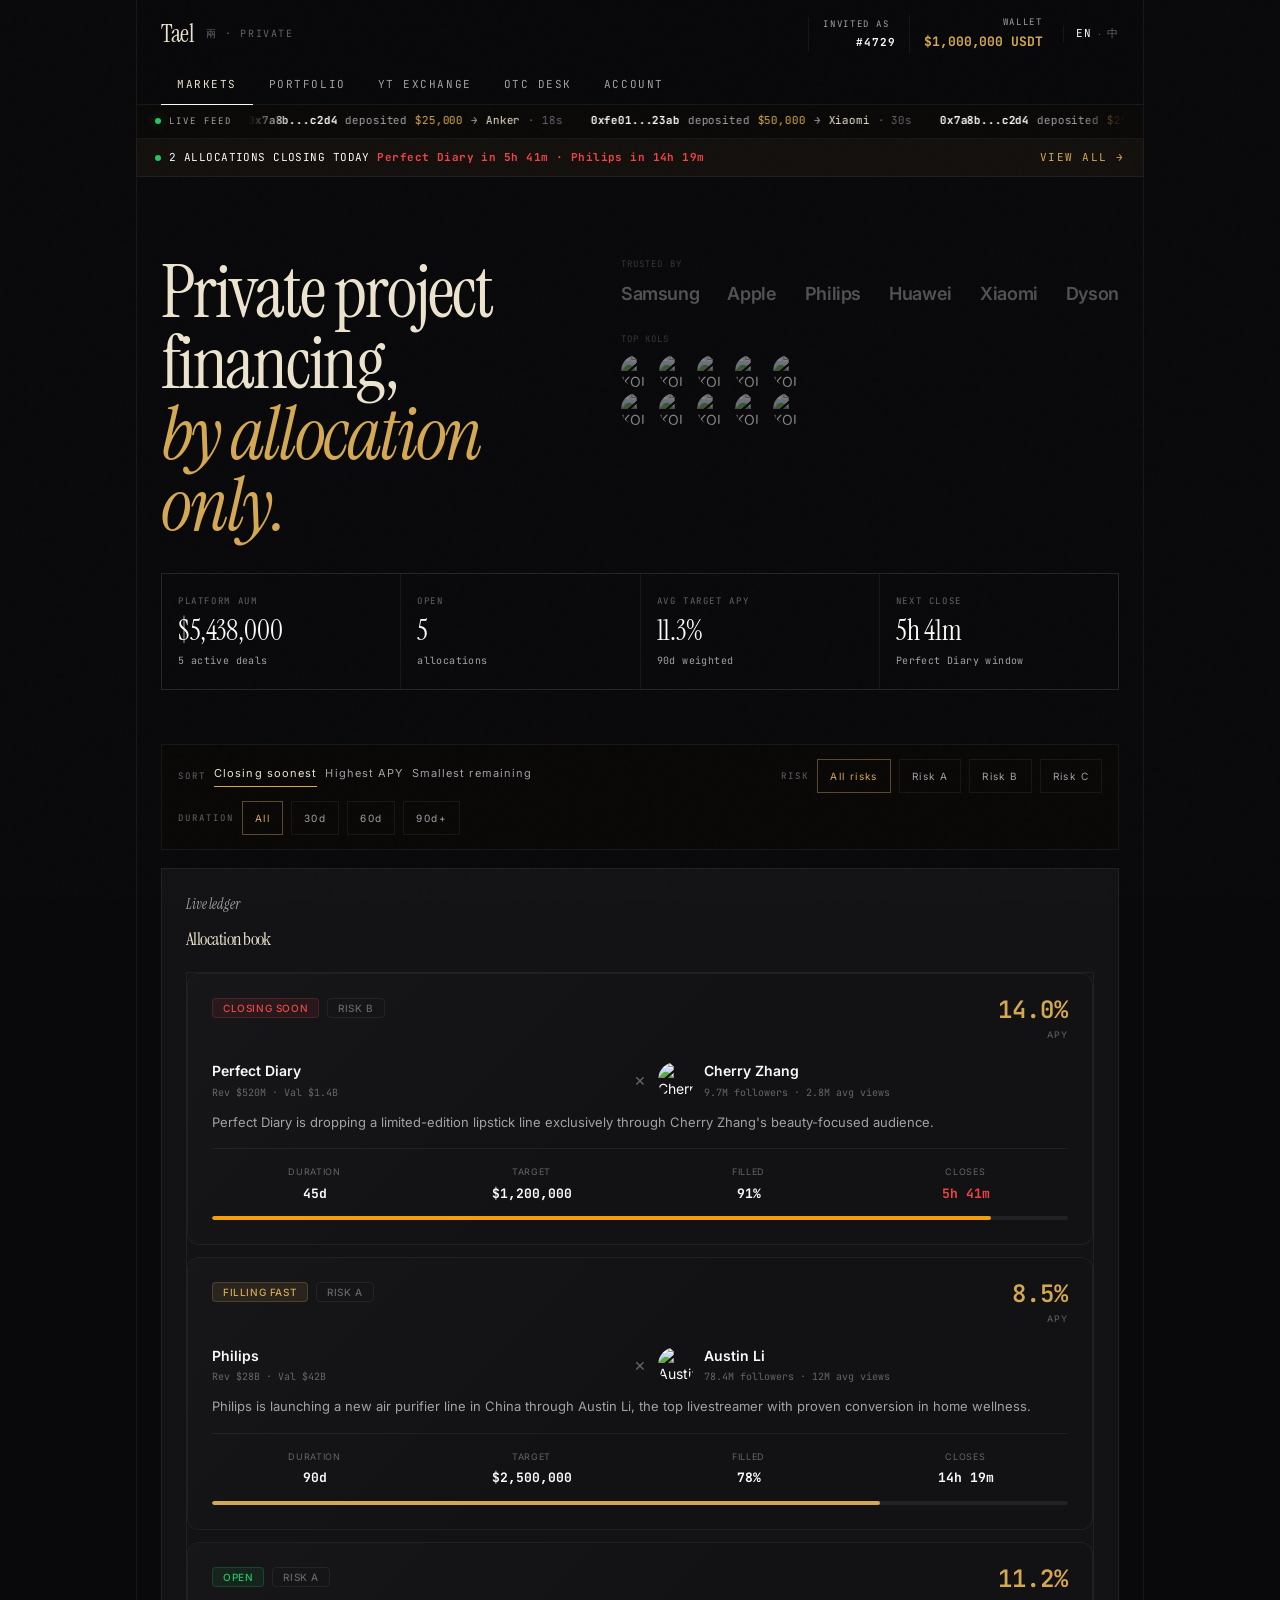
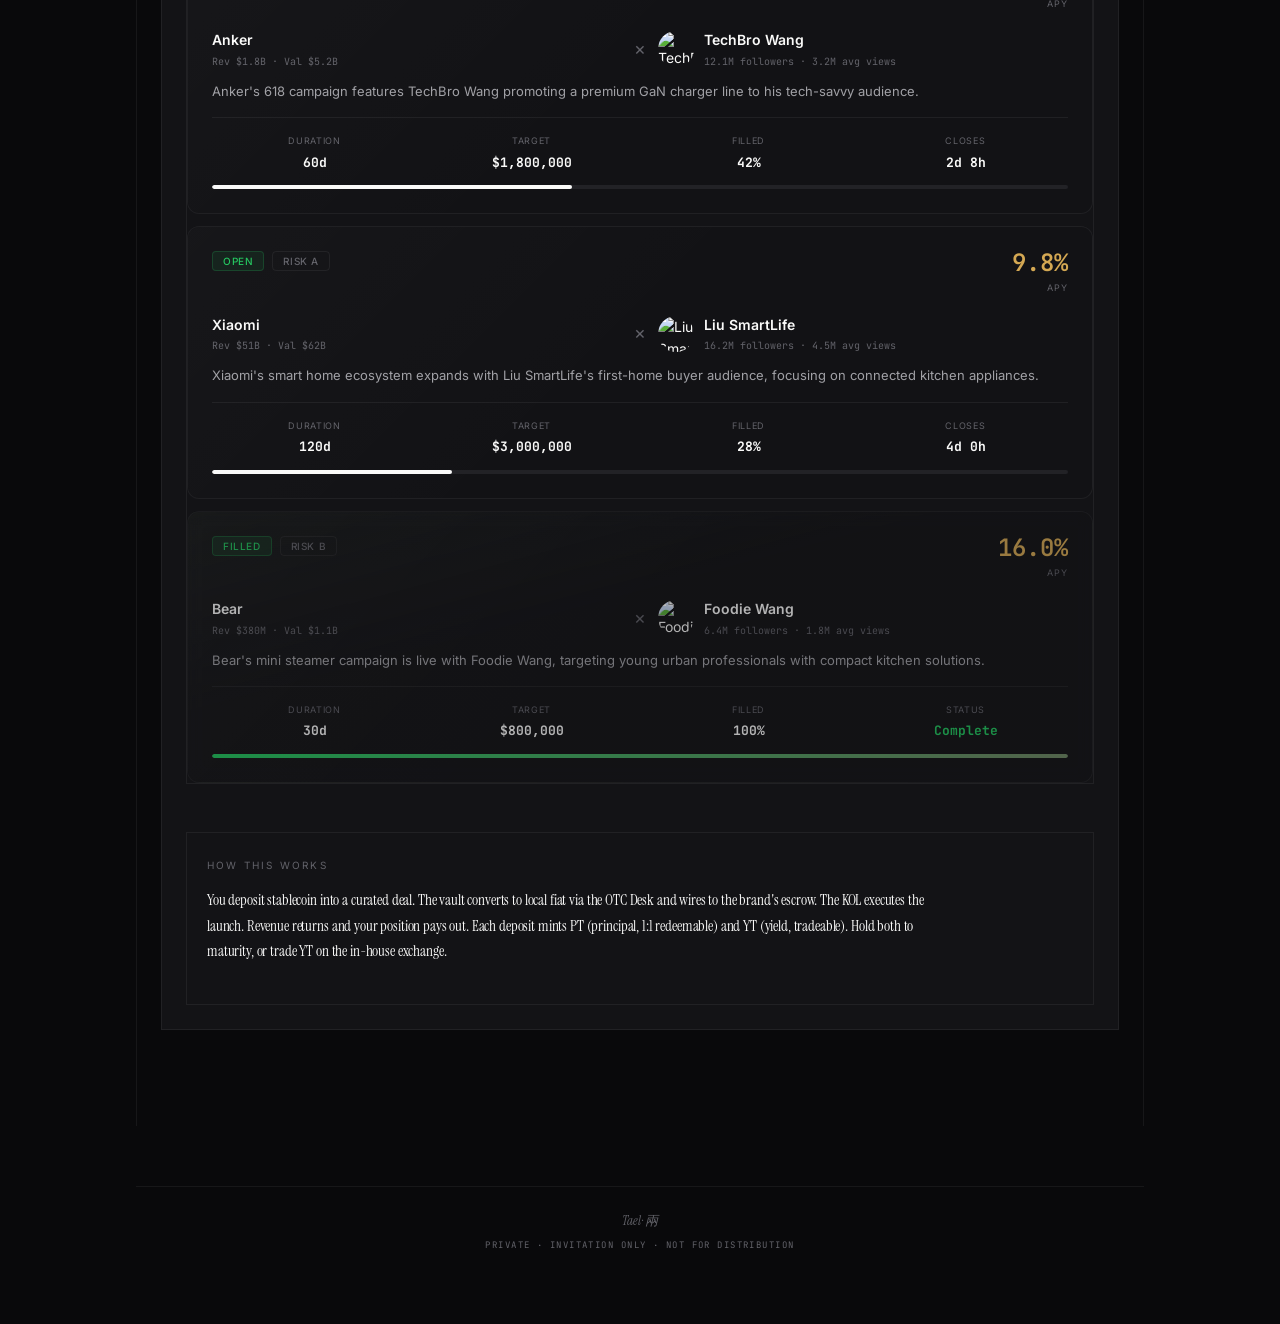
==== index.html @ ae89ff27 "fix: switch to text-based brand logos for reliability - Replaced broken Clearbit logo images with st" ====
<!DOCTYPE html>
<html lang="en">
  <head>
    <meta charset="UTF-8" />
    <meta name="viewport" content="width=device-width, initial-scale=1.0, maximum-scale=1.0, user-scalable=no" />
    <title>TAEL — Private capital. Programmable returns.</title>
    <meta
      name="description"
      content="Invite-only project financing protocol routing stablecoin liquidity into Chinese consumer-product launches."
    />
    <link rel="preconnect" href="https://fonts.googleapis.com" />
    <link rel="preconnect" href="https://fonts.gstatic.com" crossorigin />
    <link
      href="https://fonts.googleapis.com/css2?family=Inter:wght@400;500;600;700&family=DM+Sans:wght@400;500;700&family=Instrument+Serif:ital@0;1&family=JetBrains+Mono:wght@400;500;600&family=Noto+Sans+SC:wght@300;400;500&family=Noto+Serif+SC:wght@400;500&display=swap"
      rel="stylesheet"
    />
    <link rel="stylesheet" href="./styles.css" />
  </head>
  <body data-page="home" class="noise">
    <div class="page-shell">
      <header class="artifact-bar">
        <div class="artifact-bar-inner">
          <div class="artifact-left">
            <div class="artifact-brandline">
              <strong>Tael</strong>
              <span class="mono" style="font-size:10px;letter-spacing:0.16em;color:var(--ink-faint);">兩 · PRIVATE</span>
            </div>
          </div>
          <div class="artifact-actions">
            <div class="wallet-chip">
              <span class="wallet-label mono" style="font-size:9px;letter-spacing:0.18em;">INVITED AS</span>
              <strong class="mono" style="font-size:11px;letter-spacing:0.08em;">#4729</strong>
            </div>
            <div class="wallet-chip wallet-chip-balance">
              <span class="mono" style="font-size:9px;letter-spacing:0.18em;">WALLET</span>
              <strong id="wallet-balance" class="mono" style="font-size:13px;color:var(--gold);">$1,000,000 USDT</strong>
            </div>
            <div class="lang-toggle">
              <button class="lang-btn active" data-lang="en">EN</button>
              <span class="lang-sep">·</span>
              <button class="lang-btn" data-lang="zh">中</button>
            </div>
          </div>
        </div>
        <nav class="tab-strip">
          <button class="nav-link active" data-section="markets">Markets</button>
          <button class="nav-link" data-section="portfolio">Portfolio</button>
          <button class="nav-link" data-section="exchange">YT Exchange</button>
          <button class="nav-link" data-section="desk">OTC Desk</button>
          <button class="nav-link" data-section="account">Account</button>
        </nav>
      </header>

      <div id="live-ticker"></div>
      <div id="urgency-banner"></div>

      <main class="content-frame">
        <section class="hero-sheet">
          <div class="hero-main">
            <div class="hero-copy">
              <h1>Private project financing,<br><em class="hero-emphasis">by allocation only.</em></h1>
            </div>
            <div class="hero-trust">
              <div class="hero-brands">
                <span class="trust-label mono">Trusted by</span>
                <div class="trust-logos">
                  <span class="trust-logo-text">Samsung</span>
                  <span class="trust-logo-text">Apple</span>
                  <span class="trust-logo-text">Philips</span>
                  <span class="trust-logo-text">Huawei</span>
                  <span class="trust-logo-text">Xiaomi</span>
                  <span class="trust-logo-text">Dyson</span>
                </div>
              </div>
              <div class="hero-kols">
                <span class="trust-label mono">Top KOLs</span>
                <div class="trust-faces">
                  <img src="https://images.unsplash.com/photo-1507003211169-0a1dd7228f2d?auto=format&fit=facearea&facepad=2&w=48&h=48&q=80" alt="KOL" />
                  <img src="https://images.unsplash.com/photo-1472099645785-5658abf4ff4e?auto=format&fit=facearea&facepad=2&w=48&h=48&q=80" alt="KOL" />
                  <img src="https://images.unsplash.com/photo-1438761681033-6461ffad8d80?auto=format&fit=facearea&facepad=2&w=48&h=48&q=80" alt="KOL" />
                  <img src="https://images.unsplash.com/photo-1500648767791-00dcc994a43e?auto=format&fit=facearea&facepad=2&w=48&h=48&q=80" alt="KOL" />
                  <img src="https://images.unsplash.com/photo-1544005313-94ddf0286df2?auto=format&fit=facearea&facepad=2&w=48&h=48&q=80" alt="KOL" />
                  <img src="https://images.unsplash.com/photo-1506794778202-cad84cf45f1d?auto=format&fit=facearea&facepad=2&w=48&h=48&q=80" alt="KOL" />
                  <img src="https://images.unsplash.com/photo-1534528741775-53994a69daeb?auto=format&fit=facearea&facepad=2&w=48&h=48&q=80" alt="KOL" />
                  <img src="https://images.unsplash.com/photo-1517841905240-472988babdf9?auto=format&fit=facearea&facepad=2&w=48&h=48&q=80" alt="KOL" />
                  <img src="https://images.unsplash.com/photo-1539571696357-5a69c17a67c6?auto=format&fit=facearea&facepad=2&w=48&h=48&q=80" alt="KOL" />
                  <img src="https://images.unsplash.com/photo-1524504388940-b1c1722653e1?auto=format&fit=facearea&facepad=2&w=48&h=48&q=80" alt="KOL" />
                </div>
              </div>
            </div>
          </div>

          <div class="hero-metrics">
            <article class="hero-metric">
              <span>PLATFORM AUM</span>
              <strong id="stat-aum">$9.3M</strong>
              <small id="stat-active-sub">5 active deals</small>
            </article>
            <article class="hero-metric">
              <span>OPEN</span>
              <strong id="stat-active">4</strong>
              <small>allocations</small>
            </article>
            <article class="hero-metric">
              <span>AVG TARGET APY</span>
              <strong id="stat-apy">11.9%</strong>
              <small>90d weighted</small>
            </article>
            <article class="hero-metric">
              <span>NEXT CLOSE</span>
              <strong id="stat-close">14h 20m</strong>
              <small id="stat-close-sub">Perfect Diary window</small>
            </article>
          </div>
        </section>

        <section id="markets" class="section active">
          <div id="markets-controls-anchor"></div>
          <div id="markets-controls" class="markets-controls"></div>

          <div class="markets-split-layout">
            <section class="panel panel-book markets-list-panel">
              <div class="panel-head">
                <div>
                  <p class="eyebrow serif-italic">Live ledger</p>
                  <h2 style="font-size:18px;font-family:'Instrument Serif',serif;font-weight:400;">Allocation book</h2>
                </div>
                <div class="sort-pills">
                  <button class="sort-pill active" data-sort="closing">Closing soonest</button>
                  <button class="sort-pill" data-sort="apy">Highest APY</button>
                  <button class="sort-pill" data-sort="remaining">Smallest remaining</button>
                </div>
              </div>
              <div id="deal-list" class="deal-list deal-list-shell"></div>
              <div class="how-it-works-block" id="how-it-works-bottom">
                <p class="eyebrow">HOW THIS WORKS</p>
                <p class="how-it-works-body">You deposit stablecoin into a curated deal. The vault converts to local fiat via the OTC Desk and wires to the brand's escrow. The KOL executes the launch. Revenue returns and your position pays out. Each deposit mints PT (principal, 1:1 redeemable) and YT (yield, tradeable). Hold both to maturity, or trade YT on the in-house exchange.</p>
              </div>
            </section>

            <aside class="markets-deposit-sidebar hidden" id="markets-deposit-sidebar">
              <div id="deposit-sidebar-content"></div>
            </aside>
          </div>
        </section>

        <section id="portfolio" class="section">
          <div class="panel-grid portfolio-grid">
            <section class="panel">
              <div class="panel-head">
                <div>
                  <p class="eyebrow serif-italic">Your position</p>
                  <h2>Holdings overview</h2>
                </div>
              </div>
              <div class="balance-grid" id="portfolio-summary"></div>
              <div id="position-list" class="position-list"></div>
            </section>

            <section class="panel wallet-panel">
              <div class="panel-head">
                <div>
                  <p class="eyebrow">Wallet</p>
                  <h2>USDT / tUSD</h2>
                </div>
              </div>
              <div id="wallet-actions"></div>
            </section>
          </div>
        </section>

        <section id="exchange" class="section">
          <section class="panel">
            <div class="panel-head">
              <div>
                <p class="eyebrow serif-italic">Yield token market</p>
                <h2>YT Exchange</h2>
              </div>
            </div>
            <div id="exchange-table"></div>
          </section>
        </section>

        <section id="desk" class="section">
          <div class="panel-grid">
            <section class="panel">
              <div class="panel-head">
                <div>
                  <p class="eyebrow serif-italic">Fiat conversion marketplace</p>
                  <h2>OTC Desk</h2>
                </div>
              </div>
              <div id="desk-list"></div>
            </section>
            <section class="panel">
              <div id="desk-detail"></div>
            </section>
          </div>
        </section>

        <section id="account" class="section">
          <section class="panel account-panel">
            <p class="eyebrow">Member profile</p>
            <h2>Guest allocation profile</h2>
            <div id="account-view"></div>
          </section>
        </section>
      </main>

      <footer style="border-top:1px solid var(--line);margin-top:60px;padding:24px 0;text-align:center;">
        <div style="font-family:'Instrument Serif',serif;font-style:italic;color:var(--ink-faint);font-size:13px;">Tael · 兩</div>
        <div class="mono" style="font-size:9px;color:var(--ink-faint);letter-spacing:0.16em;margin-top:6px;">PRIVATE · INVITATION ONLY · NOT FOR DISTRIBUTION</div>
      </footer>
    </div>

    <div class="mobile-nav">
      <button class="nav-link active" data-section="markets">Markets</button>
      <button class="nav-link" data-section="portfolio">Portfolio</button>
      <button class="nav-link" data-section="exchange">Exchange</button>
      <button class="nav-link" data-section="desk">Desk</button>
      <button class="nav-link" data-section="account">Account</button>
    </div>

    <dialog id="action-modal" class="action-modal"></dialog>

    <script src="./app.js"></script>
  </body>
</html>
---- styles.css ----
:root {
  /* Refined dark palette - inspired by Linear */
  --bg: #09090b;
  --bg-2: #0f0f11;
  --surface: #131316;
  --surface-2: #1a1a1e;
  --surface-3: #222226;
  --bg-card: rgba(19, 19, 22, 0.7);
  
  /* Text hierarchy */
  --ink: #fafaf9;
  --ink-soft: #a1a1a6;
  --ink-faint: #63636a;
  --ink-muted: #3f3f46;
  
  /* Borders */
  --line: rgba(255, 255, 255, 0.06);
  --line-strong: rgba(255, 255, 255, 0.1);
  --line-hover: rgba(255, 255, 255, 0.15);
  
  /* Accent - warm gold, less saturated */
  --gold: #d4a853;
  --gold-dim: #9a7a3d;
  --gold-soft: rgba(212, 168, 83, 0.1);
  --gold-glow: rgba(212, 168, 83, 0.15);
  
  /* Status colors */
  --amber: #f59e0b;
  --sage: #22c55e;
  --rust: #ef4444;
  --cream: #fafaf9;
  
  /* Shadows */
  --shadow: 0 1px 2px rgba(0, 0, 0, 0.4);
  --shadow-lg: 0 8px 32px rgba(0, 0, 0, 0.5);
  --shadow-glow: 0 0 40px rgba(212, 168, 83, 0.08);
  
  /* Spacing scale */
  --space-1: 4px;
  --space-2: 8px;
  --space-3: 12px;
  --space-4: 16px;
  --space-5: 24px;
  --space-6: 32px;
  --space-7: 48px;
  --space-8: 64px;
  
  /* Border radius */
  --radius-sm: 6px;
  --radius-md: 8px;
  --radius-lg: 12px;
}

* {
  box-sizing: border-box;
}

html {
  scroll-behavior: smooth;
  -webkit-font-smoothing: antialiased;
  -moz-osx-font-smoothing: grayscale;
}

body {
  margin: 0;
  color: var(--ink);
  background: var(--bg);
  font-family: "Inter", "DM Sans", system-ui, -apple-system, sans-serif;
  font-size: 14px;
  line-height: 1.6;
  letter-spacing: -0.01em;
}

/* Prevent body scroll when mobile modal is open */
body.modal-open {
  overflow: hidden;
  position: fixed;
  width: 100%;
  height: 100%;
}

/* Allow rounded corners selectively */
.rounded-sm { border-radius: var(--radius-sm) !important; }
.rounded-md { border-radius: var(--radius-md) !important; }
.rounded-lg { border-radius: var(--radius-lg) !important; }
.rounded-full { border-radius: 9999px !important; }

.live-dot,
.watch-dot,
.urgency-dot,
[data-circular="true"],
.badge.active::before {
  border-radius: 50% !important;
}

.noise::before {
  content: "";
  position: fixed;
  inset: 0;
  z-index: 100;
  pointer-events: none;
  opacity: 0.012;
  background-image: url("data:image/svg+xml;utf8,<svg viewBox='0 0 200 200' xmlns='http://www.w3.org/2000/svg'><filter id='n'><feTurbulence type='fractalNoise' baseFrequency='0.9' numOctaves='3' stitchTiles='stitch'/></filter><rect width='100%' height='100%' filter='url(%23n)'/></svg>");
  mix-blend-mode: overlay;
}

@keyframes fadeUp {
  from { opacity: 0; transform: translateY(12px); }
  to { opacity: 1; transform: translateY(0); }
}

@keyframes fadeIn {
  from { opacity: 0; }
  to { opacity: 1; }
}

@keyframes subtle-pulse {
  0%, 100% { opacity: 1; }
  50% { opacity: 0.7; }
}

.fade-up {
  animation: fadeUp 500ms cubic-bezier(0.16, 1, 0.3, 1) forwards;
}

.fade-in {
  animation: fadeIn 400ms ease-out forwards;
}

/* Refined hover states */
.tael-hover {
  transition: all 200ms cubic-bezier(0.16, 1, 0.3, 1);
}

.tael-hover:hover {
  background: var(--surface-2) !important;
  border-color: var(--line-hover) !important;
}

button,
input {
  font: inherit;
}

button {
  padding: 0;
  border: 0;
  cursor: pointer;
  color: inherit;
  background: none;
}

button:focus-visible,
a:focus-visible,
input:focus-visible {
  outline: 1px solid var(--gold);
  outline-offset: 2px;
}

a {
  color: inherit;
}

.page-shell {
  min-height: 100vh;
  padding: 0 16px 16px;
}

/* Desktop: centered container with elegant side margins */
@media (min-width: 1024px) {
  .page-shell {
    padding: 0 136px 48px;
    background: linear-gradient(
      90deg,
      var(--bg) 0%,
      var(--bg) calc(50% - 440px),
      transparent calc(50% - 440px),
      transparent calc(50% + 440px),
      var(--bg) calc(50% + 440px),
      var(--bg) 100%
    );
  }
}

.artifact-bar-inner,
.artifact-left,
.artifact-actions,
.panel-head,
.wallet-chip,
.summary-row,
.modal-actions,
.wallet-action-row {
  display: flex;
  align-items: center;
  justify-content: space-between;
  gap: 12px;
}

.artifact-bar {
  display: block;
  max-width: 1200px;
  margin: 0 auto;
  padding: var(--space-4) 0 0;
  border: none;
  border-bottom: 1px solid var(--line);
  background: rgba(9, 9, 11, 0.85);
  backdrop-filter: blur(12px);
  -webkit-backdrop-filter: blur(12px);
  position: sticky;
  top: 0;
  z-index: 40;
}

/* Desktop: add subtle side borders to header */
@media (min-width: 1024px) {
  .artifact-bar {
    border-left: 1px solid var(--line);
    border-right: 1px solid var(--line);
    padding: 14px 24px 0;
  }
}

.artifact-bar-inner {
  display: flex;
  align-items: center;
  justify-content: space-between;
  gap: 12px;
  padding-bottom: 12px;
}

.artifact-left {
  align-items: flex-start;
}

.artifact-logo {
  width: 42px;
  height: 42px;
  display: grid;
  place-items: center;
  border: 1px solid var(--line);
  background: transparent;
  color: var(--cream, #ebe3cd);
  font-family: "Instrument Serif", serif;
  font-size: 24px;
}

.artifact-brandline {
  display: flex;
  gap: 12px;
  align-items: center;
  flex-wrap: wrap;
  font-size: 14px;
  min-width: 220px;
}

.header-help {
  width: 24px;
  height: 24px;
  display: grid;
  place-items: center;
  border: 1px solid var(--line);
  color: var(--ink-soft);
  flex-shrink: 0;
}

.artifact-brandline strong {
  font-family: "Instrument Serif", serif;
  font-size: 25px;
  font-weight: 400;
  letter-spacing: -0.02em;
  color: #ebe3cd;
}

.artifact-note,
.lead,
.eyebrow,
.detail-copy,
.meta-row,
.table-head,
.metric-label,
.artifact-brandline span,
.ticket-note,
.hero-metric span,
.deal-copy,
.sort-pill,
.wallet-chip span,
.invite-chip,
.inline-button,
.back-link {
  color: var(--ink-soft);
}

html[lang="zh"] .eyebrow,
html[lang="zh"] .badge,
html[lang="zh"] .controls-kicker,
html[lang="zh"] .table-head,
html[lang="zh"] .paper-kicker,
html[lang="zh"] .paper-meta,
html[lang="zh"] .step-labels {
  letter-spacing: 0.08em;
}

.artifact-note {
  margin: 4px 0 0;
  font-size: 12px;
  font-family: "Instrument Serif", serif;
  font-style: italic;
  color: var(--ink-faint);
}

.invite-chip,
.wallet-chip,
.nav-link,
.sort-pill,
.inline-button,
.badge,
.back-link {
  border: 1px solid var(--line);
  background: transparent;
}

.invite-chip,
.wallet-chip,
.inline-button,
.back-link {
  padding: 10px 14px;
}

.artifact-actions {
  gap: 14px;
}

.wallet-chip {
  padding: 0 0 0 14px;
  border: 0;
  border-left: 1px solid var(--line);
  background: transparent;
  display: grid;
  justify-items: end;
  gap: 3px;
}

.wallet-chip-balance {
  min-width: 140px;
}

.wallet-label {
  min-width: 72px;
}

.wallet-chip strong,
.mono,
.hero-metric strong,
.metric-card strong,
.balance-card strong,
.account-grid strong,
.ticket-metric strong {
  font-family: "JetBrains Mono", monospace;
  font-variant-numeric: tabular-nums;
}

.content-frame {
  max-width: 1200px;
  margin: 0 auto;
  padding-top: 40px;
  padding-bottom: 96px;
}

/* Desktop: add side borders for contained look */
@media (min-width: 1024px) {
  .content-frame {
    border-left: 1px solid var(--line);
    border-right: 1px solid var(--line);
    padding-left: 24px;
    padding-right: 24px;
    background: var(--bg);
    min-height: calc(100vh - 100px);
  }
}

.live-ticker-shell,
.urgency-shell {
  max-width: 1200px;
  margin: 0 auto;
}

/* Desktop: ticker borders */
@media (min-width: 1024px) {
  .live-ticker-shell {
    border-left: 1px solid var(--line);
    border-right: 1px solid var(--line);
  }
}

.live-ticker-shell {
  display: flex;
  align-items: center;
  gap: 16px;
  height: 34px;
  padding: 0 18px;
  border-left: 1px solid var(--line);
  border-right: 1px solid var(--line);
  border-bottom: 1px solid var(--line);
  background: rgba(10, 9, 8, 0.92);
  overflow: hidden;
}

.live-label {
  display: inline-flex;
  align-items: center;
  gap: 8px;
  flex-shrink: 0;
  font-size: 9px;
  letter-spacing: 0.22em;
  text-transform: uppercase;
  color: var(--ink-soft);
}

.live-dot,
.watch-dot {
  width: 6px;
  height: 6px;
  background: var(--sage);
  box-shadow: 0 0 12px rgba(142, 179, 125, 0.35);
}

.watch-dot {
  width: 4px;
  height: 4px;
  display: inline-block;
  margin-right: 6px;
  vertical-align: middle;
}

.ticker-mask {
  flex: 1;
  overflow: hidden;
  mask-image: linear-gradient(to right, transparent 0, black 5%, black 95%, transparent 100%);
  -webkit-mask-image: linear-gradient(to right, transparent 0, black 5%, black 95%, transparent 100%);
  padding-right: 56px;
}

.ticker-track {
  display: flex;
  gap: 28px;
  white-space: nowrap;
  width: max-content;
  padding-right: 240px;
  will-change: transform;
  animation: tickerScroll 60s linear infinite;
}

.ticker-item {
  display: inline-flex;
  align-items: baseline;
  gap: 8px;
  flex-shrink: 0;
  font-size: 11px;
  color: var(--ink-soft);
}

.ticker-item strong {
  color: var(--ink);
}

.ticker-item em {
  color: #ebe3cd;
  font-style: normal;
}

.ticker-item .gold {
  color: var(--gold);
}

.ticker-item .time-faint {
  color: var(--ink-faint);
}

.urgency-shell {
  display: flex;
  align-items: center;
  justify-content: space-between;
  gap: 16px;
  padding: 10px 18px;
  border-left: 1px solid var(--line);
  border-right: 1px solid var(--line);
  border-bottom: 1px solid var(--line);
  background: rgba(20, 17, 15, 0.92);
}

.urgency-copy {
  font-size: 11px;
  letter-spacing: 0.04em;
  color: var(--ink);
}

.urgency-copy strong {
  color: var(--rust);
}

.urgency-dot {
  display: inline-block;
  width: 6px;
  height: 6px;
  margin-right: 8px;
  vertical-align: middle;
  animation: pulseLive 1.8s ease-out infinite;
}

.urgency-dot.live {
  background: var(--sage);
}

.urgency-dot.critical {
  background: var(--rust);
}

.urgency-link {
  font-size: 11px;
  letter-spacing: 0.14em;
  text-transform: uppercase;
  color: var(--gold);
}

.hero-sheet,
.panel,
.info-ribbon,
.detail-sheet,
.sticky-ticket,
.desk-detail-card,
.deal-card,
.balance-card,
.action-modal,
.metric-card,
.account-grid article {
  border: 1px solid var(--line);
  background: var(--surface);
  box-shadow: none;
}

.hero-sheet {
  padding: 40px 0 36px;
  position: relative;
  border: none;
  background: transparent;
}

.hero-main {
  display: flex;
  justify-content: space-between;
  align-items: flex-start;
  gap: 40px;
}

.hero-copy {
  max-width: 600px;
  position: relative;
  z-index: 1;
  flex-shrink: 0;
}

.hero-trust {
  display: flex;
  flex-direction: column;
  gap: 24px;
  opacity: 0.5;
  flex-shrink: 0;
}

.trust-label {
  font-size: 9px;
  letter-spacing: 0.12em;
  color: var(--ink-faint);
  text-transform: uppercase;
  margin-bottom: 8px;
  display: block;
}

.hero-brands,
.hero-kols {
  display: flex;
  flex-direction: column;
}

.trust-logos {
  display: flex;
  align-items: center;
  gap: 28px;
  flex-wrap: wrap;
}

.trust-logo-text {
  font-family: 'Inter', sans-serif;
  font-size: 18px;
  font-weight: 600;
  letter-spacing: -0.02em;
  color: var(--ink);
  opacity: 0.6;
  transition: opacity 200ms ease;
}

.trust-logo-text:hover {
  opacity: 1;
}

.trust-faces {
  display: flex;
  flex-wrap: wrap;
  gap: 6px;
  max-width: 200px;
}

.trust-faces img {
  width: 32px;
  height: 32px;
  border-radius: 50%;
  object-fit: cover;
  filter: grayscale(30%);
  transition: filter 200ms ease, transform 200ms ease;
}

.trust-faces img:hover {
  filter: grayscale(0%);
  transform: scale(1.1);
}

/* Mobile: stack hero */
@media (max-width: 768px) {
  .hero-main {
    flex-direction: column;
    gap: 32px;
  }
  
  .hero-trust {
    flex-direction: row;
    gap: 32px;
    opacity: 0.4;
  }
  
  .trust-faces {
    max-width: 150px;
  }
}

h1,
h2,
h3,
h4,
.brand-word {
  margin: 0;
  font-family: "Instrument Serif", serif;
  font-weight: 400;
  letter-spacing: -0.03em;
  color: #ebe3cd;
}

h1 {
  font-size: clamp(40px, 7vw, 74px);
  line-height: 0.96;
  max-width: 12ch;
}

.hero-emphasis {
  font-style: italic;
  color: var(--gold);
}

.hero-deemphasis {
  font-style: italic;
  color: var(--ink-soft);
}

h2 {
  font-size: 34px;
}

h3 {
  font-size: 28px;
}

.eyebrow {
  margin: 0 0 10px;
  text-transform: uppercase;
  letter-spacing: 0.22em;
  font-size: 10px;
  color: var(--ink-faint);
}

.eyebrow.serif-italic {
  font-family: "Instrument Serif", serif;
  font-style: italic;
  text-transform: none;
  letter-spacing: 0;
  font-size: 14px;
  color: var(--ink-soft);
}

.lead {
  margin: 20px 0 0;
  max-width: 62ch;
  font-size: 17px;
  line-height: 1.75;
}

.hero-marginalia {
  display: none;
}

.hero-metrics {
  margin-top: 32px;
  display: grid;
  grid-template-columns: repeat(4, minmax(0, 1fr));
  gap: 1px;
  border: 1px solid var(--line);
  background: var(--line);
}

.hero-metric {
  display: grid;
  gap: 8px;
  padding: 20px 16px;
  border: 0;
  background: var(--bg);
}

.hero-metric span {
  font-size: 9px;
  text-transform: uppercase;
  letter-spacing: 0.18em;
  font-family: "JetBrains Mono", monospace;
  color: var(--ink-faint);
}

.hero-metric strong {
  font-size: 28px;
  color: var(--cream, #ebe3cd);
  font-family: "Instrument Serif", serif;
  font-weight: 400;
  line-height: 1;
}

.hero-metric small {
  color: var(--ink-soft);
  font-size: 10px;
  letter-spacing: 0.04em;
  font-family: "JetBrains Mono", monospace;
}

.tab-strip,
.mobile-nav {
  display: flex;
  gap: 0;
}

.tab-strip {
  margin: 0 0 -1px;
  overflow-x: auto;
}

.nav-link {
  padding: 10px 16px;
  font-family: "JetBrains Mono", monospace;
  font-size: 11px;
  letter-spacing: 0.14em;
  text-transform: uppercase;
  color: var(--ink-soft);
  border: none;
  border-bottom: 1px solid transparent;
  background: transparent;
  cursor: pointer;
  transition: color 180ms ease-out, border-color 180ms ease-out;
  white-space: nowrap;
}

.nav-link.active,
.nav-link:hover,
.inline-button:hover,
.back-link:hover {
  color: #ebe3cd;
  border-bottom-color: var(--ink);
  background: transparent;
}

.info-ribbon {
  display: grid;
  grid-template-columns: repeat(2, minmax(0, 1fr));
  gap: 18px;
  padding: 20px 22px;
  margin-bottom: 18px;
  align-items: start;
}

.info-ribbon p {
  margin: 6px 0 0;
  line-height: 1.6;
  color: var(--ink);
}

.panel-grid,
.portfolio-grid,
.balance-grid,
.account-grid {
  display: grid;
  gap: 18px;
}

.panel-grid {
  grid-template-columns: minmax(0, 0.95fr) minmax(360px, 0.9fr);
}

.home-book-grid {
  grid-template-columns: 1fr;
}

/* Markets split layout - deal list only (sidebar hidden) */
.markets-split-layout {
  display: block;
}

.markets-list-panel {
  min-width: 0;
  width: 100%;
}

.markets-deposit-sidebar {
  display: none;
}

.markets-deposit-sidebar.hidden {
  display: none !important;
}

.markets-deposit-sidebar::-webkit-scrollbar {
  width: 4px;
}

.markets-deposit-sidebar::-webkit-scrollbar-track {
  background: transparent;
}

.markets-deposit-sidebar::-webkit-scrollbar-thumb {
  background: var(--line);
  border-radius: 2px;
}

.sidebar-deal-header {
  display: grid;
  gap: 12px;
  margin-bottom: 16px;
  padding-bottom: 16px;
  border-bottom: 1px solid var(--line);
}

.sidebar-deal-badges {
  display: flex;
  gap: 8px;
  flex-wrap: wrap;
}

.sidebar-deal-title {
  font-family: 'Instrument Serif', serif;
  font-size: 22px;
  color: var(--ink);
  line-height: 1.15;
}

.sidebar-deal-meta {
  font-size: 11px;
  color: var(--ink-soft);
  letter-spacing: 0.03em;
}

.sidebar-stats-grid {
  display: grid;
  grid-template-columns: repeat(2, 1fr);
  gap: 10px;
  margin-bottom: 16px;
}

.sidebar-stat {
  padding: 10px;
  border: 1px solid var(--line);
  background: rgba(10, 9, 8, 0.6);
}

.sidebar-stat span {
  display: block;
  font-size: 9px;
  color: var(--ink-faint);
  letter-spacing: 0.14em;
  margin-bottom: 4px;
}

.sidebar-stat strong {
  font-size: 14px;
  color: var(--gold);
}

.sidebar-progress {
  margin-bottom: 16px;
}

.sidebar-progress .funding-line {
  font-size: 10px;
}

.sidebar-empty {
  display: flex;
  flex-direction: column;
  align-items: center;
  justify-content: center;
  text-align: center;
  padding: 40px 20px;
  min-height: 300px;
}

.sidebar-empty-icon {
  font-family: 'Instrument Serif', serif;
  font-size: 48px;
  color: var(--ink-faint);
  margin-bottom: 16px;
}

.sidebar-empty h3 {
  font-family: 'Instrument Serif', serif;
  font-size: 18px;
  color: var(--ink-soft);
  margin-bottom: 8px;
}

.sidebar-empty p {
  font-size: 12px;
  color: var(--ink-faint);
  max-width: 28ch;
  line-height: 1.5;
}

.portfolio-grid {
  grid-template-columns: minmax(0, 1.1fr) 380px;
}

.panel {
  padding: 24px;
}

.section {
  display: none;
}

.section.active {
  display: block;
  animation: fadeUp 300ms ease-out;
}

/* Hide hero-sheet when not on markets section */
.hero-sheet {
  display: block;
}

body:has(#portfolio.active) .hero-sheet,
body:has(#exchange.active) .hero-sheet,
body:has(#desk.active) .hero-sheet,
body:has(#account.active) .hero-sheet {
  display: none;
}

.sort-pills,
.position-actions,
.filter-pills,
.markets-controls-inner,
.sort-cluster,
.filter-cluster {
  display: flex;
  gap: 8px;
  flex-wrap: wrap;
}

.panel-book .panel-head .sort-pills {
  display: none;
}

.markets-controls {
  margin: 18px 0;
}

.markets-controls.sticky {
  position: sticky;
  top: 12px;
  z-index: 40;
}

.markets-controls-inner {
  align-items: center;
  justify-content: space-between;
  padding: 14px 16px;
  border: 1px solid var(--line);
  background: rgba(10, 9, 8, 0.92);
  backdrop-filter: blur(12px);
}

.controls-kicker {
  color: var(--ink-faint);
  font-size: 9px;
  letter-spacing: 0.22em;
  align-self: center;
}

.sort-pill {
  padding: 0 0 3px;
  border: 0;
  border-bottom: 1px solid transparent;
  background: transparent;
  color: var(--ink-soft);
  font-size: 11px;
  letter-spacing: 0.1em;
}

.sort-pill.active,
.sort-pill:hover {
  color: #ebe3cd;
  border-bottom-color: var(--gold);
}

.filter-pill {
  padding: 8px 12px;
  border: 1px solid var(--line);
  background: transparent;
  color: var(--ink-soft);
  font-size: 10px;
  letter-spacing: 0.14em;
}

.filter-pill.active,
.filter-pill:hover {
  border-color: rgba(201, 165, 92, 0.42);
  color: var(--gold);
}

.curve-panel {
  margin-bottom: 18px;
}

.yield-curve {
  width: 100%;
  height: auto;
  overflow: visible;
}

.curve-axis {
  fill: var(--ink-faint);
  font-size: 9px;
  letter-spacing: 0.12em;
}

.curve-label {
  fill: var(--gold);
  font-size: 9px;
  letter-spacing: 0.08em;
}

.deal-list,
.position-list,
.table-body {
  display: grid;
  gap: 0;
  margin-top: 18px;
}

.deal-list {
  border: 1px solid var(--line);
  overflow: hidden;
}

.deal-card {
  position: relative;
  padding: var(--space-5) var(--space-5);
  border: 1px solid var(--line);
  border-radius: var(--radius-lg);
  transition: all 250ms cubic-bezier(0.16, 1, 0.3, 1);
  background: var(--bg-card);
  backdrop-filter: blur(8px);
  cursor: pointer;
  width: 100%;
  text-align: left;
  margin-bottom: var(--space-3);
}

.deal-card::before {
  content: '';
  position: absolute;
  inset: 0;
  border-radius: var(--radius-lg);
  background: linear-gradient(135deg, rgba(255,255,255,0.02) 0%, transparent 50%);
  pointer-events: none;
}

.deal-card:hover,
.deal-card.active {
  background: var(--surface-2);
  border-color: var(--line-hover);
  transform: translateY(-2px);
  box-shadow: var(--shadow-lg);
}

.deal-card:active {
  transform: translateY(0);
}

.deal-card:last-child {
  margin-bottom: 0;
}

/* ===== Enhanced Deal Card with Logos & Stats ===== */
.deal-card-header {
  display: flex;
  justify-content: space-between;
  align-items: flex-start;
  margin-bottom: 16px;
}

.deal-card-badges {
  display: flex;
  gap: 8px;
}

.deal-card-apy {
  text-align: right;
}

.deal-card-apy .gold {
  display: block;
  font-size: 24px;
  font-weight: 600;
  color: var(--gold);
  line-height: 1;
}

.deal-card-apy .label {
  font-size: 9px;
  color: var(--ink-faint);
  letter-spacing: 0.1em;
  margin-top: 4px;
}

.deal-card-main {
  margin-bottom: 16px;
}

.deal-card-parties {
  display: flex;
  align-items: center;
  gap: 12px;
  margin-bottom: 12px;
}

.deal-card-brand,
.deal-card-kol {
  display: flex;
  align-items: center;
  gap: 10px;
  flex: 1;
  min-width: 0;
}

.deal-card-logo {
  width: 36px;
  height: 36px;
  border-radius: 6px;
  object-fit: contain;
  background: var(--surface-2);
  padding: 4px;
  flex-shrink: 0;
}

.deal-card-kol-img {
  width: 36px;
  height: 36px;
  border-radius: 50%;
  object-fit: cover;
  flex-shrink: 0;
}

.deal-card-brand-info,
.deal-card-kol-info {
  min-width: 0;
  overflow: hidden;
}

.brand-name,
.kol-name {
  display: block;
  font-size: 14px;
  font-weight: 600;
  color: var(--ink);
  white-space: nowrap;
  overflow: hidden;
  text-overflow: ellipsis;
}

.brand-stats,
.kol-stats {
  display: block;
  font-size: 10px;
  color: var(--ink-faint);
  white-space: nowrap;
  overflow: hidden;
  text-overflow: ellipsis;
  margin-top: 2px;
}

.deal-card-x {
  color: var(--ink-faint);
  font-size: 18px;
  flex-shrink: 0;
}

.deal-card-desc {
  font-size: 13px;
  line-height: 1.5;
  color: var(--ink-soft);
  margin: 0;
  display: -webkit-box;
  -webkit-line-clamp: 2;
  -webkit-box-orient: vertical;
  overflow: hidden;
}

.deal-card-footer {
  display: grid;
  grid-template-columns: repeat(4, 1fr);
  gap: 12px;
  padding-top: 16px;
  border-top: 1px solid var(--line);
  margin-bottom: 12px;
}

.deal-card-stat {
  text-align: center;
}

.deal-card-stat span {
  display: block;
  font-size: 9px;
  color: var(--ink-faint);
  letter-spacing: 0.08em;
  text-transform: uppercase;
  margin-bottom: 4px;
}

.deal-card-stat strong {
  display: block;
  font-size: 13px;
  color: var(--ink);
}

.deal-card-progress-bar .progress-track {
  height: 4px;
}

/* Mobile: adjust deal card layout */
@media (max-width: 640px) {
  .deal-card-parties {
    flex-direction: column;
    align-items: stretch;
    gap: 10px;
  }
  
  .deal-card-x {
    display: none;
  }
  
  .deal-card-brand,
  .deal-card-kol {
    padding: 8px 0;
    border-bottom: 1px solid var(--line);
  }
  
  .deal-card-kol {
    border-bottom: none;
  }
  
  .deal-card-footer {
    grid-template-columns: repeat(2, 1fr);
  }
}

.deal-chevron {
  color: var(--ink-faint);
  font-size: 12px;
}

.deal-top,
.deal-bottom,
.detail-hero,
.risk-list {
  display: grid;
  gap: 12px;
}

.detail-shell,
.detail-layout,
.detail-main-column,
.detail-side-column,
.detail-header-block,
.counterparty-grid,
.document-list,
.portfolio-headline,
.position-card,
.position-progress,
.desk-card-list {
  display: grid;
  gap: 16px;
}

.deal-visual {
  display: grid;
  grid-template-columns: 96px minmax(0, 1fr);
  gap: 14px;
  align-items: center;
  margin-bottom: 14px;
}

.deal-thumb {
  width: 56px;
  height: 56px;
  object-fit: cover;
  border: 1px solid var(--line);
  background: var(--surface-2);
  filter: saturate(0.85) brightness(0.95);
}

.brand-logo {
  width: 22px;
  height: 22px;
  object-fit: cover;
  border: 1px solid var(--line);
  background: #fff;
}

.brand-mark {
  width: 28px;
  height: 28px;
  position: relative;
  display: inline-flex;
  align-items: center;
  justify-content: center;
  border: 1px solid var(--line-strong);
  background: transparent;
  overflow: hidden;
  flex-shrink: 0;
}

.brand-mark.compact {
  width: 24px;
  height: 24px;
}

.brand-mark .brand-logo {
  width: 100%;
  height: 100%;
  border: 0;
  display: block;
}

.brand-fallback {
  position: absolute;
  inset: 0;
  display: none;
  align-items: center;
  justify-content: center;
  color: var(--ink);
  font-family: "JetBrains Mono", monospace;
  font-size: 11px;
  letter-spacing: 0.08em;
}

.brand-mark.fallback .brand-fallback {
  display: flex;
}

.brand-inline {
  display: flex;
  align-items: center;
  gap: 8px;
}

.kol-monogram {
  width: 40px;
  height: 40px;
  display: inline-flex;
  align-items: center;
  justify-content: center;
  flex-shrink: 0;
  border: 1px solid var(--line);
  background: var(--surface-2);
  color: #ebe3cd;
  font-family: "Instrument Serif", serif;
  font-size: 16px;
  letter-spacing: 0.04em;
}

.deal-top {
  grid-template-columns: minmax(0, 1fr) auto;
  align-items: start;
}

.deal-badges {
  display: flex;
  align-items: center;
  gap: 8px;
  flex-wrap: wrap;
}

.brand-word {
  font-size: 25px;
  line-height: 1.02;
}

.meta-row {
  display: flex;
  flex-wrap: wrap;
  gap: 10px;
  font-size: 13px;
}

.watcher-line {
  display: flex;
  align-items: center;
  gap: 4px;
  margin-top: 6px;
  font-size: 10px;
  letter-spacing: 0.06em;
  color: var(--ink-soft);
}

.badge {
  padding: 4px 10px;
  font-size: 10px;
  font-weight: 500;
  letter-spacing: 0.06em;
  text-transform: uppercase;
  display: inline-flex;
  align-items: center;
  gap: 6px;
  line-height: 1;
  border-radius: 4px;
  background: var(--surface-2);
  border: 1px solid var(--line);
  color: var(--ink-soft);
  transition: all 200ms ease;
}

.badge.risk {
  color: var(--ink-faint);
  background: transparent;
  border-color: var(--line);
}

.badge.open,
.badge.active {
  color: var(--sage);
  background: rgba(34, 197, 94, 0.08);
  border-color: rgba(34, 197, 94, 0.2);
}

.badge.fast {
  color: var(--gold);
  background: var(--gold-soft);
  border-color: rgba(212, 168, 83, 0.2);
}

.badge.soon {
  color: var(--rust);
  background: rgba(239, 68, 68, 0.08);
  border-color: rgba(239, 68, 68, 0.2);
}

.badge.locked {
  color: var(--ink-faint);
  background: var(--surface);
}

.badge.filled {
  color: var(--sage);
  background: rgba(34, 197, 94, 0.1);
  border-color: rgba(34, 197, 94, 0.25);
}

.badge.active::before {
  content: "";
  width: 7px;
  height: 7px;
  background: var(--sage);
  box-shadow: 0 0 0 0 rgba(142, 179, 125, 0.45);
  animation: pulseLive 1.8s ease-out infinite;
}

.funding-line {
  display: flex;
  justify-content: space-between;
  gap: 12px;
  align-items: center;
  font-size: 13px;
  color: var(--ink-soft);
}

.deal-stats {
  display: grid;
  grid-template-columns: repeat(4, minmax(0, 1fr));
  gap: 12px;
  margin: 14px 0 0;
}

.deal-stat {
  padding: 0;
}

.deal-stat span {
  display: block;
  margin-bottom: 4px;
  color: var(--ink-faint);
  font-size: 9px;
  letter-spacing: 0.16em;
  font-family: "JetBrains Mono", monospace;
  text-transform: uppercase;
}

.deal-stat strong {
  color: var(--ink);
  font-size: 16px;
  font-family: "JetBrains Mono", monospace;
  font-variant-numeric: tabular-nums;
}

.progress-track {
  height: 3px;
  background: var(--surface-3);
  overflow: hidden;
  position: relative;
  border-radius: 2px;
}

.progress-fill {
  height: 100%;
  background: linear-gradient(90deg, var(--gold-dim), var(--gold));
  transition: width 800ms cubic-bezier(0.16, 1, 0.3, 1);
  border-radius: 2px;
}

.product-render {
  min-height: 280px;
  aspect-ratio: 16 / 10;
  border: 1px solid var(--line);
  border-radius: var(--radius-lg);
  display: grid;
  place-items: center;
  background:
    radial-gradient(circle at top left, var(--gold-soft), transparent 40%),
    linear-gradient(180deg, var(--surface-2), var(--surface));
  overflow: hidden;
  position: relative;
}

.product-render::after {
  content: "";
  position: absolute;
  inset: 0;
  background: linear-gradient(180deg, transparent 18%, rgba(10, 9, 8, 0.28) 100%);
  pointer-events: none;
}

.product-render img {
  width: 100%;
  height: 100%;
  object-fit: cover;
}

.product-overlay {
  position: absolute;
  inset: auto 16px 16px 16px;
  display: grid;
  grid-template-columns: minmax(0, 1fr) auto;
  align-items: center;
  gap: 12px;
  padding: 12px 14px;
  background: rgba(20, 17, 15, 0.82);
  backdrop-filter: blur(10px);
  border: 1px solid rgba(232, 224, 207, 0.08);
  z-index: 2;
}

.metric-grid,
.balance-grid,
.account-grid {
  grid-template-columns: repeat(2, minmax(0, 1fr));
}

.snippet-stat-grid {
  display: grid;
  grid-template-columns: repeat(4, minmax(0, 1fr));
  gap: 1px;
  border: 1px solid var(--line);
  background: var(--line);
  border-radius: var(--radius-md);
  overflow: hidden;
}

.snippet-stat-card {
  padding: var(--space-4) var(--space-4);
  background: var(--surface);
  transition: background 200ms ease;
}

.snippet-stat-card:hover {
  background: var(--surface-2);
}

.snippet-stat-card span,
.counterparty-label {
  display: block;
  color: var(--ink-faint);
  font-size: 10px;
  font-weight: 500;
  letter-spacing: 0.08em;
  text-transform: uppercase;
  margin-bottom: var(--space-2);
}

.snippet-stat-card strong {
  display: block;
  color: var(--ink);
  font-size: 18px;
  font-weight: 600;
  letter-spacing: -0.02em;
}

.snippet-stat-card small {
  display: block;
  margin-top: var(--space-2);
  color: var(--ink-soft);
  font-size: 11px;
}

.detail-title {
  font-size: clamp(28px, 4vw, 42px);
  line-height: 1.08;
}

.detail-title span,
.position-card h3 span {
  color: var(--gold);
  font-style: italic;
}

.detail-subtitle {
  color: var(--ink-soft);
  font-size: 12px;
  letter-spacing: 0.05em;
}

.detail-layout {
  grid-template-columns: minmax(0, 1.35fr) minmax(320px, 0.85fr);
  align-items: start;
}

/* Hide mobile allocate summary on desktop */
.mobile-allocate-summary {
  display: none;
}

.counterparty-grid {
  grid-template-columns: repeat(2, minmax(0, 1fr));
}

.counterparty-card {
  padding: 14px;
  border: 1px solid var(--line);
  background: rgba(28, 24, 22, 0.9);
}

.counterparty-button {
  text-align: left;
}

.counterparty-card h4 {
  margin: 0 0 8px;
  font-size: 18px;
}

.counterparty-card p {
  margin: 0;
  color: var(--ink-soft);
  font-size: 11px;
}

.document-list {
  border: 1px solid var(--line);
}

.document-row {
  padding: 14px;
  display: flex;
  justify-content: space-between;
  align-items: center;
  gap: 16px;
  border-bottom: 1px solid var(--line);
  background: rgba(28, 24, 22, 0.9);
}

.document-row:hover,
.statement-row:hover {
  background: rgba(34, 29, 26, 0.98);
}

.kol-drawer,
.kol-drawer-head,
.position-inline-grid {
  display: grid;
  gap: 16px;
}

.kol-drawer-head {
  grid-template-columns: 84px minmax(0, 1fr);
  align-items: center;
}

.kol-avatar {
  width: 84px;
  height: 84px;
  display: grid;
  place-items: center;
  border: 1px solid var(--line);
  background: var(--surface-2);
  font-family: "Instrument Serif", serif;
  font-size: 28px;
}

.kol-history-grid {
  display: grid;
  grid-template-columns: 1.5fr 0.7fr 0.8fr 0.9fr 0.8fr;
  gap: 12px;
  align-items: center;
}

.kol-history-row {
  padding: 10px 0;
  border-bottom: 1px solid var(--line);
  font-size: 12px;
}

.kol-history-row:last-child {
  border-bottom: 0;
}

.document-row:last-child {
  border-bottom: 0;
}

.document-row span {
  display: grid;
  gap: 4px;
  text-align: left;
}

.document-row strong {
  color: var(--ink);
  font-size: 13px;
}

.document-row small {
  color: var(--ink-soft);
  font-size: 10px;
}

.detail-callout {
  padding: 16px;
  border: 1px solid var(--line);
  background: rgba(10, 9, 8, 0.92);
}

.detail-callout strong {
  display: block;
  margin-bottom: 8px;
}

.detail-callout p,
.ticket-disclaimer {
  margin: 0;
  color: var(--ink-soft);
  font-size: 11px;
  line-height: 1.6;
}

.ticket-stack,
.ticket-receive-card {
  display: grid;
  gap: 14px;
}

.ticket-receive-card {
  padding: 14px;
  border: 1px solid var(--line);
  background: rgba(10, 9, 8, 0.88);
}

.quick-picks {
  display: flex;
  flex-wrap: wrap;
  gap: 8px;
}

.quick-pick {
  padding: 6px 10px;
  border: 1px solid var(--line);
  color: var(--ink-soft);
  background: transparent;
  text-transform: uppercase;
  letter-spacing: 0.12em;
}

.quick-pick:hover {
  color: #ebe3cd;
  border-color: var(--line-strong);
}

.ticket-lock-row {
  display: flex;
  justify-content: space-between;
  gap: 12px;
  color: var(--ink-soft);
  font-size: 10px;
}

.side-mini-block {
  margin-top: 0;
  padding-top: 0;
}

.portfolio-headline {
  margin-bottom: 18px;
}

.portfolio-headline h2 {
  font-size: clamp(38px, 6vw, 56px);
}

.positive {
  color: var(--sage);
}

.portfolio-stat-grid,
.exchange-stat-grid,
.desk-stat-grid {
  margin-bottom: 18px;
}

/* Exchange stat cards enhancement */
.exchange-stat-grid .snippet-stat-card {
  background: linear-gradient(165deg, rgba(201, 169, 106, 0.06) 0%, rgba(20, 17, 15, 0.92) 50%);
  border: 1px solid var(--gold-dim);
  position: relative;
  overflow: hidden;
}

.exchange-stat-grid .snippet-stat-card::after {
  content: '';
  position: absolute;
  top: 0;
  left: 20%;
  right: 20%;
  height: 1px;
  background: linear-gradient(90deg, transparent, rgba(201, 169, 106, 0.3), transparent);
}

.exchange-stat-grid .snippet-stat-card strong {
  color: var(--gold);
}

.position-card {
  padding: 18px;
  border: 1px solid var(--line);
  background: rgba(20, 17, 15, 0.92);
}

.position-card h3 {
  margin: 0;
  font-size: 22px;
}

.position-progress {
  margin-top: 6px;
}

.data-table-card {
  border: 1px solid var(--line);
  background: rgba(20, 17, 15, 0.92);
  overflow-x: auto;
  padding: 16px;
  border-radius: 4px;
}

.data-table-card .table-head {
  padding: 0 20px 14px;
  background: rgba(201, 169, 106, 0.02);
  border-radius: 4px 4px 0 0;
  margin: -16px -16px 8px;
  padding-top: 14px;
}

.data-table-card .table-body {
  display: flex;
  flex-direction: column;
  gap: 2px;
}

.desk-card-list {
  margin-top: 18px;
}

.desk-card {
  padding: 18px;
  border: 1px solid var(--line);
  background: rgba(20, 17, 15, 0.92);
  text-align: left;
}

.desk-card-head {
  display: flex;
  justify-content: space-between;
  align-items: start;
  gap: 12px;
}

.detail-mini-grid {
  margin-bottom: 18px;
}

.metric-card,
.balance-card,
.account-grid article {
  padding: 16px;
  background: linear-gradient(180deg, rgba(28, 24, 22, 0.92), rgba(20, 17, 15, 0.96));
}

.metric-card strong,
.balance-card strong,
.account-grid strong {
  display: block;
  margin-top: 8px;
  font-size: 22px;
  color: #ebe3cd;
}

.detail-block {
  padding: 18px 0;
  border-bottom: 1px solid var(--line);
}

.asterism {
  text-align: center;
  color: var(--ink-faint);
  font-size: 12px;
  letter-spacing: 1.2em;
  margin: 10px 0 2px;
}

.pull-quote {
  margin: 24px 0;
  padding-left: 20px;
  border-left: 1px solid var(--gold);
  max-width: 520px;
}

.pull-quote p {
  margin: 0;
  color: #ebe3cd;
  font-family: "Instrument Serif", serif;
  font-style: italic;
  font-size: 18px;
  line-height: 1.5;
}

.pull-quote span {
  display: block;
  margin-top: 8px;
  color: var(--ink-faint);
  font-size: 10px;
  letter-spacing: 0.16em;
}

.live-fill-block {
  margin-top: 20px;
}

.live-fill-head {
  display: flex;
  align-items: center;
  justify-content: space-between;
  gap: 12px;
  margin-bottom: 8px;
  font-size: 10px;
  letter-spacing: 0.16em;
  text-transform: uppercase;
  color: var(--ink-faint);
}

.live-inline {
  display: inline-flex;
  align-items: center;
  gap: 6px;
}

.live-fill-list {
  border: 1px solid var(--line);
  background: rgba(20, 17, 15, 0.92);
}

.live-fill-row {
  display: flex;
  justify-content: space-between;
  gap: 12px;
  align-items: baseline;
  padding: 10px 14px;
  border-bottom: 1px solid var(--line);
  font-size: 11px;
}

.live-fill-row:last-child {
  border-bottom: 0;
}

.live-fill-row .wallet {
  display: inline-flex;
  align-items: baseline;
  gap: 8px;
  white-space: nowrap;
  color: var(--ink);
}

.live-fill-row .amount {
  color: var(--gold);
}

.live-fill-row .age {
  color: var(--ink-faint);
  margin-left: 0;
  flex-shrink: 0;
}

.detail-block:last-child {
  border-bottom: 0;
}

.detail-copy {
  margin: 0;
  line-height: 1.8;
  color: var(--ink);
}

.sticky-ticket {
  margin-top: 18px;
  padding: 20px;
  border: 1px solid var(--line);
  background: linear-gradient(180deg, rgba(24, 21, 19, 0.98), rgba(14, 12, 11, 0.98));
}

.ticket-input {
  flex: 1;
  width: 100%;
  margin: 0;
  padding: 8px 0;
  border: 0;
  border-bottom: 1px solid var(--line-strong);
  background: transparent;
  color: #ebe3cd;
  font-size: 30px;
  font-family: "JetBrains Mono", monospace;
  min-width: 0;
}

.ticket-input:focus {
  outline: none;
  border-bottom-color: var(--gold);
}

.ticket-amount-row {
  display: flex;
  align-items: baseline;
  gap: 8px;
  margin: 14px 0;
}

.ticket-currency {
  font-size: 28px;
  color: var(--ink-faint);
}

.ticket-unit {
  font-size: 11px;
  color: var(--ink-faint);
  letter-spacing: 0.16em;
}

.ticket-metrics,
.wallet-actions-grid {
  display: grid;
  gap: 8px;
  margin: 18px 0;
}

.ticket-metric,
.wallet-action-row,
.exchange-row,
.desk-row,
.position-row,
.summary-row {
  padding: 12px 0;
  border-bottom: 1px solid var(--line);
}

.ticket-metric {
  display: grid;
  grid-template-columns: minmax(0, 1.6fr) auto;
  gap: 14px;
  align-items: start;
}

.ticket-metric:last-child,
.wallet-action-row:last-child,
.exchange-row:last-child,
.desk-row:last-child,
.position-row:last-child,
.summary-row:last-child {
  border-bottom: 0;
}

.ticket-metric span,
.wallet-action-row span,
.table-head,
.table-body .meta-row,
.position-row .meta-row {
  color: var(--ink-soft);
}

.ticket-metric span {
  min-width: 0;
  line-height: 1.55;
}

.ticket-metric strong {
  justify-self: end;
  text-align: right;
  line-height: 1.35;
}

.ticket-note {
  display: inline-block;
  margin-top: 4px;
  line-height: 1.45;
}

.ticket-section-line {
  width: 60px;
  height: 1px;
  margin: 18px 0;
  background: var(--line-strong);
}

.ticket-receive-head,
.ticket-process-head {
  display: flex;
  align-items: center;
  justify-content: space-between;
  gap: 12px;
}

.help-chip {
  width: auto;
  padding: 7px 10px;
  border: 1px solid var(--line);
  background: rgba(28, 24, 22, 0.92);
  color: var(--gold);
  font-size: 10px;
  letter-spacing: 0.16em;
}

.ticket-head-row,
.review-actions,
.step-bars,
.step-labels,
.education-footer,
.education-progress,
.education-actions-grid {
  display: flex;
  gap: 12px;
}

.step-indicator {
  display: grid;
  gap: 8px;
  margin-bottom: 20px;
}

.step-bars {
  gap: 4px;
}

.step-bar {
  flex: 1;
  height: 2px;
  background: var(--line);
}

.step-bar.done {
  background: var(--gold);
}

.step-bar.active {
  background: #ebe3cd;
}

.step-labels {
  justify-content: space-between;
  font-size: 9px;
  letter-spacing: 0.18em;
}

.step-current {
  display: none;
  display: none;
  grid-template-columns: minmax(0, 1fr) auto;
  align-items: center;
  margin-top: 10px;
  font-size: 10px;
  letter-spacing: 0.22em;
  color: #ebe3cd;
}

.step-current span:last-child {
  color: var(--ink-faint);
}

.step-labels span {
  color: var(--ink-faint);
}

.step-labels .done {
  color: var(--gold);
}

.step-labels .active {
  color: #ebe3cd;
}

.subtle-note {
  color: var(--ink-faint);
  font-size: 10px;
  letter-spacing: 0.14em;
}

.receipt-card {
  padding: 16px;
  border: 1px solid var(--line);
  background: rgba(10, 9, 8, 0.88);
}

.receipt-row {
  display: flex;
  align-items: baseline;
  gap: 8px;
  padding: 6px 0;
}

.receipt-row span:first-child {
  color: var(--ink-soft);
  font-size: 10px;
  letter-spacing: 0.14em;
  flex-shrink: 0;
}

.gold-text {
  color: var(--gold);
}

.ack-list {
  display: grid;
  gap: 10px;
}

.ack-row {
  display: flex;
  align-items: flex-start;
  gap: 10px;
  color: var(--ink-soft);
  font-size: 13px;
  line-height: 1.6;
}

.ack-row input {
  margin-top: 3px;
}

.signing-state {
  display: grid;
  place-items: center;
  gap: 14px;
  padding: 28px 0;
  text-align: center;
}

.signing-orbit {
  position: relative;
  width: 96px;
  height: 96px;
}

.signing-orbit svg {
  position: absolute;
  inset: 0;
  transform: rotate(-90deg);
}

.signing-glyph {
  position: absolute;
  inset: 0;
  display: grid;
  place-items: center;
  font-size: 34px;
}

.signing-draw {
  animation: signDraw 1500ms ease-out forwards;
}

.signing-title {
  font-size: 16px;
}

.signing-meta {
  font-size: 10px;
  letter-spacing: 0.22em;
  color: var(--ink-faint);
}

.receipt-asterism,
.receipt-title,
.receipt-ref,
.receipt-foot {
  text-align: center;
}

.receipt-asterism {
  color: var(--gold);
  letter-spacing: 1.2em;
}

.receipt-title {
  color: var(--gold);
  font-size: 10px;
  letter-spacing: 0.24em;
}

.receipt-ref,
.receipt-foot {
  color: var(--ink-soft);
}

.empty-kicker {
  margin-bottom: 16px;
  color: var(--ink-faint);
  font-size: 9px;
  letter-spacing: 0.24em;
}

.empty-asof {
  margin-top: 20px;
  color: var(--ink-faint);
  font-size: 12px;
}

.education-modal {
  width: min(92vw, 760px);
}

/* Education Modal V2 - Improved Design */
.education-modal-v2 {
  width: min(94vw, 640px);
  padding: 0;
  overflow: hidden;
}

.edu-close-btn {
  position: absolute;
  top: 16px;
  right: 16px;
  width: 36px;
  height: 36px;
  display: grid;
  place-items: center;
  background: transparent;
  border: 1px solid var(--line);
  color: var(--ink-soft);
  font-size: 14px;
  cursor: pointer;
  z-index: 10;
  transition: all 150ms ease;
}

.edu-close-btn:hover {
  background: var(--surface-2);
  color: var(--ink);
}

.edu-header {
  padding: 32px 32px 20px;
  text-align: center;
  border-bottom: 1px solid var(--line);
  background: linear-gradient(180deg, rgba(30, 27, 24, 0.6) 0%, transparent 100%);
}

.edu-icon {
  width: 56px;
  height: 56px;
  margin: 0 auto 16px;
  display: grid;
  place-items: center;
  border: 1px solid var(--gold);
  color: var(--gold);
  font-size: 24px;
}

.edu-header .eyebrow {
  margin-bottom: 8px;
  letter-spacing: 0.18em;
}

.edu-header h3 {
  font-family: 'Instrument Serif', serif;
  font-size: 24px;
  font-weight: 400;
  color: var(--ink);
}

.edu-content {
  padding: 24px 32px;
  max-height: 50vh;
  overflow-y: auto;
}

.edu-content::-webkit-scrollbar {
  width: 4px;
}

.edu-content::-webkit-scrollbar-thumb {
  background: var(--line);
}

/* Diagram V2 */
.education-diagram-v2 {
  display: flex;
  align-items: center;
  justify-content: center;
  gap: 16px;
  flex-wrap: wrap;
  padding: 24px 16px;
  margin: 16px 0;
  border: 1px solid var(--line);
  background: rgba(15, 13, 11, 0.7);
}

.edu-deposit-box {
  display: grid;
  gap: 6px;
  text-align: center;
  padding: 16px 20px;
  border: 1px solid var(--line-strong);
}

.edu-amount {
  font-size: 28px;
  color: var(--ink);
}

.edu-label {
  font-size: 9px;
  letter-spacing: 0.14em;
  color: var(--ink-faint);
}

.edu-flow-arrow {
  color: var(--gold);
}

.edu-token-output {
  display: grid;
  gap: 10px;
}

.edu-token-card {
  display: flex;
  align-items: center;
  gap: 12px;
  padding: 10px 14px;
  border: 1px solid var(--line);
  background: rgba(20, 17, 14, 0.8);
}

.edu-token-card.pt .edu-token-badge {
  border-color: #ebe3cd;
  color: #ebe3cd;
}

.edu-token-card.yt .edu-token-badge {
  border-color: var(--gold);
  color: var(--gold);
}

.edu-token-badge {
  width: 42px;
  height: 32px;
  display: grid;
  place-items: center;
  border: 1px solid;
  font-size: 11px;
  letter-spacing: 0.08em;
}

.edu-token-info {
  display: grid;
  gap: 2px;
}

.edu-token-info strong {
  font-size: 12px;
  color: var(--ink);
}

.edu-token-info span {
  font-size: 10px;
  color: var(--ink-faint);
}

/* Token Hero */
.edu-token-hero {
  width: 72px;
  height: 48px;
  margin: 0 auto 16px;
  display: grid;
  place-items: center;
  border: 1px solid;
  font-size: 18px;
  letter-spacing: 0.1em;
}

.edu-token-hero.pt {
  border-color: #ebe3cd;
  color: #ebe3cd;
}

.edu-token-hero.yt {
  border-color: var(--gold);
  color: var(--gold);
}

/* Example Card */
.edu-example-card {
  margin: 16px 0;
  border: 1px solid var(--line);
  overflow: hidden;
}

.edu-example-header {
  padding: 10px 14px;
  background: rgba(20, 17, 14, 0.8);
  border-bottom: 1px solid var(--line);
}

.edu-example-body {
  padding: 14px;
  display: grid;
  gap: 10px;
}

.edu-example-row {
  display: flex;
  justify-content: space-between;
  align-items: center;
  gap: 12px;
  padding-bottom: 10px;
  border-bottom: 1px dashed var(--line);
}

.edu-example-row:last-child {
  padding-bottom: 0;
  border-bottom: 0;
}

.edu-example-row span {
  font-size: 12px;
  color: var(--ink-soft);
}

.edu-example-row strong {
  font-size: 12px;
  color: var(--ink);
  text-align: right;
}

.edu-note {
  text-align: center;
  color: var(--ink-soft);
}

.edu-highlight {
  padding: 12px 16px;
  border-left: 2px solid var(--gold);
  background: rgba(201, 169, 106, 0.08);
  color: var(--ink);
}

/* Actions Grid */
.edu-actions-grid {
  display: grid;
  grid-template-columns: repeat(3, 1fr);
  gap: 12px;
  margin: 20px 0;
}

.edu-action-card {
  padding: 16px 12px;
  text-align: center;
  border: 1px solid var(--line);
  background: rgba(15, 13, 11, 0.6);
}

.edu-action-icon {
  font-size: 20px;
  color: var(--gold);
  margin-bottom: 10px;
}

.edu-action-title {
  font-size: 11px;
  letter-spacing: 0.12em;
  color: var(--gold);
  margin-bottom: 8px;
}

.edu-action-card p {
  font-size: 11px;
  line-height: 1.45;
  color: var(--ink-soft);
}

/* Footer */
.edu-footer {
  padding: 20px 32px 24px;
  border-top: 1px solid var(--line);
  background: rgba(15, 13, 11, 0.5);
}

.edu-progress {
  display: flex;
  align-items: center;
  justify-content: center;
  gap: 8px;
  margin-bottom: 16px;
}

.edu-dot {
  width: 8px;
  height: 8px;
  border-radius: 50%;
  border: 1px solid var(--line-strong);
  background: transparent;
  cursor: pointer;
  padding: 0;
  transition: all 150ms ease;
}

.edu-dot:hover {
  border-color: var(--ink-soft);
}

.edu-dot.done {
  background: var(--ink-faint);
  border-color: var(--ink-faint);
}

.edu-dot.active {
  background: var(--gold);
  border-color: var(--gold);
}

.edu-progress-text {
  font-size: 10px;
  color: var(--ink-faint);
  margin-left: 8px;
}

.edu-dismiss-check {
  display: flex;
  align-items: center;
  justify-content: center;
  gap: 8px;
  margin-bottom: 16px;
  cursor: pointer;
}

.edu-dismiss-check input {
  width: 16px;
  height: 16px;
  accent-color: var(--gold);
}

.edu-dismiss-check span {
  font-size: 12px;
  color: var(--ink-soft);
}

.edu-nav {
  display: flex;
  gap: 10px;
  justify-content: center;
}

.edu-nav button {
  min-width: 100px;
}

/* Mobile adjustments */
@media (max-width: 520px) {
  .education-modal-v2 {
    width: 100vw;
    max-width: 100vw;
    margin: 0;
    border-radius: 0;
  }
  
  .edu-header {
    padding: 24px 20px 16px;
  }
  
  .edu-header h3 {
    font-size: 20px;
  }
  
  .edu-content {
    padding: 20px;
    max-height: 45vh;
  }
  
  .edu-actions-grid {
    grid-template-columns: 1fr;
  }
  
  .edu-action-card {
    display: grid;
    grid-template-columns: auto 1fr;
    text-align: left;
    gap: 12px;
    padding: 14px;
  }
  
  .edu-action-icon {
    margin-bottom: 0;
    grid-row: span 2;
    align-self: center;
  }
  
  .edu-action-title {
    margin-bottom: 0;
  }
  
  .edu-footer {
    padding: 16px 20px 20px;
  }
  
  .edu-diagram-v2 {
    flex-direction: column;
  }
  
  .edu-flow-arrow {
    transform: rotate(90deg);
  }
}

.education-slide {
  display: grid;
  gap: 18px;
}

.education-diagram {
  display: flex;
  align-items: center;
  justify-content: center;
  gap: 24px;
  flex-wrap: wrap;
  padding: 24px 20px;
  border: 1px solid var(--line);
  background: rgba(20, 17, 15, 0.82);
}

.education-diagram > div:first-child {
  display: grid;
  justify-items: center;
  gap: 8px;
}

.education-arrow {
  color: var(--gold);
  font-size: 16px;
}

.education-stack {
  display: grid;
  gap: 12px;
}

.education-token {
  display: flex;
  align-items: center;
  gap: 12px;
}

.education-token span {
  width: 56px;
  height: 36px;
  display: grid;
  place-items: center;
  border: 1px solid var(--line-strong);
}

.education-token.pt span {
  color: #ebe3cd;
  border-color: #ebe3cd;
}

.education-token.yt span {
  color: var(--gold);
  border-color: var(--gold);
}

.education-token em,
.italic-note {
  color: var(--ink-soft);
  font-style: italic;
}

.pull-note {
  padding-left: 16px;
  border-left: 1px solid var(--gold);
}

.pull-note p {
  margin: 8px 0 0;
  color: var(--ink-soft);
  line-height: 1.7;
}

.education-actions-grid {
  display: grid;
  grid-template-columns: repeat(3, minmax(0, 1fr));
  gap: 1px;
  background: var(--line);
  border: 1px solid var(--line);
}

.education-actions-grid > div {
  padding: 18px;
  background: var(--surface);
}

.education-actions-grid p {
  margin: 8px 0 0;
  color: var(--ink-soft);
  line-height: 1.6;
}

.education-progress {
  align-items: center;
}

.education-dot {
  width: 10px;
  height: 3px;
  background: var(--line);
}

.education-dot.active {
  width: 30px;
  background: var(--gold);
}

.education-dot.done {
  background: var(--ink-soft);
}

.ticket-process-card {
  margin-top: 18px;
  padding-top: 16px;
  border-top: 1px solid var(--line);
}

.ticket-process-list {
  display: grid;
  gap: 10px;
  margin-top: 14px;
}

.ticket-process-row {
  display: grid;
  grid-template-columns: 30px minmax(0, 1fr);
  gap: 12px;
  align-items: start;
}

.ticket-process-row span {
  color: var(--gold);
  font-size: 12px;
}

.ticket-process-row p {
  margin: 0;
  color: var(--ink-soft);
  line-height: 1.6;
  font-size: 12px;
}

.deal-card.status-active,
.position-row.status-active,
.exchange-row.status-active {
  border-left: 1px solid rgba(142, 179, 125, 0.28);
}

.detail-hero.status-active .product-render,
.detail-hero.status-active .sticky-ticket {
  box-shadow: 0 0 0 1px rgba(142, 179, 125, 0.18), 0 0 34px rgba(142, 179, 125, 0.08);
}

.action-button,
.secondary-button {
  width: 100%;
  padding: 14px 16px;
  transition: 180ms ease-out;
  text-transform: uppercase;
  letter-spacing: 0.16em;
  font-size: 12px;
}

.action-button {
  border: 1px solid var(--gold);
  background: var(--gold);
  color: var(--bg);
  font-weight: 600;
  border-radius: var(--radius-md);
  transition: all 200ms cubic-bezier(0.16, 1, 0.3, 1);
}

.action-button:hover {
  background: #e5b85e;
  border-color: #e5b85e;
  transform: translateY(-2px);
  box-shadow: 0 4px 12px rgba(212, 168, 83, 0.25);
}

.action-button:active {
  transform: translateY(0);
}

.secondary-button {
  border: 1px solid var(--line-strong);
  background: var(--surface);
  color: var(--ink);
  font-weight: 500;
  border-radius: var(--radius-md);
  transition: all 200ms ease;
}

.secondary-button:hover {
  background: var(--surface-2);
  border-color: var(--line-hover);
  transform: translateY(-1px);
}

.inline-button {
  padding: 8px 14px;
  border-radius: var(--radius-sm);
}

.table-head {
  padding: 0 0 12px;
  border-bottom: 1px solid var(--line);
  font-size: 11px;
  letter-spacing: 0.16em;
  text-transform: uppercase;
}

.exchange-grid,
.desk-grid {
  display: grid;
  gap: 12px;
  align-items: center;
}

.exchange-grid {
  grid-template-columns: 1.6fr repeat(5, minmax(0, 1fr));
}

.desk-grid {
  grid-template-columns: 1.4fr 0.7fr 0.7fr 1fr 0.9fr 0.8fr;
}

.desk-row {
  text-align: left;
}

.exchange-row,
.desk-card,
.document-row {
  width: 100%;
}

/* Enhanced exchange rows */
.exchange-row {
  padding: 16px 20px;
  margin: 4px 0;
  border: 1px solid transparent;
  border-radius: 4px;
  background: rgba(201, 169, 106, 0.02);
  transition: all 0.25s ease;
  position: relative;
}

.exchange-row::before {
  content: '';
  position: absolute;
  top: 0;
  left: 0;
  width: 3px;
  height: 100%;
  background: var(--gold);
  opacity: 0;
  transition: opacity 0.25s;
  border-radius: 4px 0 0 4px;
}

.exchange-row:hover {
  border-color: var(--gold-dim);
  background: rgba(201, 169, 106, 0.06);
  transform: translateX(4px);
}

.exchange-row:hover::before {
  opacity: 1;
}

.exchange-row .brand-inline {
  display: flex;
  align-items: center;
  gap: 10px;
}

.exchange-row .brand-inline .brand-mark {
  width: 32px;
  height: 32px;
  font-size: 13px;
}

/* Highlight APY on hover */
.exchange-row:hover > div:nth-child(2) {
  color: var(--gold);
}

/* ===== Mobile Exchange Cards ===== */
.exchange-cards-grid {
  display: flex;
  flex-direction: column;
  gap: 12px;
}

.exchange-card {
  width: 100%;
  padding: 20px;
  border: 1px solid var(--line);
  border-radius: 8px;
  background: linear-gradient(165deg, rgba(201, 169, 106, 0.04) 0%, var(--bg-card) 40%);
  text-align: left;
  transition: border-color 0.3s, transform 0.3s;
}

.exchange-card:hover,
.exchange-card:active {
  border-color: var(--gold-dim);
  transform: translateY(-2px);
}

.exchange-card-header {
  display: flex;
  justify-content: space-between;
  align-items: flex-start;
  margin-bottom: 16px;
  padding-bottom: 16px;
  border-bottom: 1px solid var(--line);
}

.exchange-card-header .brand-inline {
  display: flex;
  align-items: center;
  gap: 12px;
}

.exchange-card-header .brand-inline strong {
  display: block;
  font-size: 15px;
  color: var(--ink);
  margin-bottom: 2px;
}

.exchange-card-header .brand-inline .meta-sub {
  font-size: 11px;
  color: var(--ink-faint);
  letter-spacing: 0.05em;
}

.exchange-card-apy {
  text-align: right;
}

.exchange-card-apy .apy-value {
  display: block;
  font-size: 22px;
  color: var(--gold);
  line-height: 1;
}

.exchange-card-apy .apy-label {
  font-size: 9px;
  letter-spacing: 0.12em;
  color: var(--ink-faint);
}

.exchange-card-grid {
  display: grid;
  grid-template-columns: 1fr 1fr;
  gap: 12px;
}

.exchange-card-stat {
  display: flex;
  flex-direction: column;
  gap: 4px;
}

.exchange-card-stat .stat-label {
  font-size: 9px;
  letter-spacing: 0.1em;
  color: var(--ink-faint);
  text-transform: uppercase;
}

.exchange-card-stat .stat-value {
  font-size: 14px;
  color: var(--ink-soft);
}

.exchange-card-stat .stat-value.has-position {
  color: var(--gold);
}

.desk-detail-card {
  padding: 24px;
}

.account-shell {
  display: grid;
  grid-template-columns: minmax(0, 0.95fr) minmax(0, 1.05fr);
  gap: 18px;
  margin-top: 18px;
}

.account-stack,
.statement-list,
.activity-log,
.tier-card,
.account-stat-list {
  display: grid;
  gap: 12px;
}

.account-card {
  padding: 18px;
  border: 1px solid var(--line);
  background: rgba(20, 17, 15, 0.92);
}

.invite-code {
  display: flex;
  align-items: center;
  justify-content: space-between;
  gap: 12px;
  margin-top: 10px;
  font-size: 15px;
  color: #ebe3cd;
}

.copy-chip {
  padding: 8px 12px;
  border: 1px solid var(--line);
  color: var(--ink-soft);
}

.dot-row {
  display: flex;
  align-items: baseline;
  gap: 8px;
  font-size: 11px;
}

.dot-row span:first-child {
  color: var(--ink-soft);
  letter-spacing: 0.08em;
}

.dot-leader {
  flex: 1;
  min-width: 24px;
  margin-bottom: 4px;
  border-bottom: 1px dotted rgba(232, 224, 207, 0.14);
}

.dot-row strong {
  color: #ebe3cd;
  font-size: 13px;
}

.activity-row,
.statement-row {
  display: grid;
  gap: 4px;
  padding: 12px 0;
  border-bottom: 1px solid var(--line);
}

.activity-row:last-child,
.statement-row:last-child {
  border-bottom: 0;
}

.activity-row strong,
.statement-row strong {
  color: var(--ink);
  font-size: 13px;
}

.activity-row span,
.statement-row span {
  color: var(--ink-soft);
  font-size: 11px;
  line-height: 1.5;
}

.statement-row {
  grid-template-columns: minmax(0, 1fr) auto;
  align-items: center;
  gap: 12px;
}

.statement-row em {
  color: var(--gold);
  font-style: normal;
  font-size: 12px;
}

.paper-sheet {
  position: relative;
  min-height: 720px;
  padding: 56px 72px;
  background: #ebe3cd;
  color: #3a2f24;
  overflow: hidden;
}

.paper-watermark {
  position: absolute;
  inset: 0;
  display: flex;
  align-items: center;
  justify-content: center;
  font-size: 34px;
  letter-spacing: 0.24em;
  opacity: 0.08;
  transform: rotate(-30deg);
  pointer-events: none;
}

.paper-header,
.paper-body {
  position: relative;
  z-index: 1;
}

.paper-header {
  display: grid;
  gap: 8px;
  margin-bottom: 28px;
}

.paper-header h3 {
  color: #2c241c;
  font-size: 34px;
}

.paper-kicker,
.paper-meta {
  color: rgba(58, 47, 36, 0.72);
  letter-spacing: 0.18em;
  font-size: 10px;
}

.paper-body {
  display: grid;
  gap: 16px;
}

.paper-body p {
  margin: 0;
  font-family: "Instrument Serif", serif;
  font-size: 16px;
  line-height: 1.75;
}

.paper-body .receipt-row {
  padding: 7px 0;
}

.paper-body .receipt-row span:first-child,
.paper-body .receipt-row strong,
.paper-note {
  color: #3a2f24;
}

.paper-note {
  margin-top: 12px !important;
  padding-top: 18px;
  border-top: 1px solid rgba(58, 47, 36, 0.12);
  font-size: 13px !important;
  line-height: 1.6 !important;
}

.token-glyph {
  display: inline-block;
  margin-right: 4px;
}

.pt-glyph {
  color: var(--ink);
}

.yt-glyph {
  color: var(--gold);
}

.tier-progress {
  height: 6px;
  background: rgba(255, 255, 255, 0.06);
  overflow: hidden;
}

.tier-progress-fill {
  height: 100%;
  background: linear-gradient(90deg, #8a6c38, #c9a55c 45%, #ebe3cd 100%);
}

.empty-positions {
  min-height: 280px;
  display: grid;
  place-items: center;
  padding: 24px;
  border: 1px solid var(--line);
  background: rgba(20, 17, 15, 0.92);
  text-align: center;
}

.position-card-head {
  display: flex;
  align-items: center;
  justify-content: space-between;
  gap: 12px;
}

.position-inline-panel {
  padding-top: 16px;
  border-top: 1px solid var(--line);
  animation: fadeUp 180ms ease-out;
}

.position-inline-block {
  padding: 14px;
  border: 1px solid var(--line);
  background: rgba(20, 17, 15, 0.82);
}

.mini-spark {
  width: 100%;
  height: 70px;
  margin: 6px 0 16px;
}

.empty-positions p {
  margin: 0 0 14px;
  color: var(--ink-soft);
  font-family: "Instrument Serif", serif;
  font-style: italic;
  font-size: 18px;
}

.protocol-panel {
  align-content: start;
}

.protocol-steps {
  display: grid;
  gap: 12px;
  margin-top: 16px;
}

.protocol-step {
  display: grid;
  grid-template-columns: 36px minmax(0, 1fr);
  gap: 12px;
  padding: 14px 0;
  border-bottom: 1px solid var(--line);
}

.protocol-step:last-child {
  border-bottom: 0;
}

.protocol-step strong {
  font-family: "JetBrains Mono", monospace;
  color: var(--gold);
}

.back-link {
  text-decoration: none;
}

.detail-page-frame {
  max-width: 1100px;
  padding-bottom: 40px;
}

.detail-page-panel {
  display: grid;
}

.modal-shell {
  width: min(92vw, 460px);
  padding: 24px;
  border: 1px solid var(--line);
  background: rgba(20, 17, 15, 0.98);
  color: var(--ink);
}

.palette-shell {
  display: grid;
  gap: 12px;
}

.palette-input {
  width: 100%;
  padding: 14px 0;
  border: 0;
  border-bottom: 1px solid var(--line-strong);
  background: transparent;
  color: #ebe3cd;
  font-size: 18px;
}

.palette-input:focus {
  outline: none;
  border-bottom-color: var(--gold);
}

.palette-results {
  display: grid;
  gap: 6px;
}

.palette-row {
  width: 100%;
  text-align: left;
  padding: 12px 14px;
  border: 1px solid var(--line);
  background: rgba(20, 17, 15, 0.88);
  color: var(--ink);
}

.palette-row.active,
.palette-row:hover {
  border-color: rgba(201, 165, 92, 0.42);
  color: var(--gold);
}

.modal-copy-wrap {
  margin-top: 16px;
}

.action-button[disabled] {
  opacity: 0.4;
  cursor: not-allowed;
}

.modal-rich-body,
.modal-process-card {
  display: grid;
  gap: 12px;
}

.modal-stat-grid {
  display: grid;
  grid-template-columns: repeat(2, minmax(0, 1fr));
  gap: 10px;
}

.modal-stat-block {
  padding: 12px;
  border: 1px solid var(--line);
  background: rgba(28, 24, 22, 0.7);
}

.modal-stat-block span {
  display: block;
  margin-bottom: 6px;
  color: var(--ink-soft);
  font-size: 10px;
  letter-spacing: 0.16em;
  text-transform: uppercase;
}

.modal-stat-block strong {
  color: #ebe3cd;
}

.modal-process-row {
  display: grid;
  grid-template-columns: 42px minmax(0, 1fr);
  gap: 12px;
  padding: 12px 0;
  border-bottom: 1px solid var(--line);
}

.modal-process-row:last-child {
  border-bottom: 0;
}

.modal-process-index {
  color: var(--gold);
  font-size: 12px;
}

.modal-process-row strong {
  display: block;
  margin-bottom: 6px;
  color: #ebe3cd;
}

.modal-process-row p {
  margin: 0;
  color: var(--ink-soft);
  line-height: 1.6;
  font-size: 13px;
}

.action-modal {
  border: 0;
  background: transparent;
  padding: 0;
}

.action-modal::backdrop {
  background: rgba(4, 4, 4, 0.52);
  backdrop-filter: blur(8px);
}

.mobile-nav {
  display: none;
  position: fixed;
  left: 0;
  right: 0;
  bottom: 0;
  padding: 8px 12px calc(8px + env(safe-area-inset-bottom, 0px));
  grid-template-columns: repeat(5, 1fr);
  border-top: 1px solid var(--line);
  border-left: 0;
  border-right: 0;
  border-bottom: 0;
  background: rgba(15, 13, 11, 0.96);
  backdrop-filter: blur(16px);
  -webkit-backdrop-filter: blur(16px);
  z-index: 100;
}

.mobile-nav .nav-link {
  text-align: center;
  border: none;
  background: transparent;
  padding: 10px 4px;
  font-size: 10px;
  letter-spacing: 0.08em;
  color: var(--ink-faint);
}

.mobile-nav .nav-link.active {
  color: var(--gold);
}

.gmv-label {
  font-family: "Instrument Serif", serif;
  font-style: italic;
  color: var(--ink-soft);
}

.left-rust {
  color: var(--rust) !important;
}

.left-gold {
  color: var(--gold) !important;
}

.detail-mobile-bar {
  display: none;
}

@keyframes fadeIn {
  from {
    opacity: 0;
    transform: translateY(6px);
  }
  to {
    opacity: 1;
    transform: translateY(0);
  }
}

@keyframes fillGrow {
  from {
    transform: scaleX(0);
  }
  to {
    transform: scaleX(1);
  }
}

@keyframes pulseLive {
  0% {
    box-shadow: 0 0 0 0 rgba(142, 179, 125, 0.42);
    opacity: 1;
  }
  70% {
    box-shadow: 0 0 0 10px rgba(142, 179, 125, 0);
    opacity: 0.95;
  }
  100% {
    box-shadow: 0 0 0 0 rgba(142, 179, 125, 0);
    opacity: 1;
  }
}

@keyframes tickerScroll {
  from {
    transform: translateX(-50%);
  }
  to {
    transform: translateX(0);
  }
}

@keyframes signDraw {
  from {
    stroke-dashoffset: 289;
  }
  to {
    stroke-dashoffset: 0;
  }
}

@keyframes cardEntry {
  from {
    opacity: 0;
    transform: translateY(12px);
  }
  to {
    opacity: 1;
    transform: translateY(0);
  }
}

.card-entry {
  opacity: 0;
  animation: cardEntry 700ms cubic-bezier(0.16, 1, 0.3, 1) forwards;
}

@media (max-width: 1120px) {
  .panel-grid,
  .portfolio-grid,
  .home-book-grid,
  .detail-layout,
  .account-shell {
    grid-template-columns: 1fr;
  }

  .markets-split-layout {
    grid-template-columns: 1fr;
  }

  .markets-deposit-sidebar {
    display: none;
  }
}

@media (max-width: 900px) {
  .artifact-bar,
  .artifact-actions {
    flex-direction: column;
    align-items: flex-start;
  }

  .info-ribbon {
    grid-template-columns: 1fr;
  }

  .counterparty-grid {
    grid-template-columns: 1fr;
  }

  .tab-strip {
    grid-template-columns: repeat(3, max-content);
  }

  .ticker-track {
    animation-duration: 45s;
  }

  .urgency-shell,
  .live-ticker-shell {
    padding-left: 14px;
    padding-right: 14px;
  }
}

@media (max-width: 720px) {
  .page-shell {
    padding: 10px 10px calc(176px + env(safe-area-inset-bottom, 0px));
  }

  .artifact-bar {
    padding: 12px 14px;
    flex-direction: row;
    align-items: center;
    justify-content: space-between;
    gap: 12px;
  }

  .artifact-left {
    align-items: center;
    gap: 10px;
    min-width: 0;
  }

  .artifact-actions {
    width: auto;
    flex-direction: row;
    align-items: center;
    gap: 8px;
    flex-wrap: nowrap;
  }

  .hero-sheet,
  .panel {
    padding: 18px;
  }

  h1 {
    font-size: 32px;
    line-height: 1.02;
    max-width: 11ch;
  }

  h2 {
    font-size: 28px;
  }

  .hero-metrics {
    grid-template-columns: repeat(2, minmax(0, 1fr));
  }

  .hero-metric {
    min-height: 104px;
  }

  .metric-grid,
  .balance-grid,
  .account-grid,
  .snippet-stat-grid {
    grid-template-columns: 1fr 1fr;
  }

  /* Hide desktop exchange table on mobile - cards shown instead */
  .data-table-card:has(.exchange-grid) {
    display: none;
  }
  
  .exchange-cards-grid {
    display: flex;
  }

  .desk-grid {
    grid-template-columns: 1fr 1fr;
  }

  .deal-stats {
    grid-template-columns: 1fr 1fr;
    gap: 10px 14px;
  }

  .deal-visual {
    grid-template-columns: 72px minmax(0, 1fr);
    gap: 12px;
  }

  .deal-thumb {
    width: 72px;
    height: 72px;
  }

  .product-render {
    min-height: 0;
    aspect-ratio: 5 / 4;
  }

  .product-overlay {
    inset: auto 12px 12px 12px;
    padding: 12px;
  }

  .panel-head,
  .ticket-lock-row {
    align-items: flex-start;
    flex-direction: column;
  }

  .markets-controls-inner,
  .position-inline-grid,
  .kol-history-grid,
  .kol-drawer-head {
    grid-template-columns: 1fr;
  }

  /* Remove floating sort/filter on mobile */
  .markets-controls {
    position: static !important;
    background: transparent;
    margin: 0 0 12px;
  }

  .markets-controls.sticky {
    position: static !important;
  }

  .markets-controls-inner {
    background: var(--surface);
    backdrop-filter: none;
    padding: 12px;
    gap: 14px;
  }

  .sort-cluster,
  .filter-cluster {
    flex-direction: column;
    align-items: flex-start;
    gap: 8px;
  }

  .sort-pills,
  .filter-pills {
    flex-wrap: wrap;
    gap: 6px;
  }

  .panel-head h2,
  .panel-head h3 {
    line-height: 1.12;
  }

  .curve-foot {
    display: none;
  }

  .curve-axis,
  .curve-label {
    font-size: 8px;
  }

  .tab-strip {
    display: none;
  }

  .mobile-nav {
    display: grid;
  }

  /* Add bottom padding to content for mobile nav */
  .content-frame {
    padding-bottom: calc(80px + env(safe-area-inset-bottom, 0px));
  }

  .artifact-note {
    display: none;
  }

  .artifact-brandline span {
    display: none;
  }

  .artifact-brandline strong {
    font-size: 24px;
  }

  .wallet-chip {
    min-width: 0;
    padding-left: 8px;
    gap: 2px;
  }

  .wallet-chip span {
    font-size: 8px;
    letter-spacing: 0.16em;
  }

  .wallet-chip strong {
    font-size: 11px;
  }

  .wallet-chip-balance {
    min-width: 118px;
  }

  .lead {
    margin-top: 16px;
    font-size: 15px;
    line-height: 1.7;
    color: var(--ink);
    max-width: 34ch;
  }

  .hero-marginalia {
    margin-top: 14px;
  }

  .info-ribbon {
    gap: 14px;
    padding: 16px 18px;
    margin-bottom: 16px;
  }

  .info-ribbon p {
    color: var(--ink);
  }

  .urgency-shell {
    grid-template-columns: 1fr auto;
    align-items: start;
    gap: 10px;
  }

  .urgency-link {
    white-space: nowrap;
    align-self: start;
  }

  /* Improved touch targets */
  .deal-card {
    padding: 18px 16px;
    min-height: 44px;
    -webkit-tap-highlight-color: transparent;
  }

  .deal-card:active {
    background: var(--surface-2);
    transform: scale(0.99);
    transition: transform 100ms ease-out;
  }

  .sort-pill,
  .filter-pill {
    min-height: 44px;
    padding: 12px 14px;
  }

  .quick-pick {
    min-height: 44px;
    padding: 10px 14px;
  }

  .action-button,
  .secondary-button,
  .inline-button {
    min-height: 48px;
    padding: 14px 18px;
  }

  /* Improved checkbox touch targets */
  .ack-row {
    padding: 14px 0;
  }

  .ack-row input[type="checkbox"] {
    width: 22px;
    height: 22px;
  }
}

@media (max-width: 767px) {
  body[data-page="deal"] .detail-global-header {
    display: none;
  }

  body[data-page="deal"] .live-ticker-shell,
  body[data-page="deal"] .urgency-shell {
    display: none;
  }

  body[data-page="deal"] .page-shell {
    padding-top: 0;
    padding-left: 0;
    padding-right: 0;
  }

  body[data-page="deal"] .detail-page-frame {
    max-width: none;
    padding-bottom: calc(160px + env(safe-area-inset-bottom, 0px));
  }

  body[data-page="deal"] .detail-page-panel {
    min-height: 100vh;
  }

  /* Add padding to main content */
  body[data-page="deal"] .detail-main-column {
    padding: 0 16px;
  }

  body[data-page="deal"] .detail-header-block {
    padding: 0 16px;
  }

  body[data-page="deal"] .detail-mobile-bar {
    margin-left: -16px;
    margin-right: -16px;
    width: calc(100% + 32px);
  }

  /* Keep snippet-stat-grid as 2x2 on mobile */
  body[data-page="deal"] .snippet-stat-grid {
    grid-template-columns: 1fr 1fr;
    gap: 1px;
    margin: 0 -16px;
    width: calc(100% + 32px);
  }

  body[data-page="deal"] .snippet-stat-card {
    padding: 14px 16px;
  }

  body[data-page="deal"] .snippet-stat-card span {
    font-size: 9px;
    margin-bottom: 6px;
  }

  body[data-page="deal"] .snippet-stat-card strong {
    font-size: 16px;
  }

  .detail-shell,
  .detail-header-block {
    gap: 12px;
  }

  .detail-title {
    font-size: 24px;
    line-height: 1.08;
  }

  .sticky-ticket {
    margin-top: 12px;
    padding: 16px;
  }

  /* Mobile deal page - full screen modal when expanded */
  body[data-page="deal"] .detail-side-column {
    position: fixed;
    bottom: 0;
    left: 0;
    right: 0;
    z-index: 50;
    background: var(--surface);
    border-top: 1px solid var(--line);
    padding: 0;
    gap: 0;
    max-height: 85vh;
    overflow-y: auto;
    -webkit-overflow-scrolling: touch;
    overscroll-behavior: contain;
    border-radius: 16px 16px 0 0;
    box-shadow: 0 -4px 30px rgba(0, 0, 0, 0.4);
    transition: max-height 0.3s ease, transform 0.3s ease;
  }

  /* Scroll indicator bar at top */
  body[data-page="deal"] .detail-side-column::before {
    content: '';
    position: sticky;
    top: 0;
    left: 50%;
    transform: translateX(-50%);
    display: block;
    width: 40px;
    height: 4px;
    background: var(--line);
    border-radius: 2px;
    margin: 10px auto 6px;
    z-index: 10;
  }

  body[data-page="deal"] .detail-side-column .sticky-ticket {
    padding: 16px;
    margin: 0;
    border: 0;
  }

  body[data-page="deal"] .detail-side-column .side-mini-block {
    display: none;
  }

  /* Collapsed state - minimal bar at bottom */
  body[data-page="deal"] .detail-side-column.collapsed {
    max-height: 72px;
    overflow: hidden;
    border-radius: 0;
    box-shadow: 0 -2px 10px rgba(0, 0, 0, 0.2);
  }

  body[data-page="deal"] .detail-side-column.collapsed::before {
    display: none;
  }

  body[data-page="deal"] .detail-side-column.collapsed .sticky-ticket {
    display: none;
  }

  body[data-page="deal"] .detail-side-column.collapsed .mobile-allocate-summary {
    border-bottom: 0;
    padding-bottom: 0;
    margin-bottom: 0;
  }

  /* Expanded state */
  body[data-page="deal"] .detail-side-column:not(.collapsed) .mobile-allocate-summary {
    padding: 16px;
    margin: 0;
    border-bottom: 1px solid var(--line);
  }

  /* Mobile allocate summary bar */
  .mobile-allocate-summary {
    display: flex;
    align-items: center;
    justify-content: space-between;
    gap: 12px;
    padding: 14px 16px;
  }

  .mobile-allocate-summary .deal-quick-info {
    display: grid;
    gap: 2px;
  }

  .mobile-allocate-summary .deal-quick-info strong {
    font-size: 13px;
    color: var(--gold);
  }

  .mobile-allocate-summary .deal-quick-info span {
    font-size: 10px;
    color: var(--ink-faint);
    letter-spacing: 0.1em;
  }

  .mobile-allocate-toggle {
    padding: 10px 14px;
    background: transparent;
    border: 1px solid var(--line);
    color: var(--ink-soft);
    font-size: 10px;
    letter-spacing: 0.12em;
    min-height: 44px;
  }

  .ticket-stack {
    gap: 16px;
  }

  .review-actions,
  .modal-actions {
    gap: 10px;
  }

  .step-labels {
    display: none;
  }

  /* Show step progress bar on mobile */
  .step-bars {
    display: flex;
    gap: 4px;
    margin-bottom: 8px;
  }

  .step-bar {
    height: 3px;
    flex: 1;
    background: var(--line);
  }

  .step-bar.done {
    background: var(--gold);
  }

  .step-bar.active {
    background: var(--gold);
  }

  .step-current {
    display: grid;
    gap: 8px;
    font-size: 9px;
    letter-spacing: 0.12em;
  }

  .detail-mobile-bar {
    top: 0;
    z-index: 6;
    display: grid;
    grid-template-columns: auto 1fr auto;
    align-items: center;
    gap: 10px;
    padding: 14px 16px;
    margin-bottom: 10px;
    border-bottom: 1px solid var(--line);
    background: rgba(10, 9, 8, 0.96);
    position: sticky;
    justify-items: start;
  }

  .detail-mobile-back,
  .detail-mobile-close {
    padding: 0;
    color: var(--ink-soft);
    background: transparent;
  }

  .detail-mobile-back {
    font-size: 11px;
    letter-spacing: 0.18em;
  }

  .detail-mobile-center {
    text-align: center;
    font-size: 10px;
    letter-spacing: 0.18em;
    color: var(--ink-faint);
    position: absolute;
    left: 50%;
    transform: translateX(-50%);
    white-space: nowrap;
    max-width: calc(100% - 120px);
    overflow: hidden;
    text-overflow: ellipsis;
    pointer-events: none;
  }

  .detail-mobile-close {
    justify-self: end;
    width: 26px;
    height: 26px;
    border: 1px solid var(--line);
  }
}

@media (max-width: 520px) {
  body[data-page="deal"] .detail-page-frame {
    padding-bottom: calc(156px + env(safe-area-inset-bottom, 0px));
  }

  .artifact-bar {
    padding: 10px 12px;
  }

  .artifact-left {
    gap: 8px;
  }

  .artifact-logo {
    width: 34px;
    height: 34px;
    font-size: 20px;
  }

  .header-help {
    width: 22px;
    height: 22px;
    font-size: 11px;
  }

  .artifact-brandline {
    display: grid;
    gap: 2px;
  }

  .artifact-brandline strong {
    font-size: 22px;
  }

  .metric-grid,
  .balance-grid,
  .account-grid,
  .exchange-grid,
  .desk-grid {
    grid-template-columns: 1fr;
  }

  /* Keep snippet-stat-grid 2x2 even on small screens */
  .snippet-stat-grid {
    grid-template-columns: 1fr 1fr;
  }

  .hero-metrics {
    gap: 10px;
  }

  .hero-metric {
    padding: 15px 14px;
  }

  .ticket-input {
    font-size: 28px;
  }

  .product-overlay {
    grid-template-columns: 1fr;
    gap: 10px;
    padding: 10px 12px;
  }

  .brand-word {
    font-size: 18px;
    line-height: 1.08;
  }

  .meta-row {
    gap: 8px 12px;
    font-size: 11px;
    line-height: 1.45;
  }

  .lead {
    font-size: 15px;
    line-height: 1.72;
  }

  .deal-stats {
    margin-top: 14px;
  }

  .deal-stat strong {
    font-size: 14px;
  }

  .deal-card {
    padding: 18px 16px;
  }

  .deal-card:active {
    transform: scale(0.98);
  }

  /* Mobile-friendly input - prevents iOS zoom */
  .ticket-input {
    font-size: 16px;
  }

  /* Smaller text on very small screens */
  .mobile-nav .nav-link {
    font-size: 9px;
    letter-spacing: 0.06em;
  }

  .action-button,
  .secondary-button {
    min-height: 52px;
    font-size: 13px;
  }

  .deal-bottom {
    gap: 10px;
  }

  .ticket-metric {
    grid-template-columns: 1fr;
    gap: 4px;
    padding: 12px 0;
  }

  .ticket-metric span {
    font-size: 10px;
  }

  .ticket-metric strong {
    justify-self: start;
    text-align: left;
    font-size: 13px;
  }

  /* Better layout for project financing structure on mobile */
  body[data-page="deal"] .ticket-metrics {
    border: 1px solid var(--line);
    background: var(--surface);
  }

  body[data-page="deal"] .ticket-metrics .ticket-metric {
    padding: 12px 14px;
    border-bottom: 1px solid var(--line);
  }

  body[data-page="deal"] .ticket-metrics .ticket-metric:last-child {
    border-bottom: none;
  }

  .detail-copy {
    font-size: 14px;
    line-height: 1.75;
  }

  .detail-title {
    font-size: 22px;
  }

  .detail-subtitle,
  .detail-header-block .watcher-line {
    display: none;
  }

  .deal-badges {
    gap: 6px;
  }

  .step-bars {
    display: flex;
    gap: 4px;
    margin-bottom: 6px;
  }

  .step-bar {
    height: 3px;
    flex: 1;
  }

  .step-current {
    grid-template-columns: 1fr;
    gap: 4px;
    font-size: 8px;
    letter-spacing: 0.08em;
  }

  .step-current span:last-child {
    justify-self: start;
  }

  .review-actions {
    display: grid;
    grid-template-columns: 1fr;
  }

  .badge {
    font-size: 9px;
    letter-spacing: 0.12em;
  }

  .artifact-actions {
    width: auto;
  }

  .wallet-chip:first-child {
    display: none;
  }

  .wallet-chip,
  .back-link {
    width: auto;
  }

  .wallet-chip-balance {
    min-width: 0;
    padding-left: 6px;
  }

  .wallet-chip-balance span {
    display: none;
  }

  .urgency-shell {
    grid-template-columns: 1fr;
  }

  .urgency-link {
    margin-top: 2px;
  }

  .content-frame {
    padding-bottom: calc(228px + env(safe-area-inset-bottom, 0px));
  }

  .live-fill-row {
    align-items: flex-start;
  }
}

@media (prefers-reduced-motion: reduce) {
  *,
  *::before,
  *::after {
    animation-duration: 0.01ms !important;
    animation-iteration-count: 1 !important;
    transition-duration: 0.01ms !important;
    scroll-behavior: auto !important;
  }
}

/* ============ LANG TOGGLE ============ */
.lang-toggle {
  display: flex;
  align-items: center;
  gap: 6px;
  border-left: 1px solid var(--line);
  padding-left: 12px;
}

.lang-btn {
  font-family: "JetBrains Mono", monospace;
  font-size: 11px;
  letter-spacing: 0.08em;
  color: var(--ink-faint);
  background: transparent;
  border: none;
  cursor: pointer;
  padding: 0;
  transition: color 150ms;
}

.lang-btn.active {
  color: var(--ink);
}

.lang-sep {
  color: var(--ink-faint);
  font-size: 10px;
}

/* ============ HOW IT WORKS BOTTOM BLOCK ============ */
.how-it-works-block {
  margin-top: 48px;
  padding: 24px 20px;
  border: 1px solid var(--line);
  background: var(--surface);
}

.how-it-works-block .eyebrow {
  margin-bottom: 12px;
}

.how-it-works-body {
  font-family: "Instrument Serif", serif;
  color: var(--ink);
  font-size: 15px;
  line-height: 1.7;
  max-width: 720px;
}

/* ============ LIVE LEDGER HEADER ============ */
.live-ledger-header {
  display: flex;
  align-items: baseline;
  justify-content: space-between;
  margin-bottom: 16px;
}

.live-ledger-title {
  font-family: "Instrument Serif", serif;
  color: var(--ink);
  font-size: 18px;
  font-weight: 400;
}

.live-ledger-meta {
  font-family: "JetBrains Mono", monospace;
  font-size: 10px;
  letter-spacing: 0.16em;
  color: var(--ink-faint);
}

/* ============ DOCUMENT ROW HOVER ============ */
.document-row {
  transition: background 200ms ease-out;
}

.document-row:hover {
  background: var(--surface-2) !important;
}

/* ============ PROGRESS FILL COLOR OVERRIDES ============ */
.progress-fill.fill-cream { background: var(--cream, #ebe3cd); }
.progress-fill.fill-gold { background: var(--gold); }
.progress-fill.fill-amber { background: var(--amber); }
.progress-fill.fill-sage { background: var(--sage); }
.progress-fill.fill-filled { background: linear-gradient(90deg, var(--sage), rgba(142, 179, 125, 0.7)); }

/* ============ FILLED DEAL STYLES ============ */
.deal-card.is-filled {
  opacity: 0.7;
  border-color: var(--line);
  background: linear-gradient(165deg, rgba(142, 179, 125, 0.04) 0%, var(--bg-card) 40%);
}

.deal-card.is-filled:hover {
  opacity: 0.85;
  border-color: rgba(142, 179, 125, 0.3);
}

.detail-shell.is-filled .product-overlay {
  background: linear-gradient(to top, rgba(142, 179, 125, 0.15) 0%, transparent 50%);
}

.filled-notice {
  text-align: center;
  padding: 32px 20px;
}

.filled-message {
  margin-top: 20px;
}

.filled-icon {
  width: 48px;
  height: 48px;
  margin: 0 auto 16px;
  border-radius: 50%;
  background: rgba(142, 179, 125, 0.15);
  border: 1px solid rgba(142, 179, 125, 0.3);
  color: var(--sage);
  font-size: 24px;
  line-height: 48px;
}

.filled-message h3 {
  font-size: 18px;
  color: var(--ink);
  margin-bottom: 8px;
}

.filled-message p {
  font-size: 13px;
  color: var(--ink-faint);
  line-height: 1.5;
  margin-bottom: 20px;
}

.mobile-allocate-summary.filled {
  background: rgba(142, 179, 125, 0.05);
  border-top-color: rgba(142, 179, 125, 0.2);
}

.filled-badge {
  font-size: 10px;
  letter-spacing: 0.1em;
  color: var(--sage);
  padding: 8px 16px;
  border: 1px solid rgba(142, 179, 125, 0.3);
  background: rgba(142, 179, 125, 0.08);
}

/* ============ SNIPPET STAT GRID UPDATES ============ */
.snippet-stat-grid {
  background: var(--line);
}

.snippet-stat-card {
  background: var(--bg);
}

/* ============ DEAL LIST HEADER ============ */
.deal-list-shell {
  border: 1px solid var(--line);
  overflow: hidden;
}

/* ============ INFO RIBBON SIMPLIFICATION ============ */
.info-ribbon {
  display: none;
}

/* ============ HEADER WALLET CHIP UPDATES ============ */
.wallet-chip {
  border-left: 1px solid var(--line);
  border-top: none;
  border-bottom: none;
  border-right: none;
}
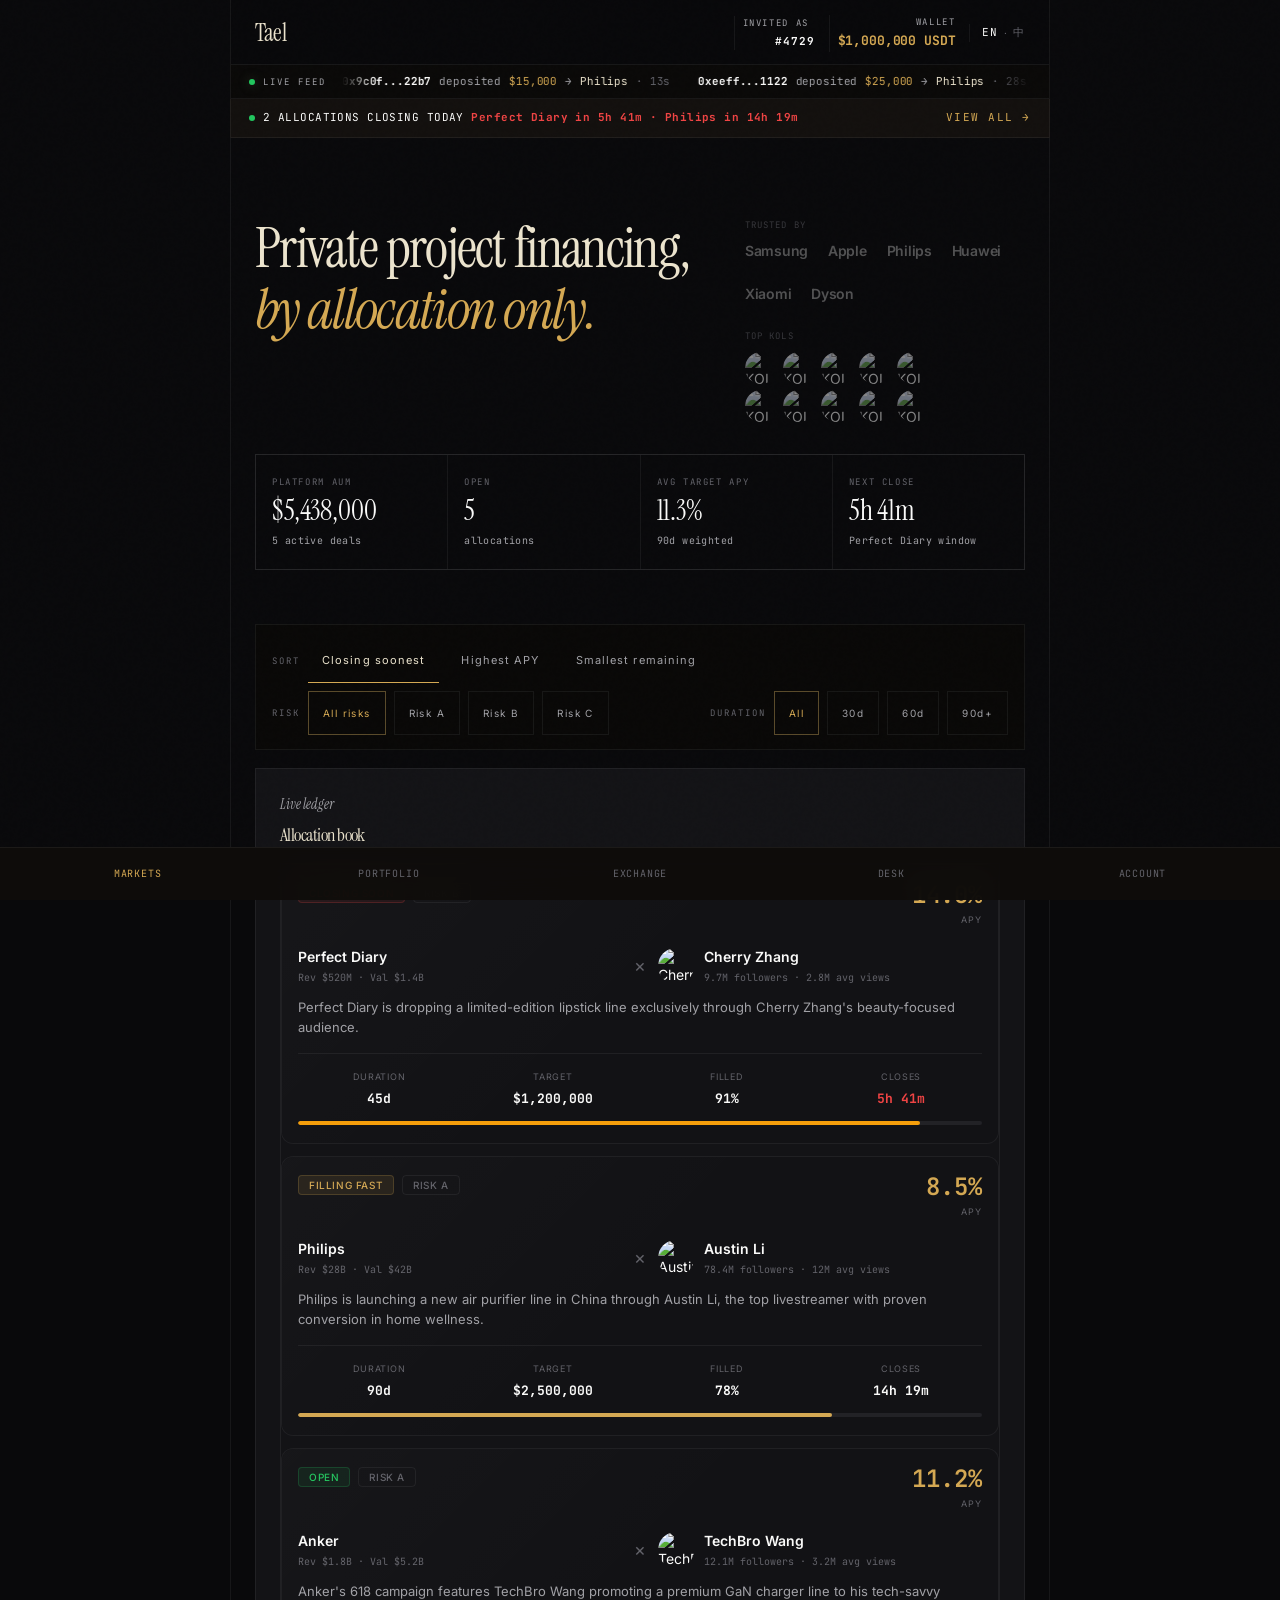
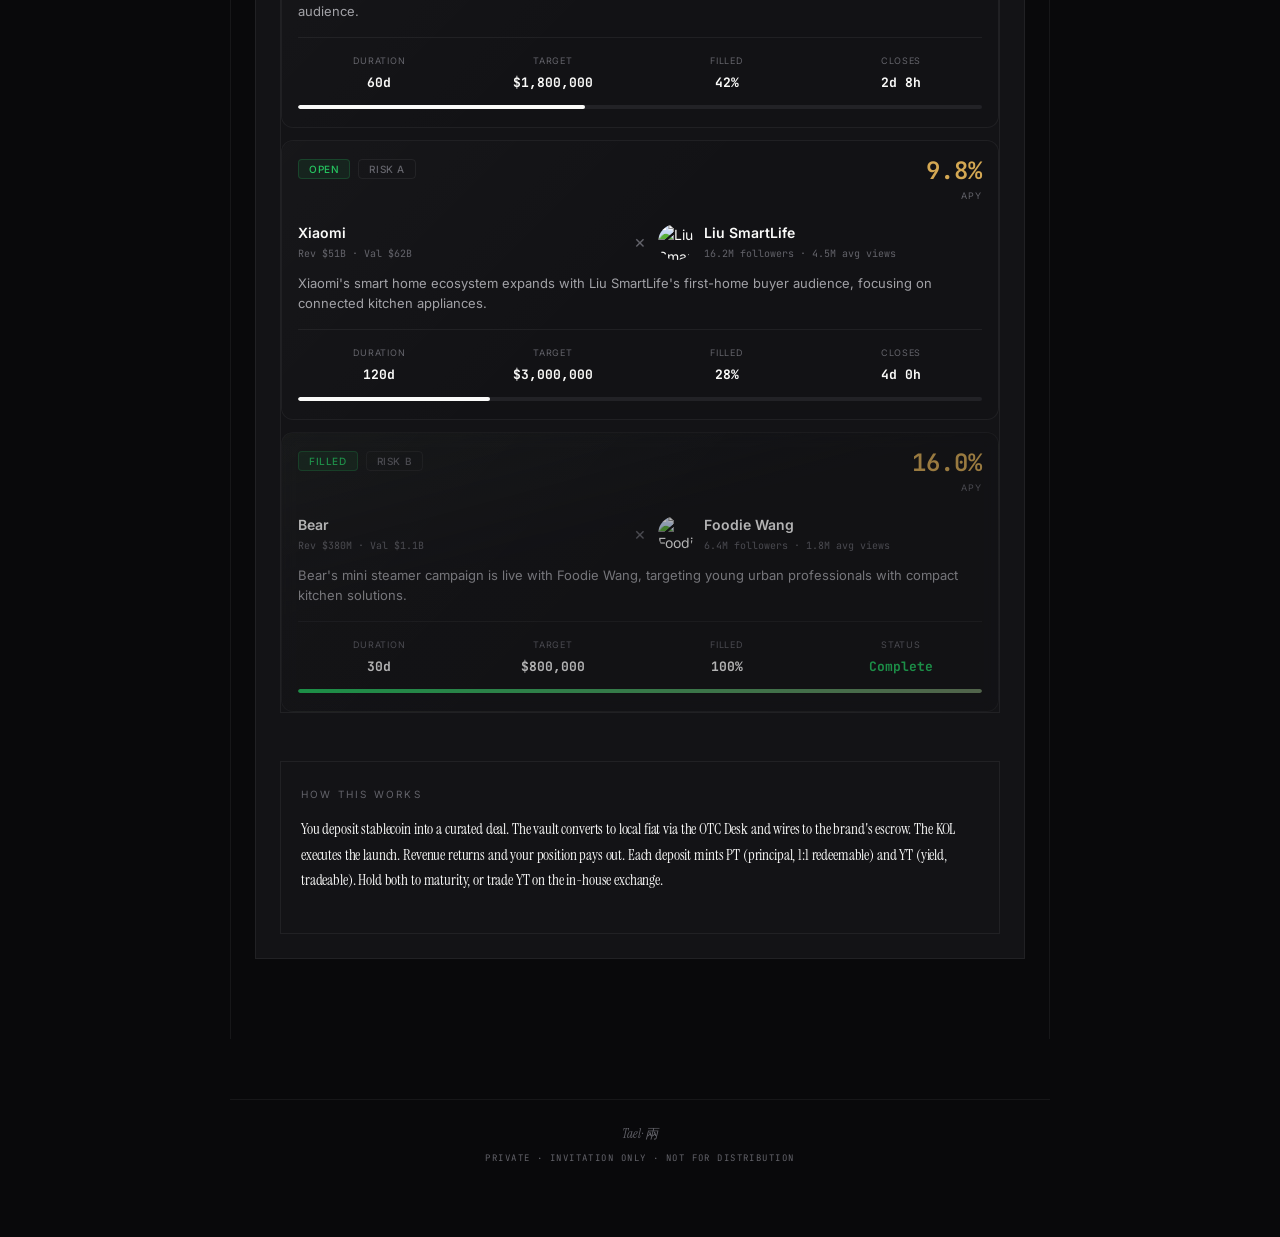
==== commit 2e283929: "fix: force hero text to 2 lines on mobile - Added .hero-line span wrapper for first line - Applied w" ====
--- a/index.html
+++ b/index.html
@@ -58,7 +58,7 @@
         <section class="hero-sheet">
           <div class="hero-main">
             <div class="hero-copy">
-              <h1>Private project financing,<br><em class="hero-emphasis">by allocation only.</em></h1>
+              <h1><span class="hero-line">Private project financing,</span><br><em class="hero-emphasis">by allocation only.</em></h1>
             </div>
             <div class="hero-trust">
               <div class="hero-brands">
--- a/styles.css
+++ b/styles.css
@@ -169,14 +169,14 @@
 /* Desktop: centered container with elegant side margins */
 @media (min-width: 1024px) {
   .page-shell {
-    padding: 0 136px 48px;
+    padding: 0 230px 48px;
     background: linear-gradient(
       90deg,
       var(--bg) 0%,
-      var(--bg) calc(50% - 440px),
-      transparent calc(50% - 440px),
-      transparent calc(50% + 440px),
-      var(--bg) calc(50% + 440px),
+      var(--bg) calc(50% - 380px),
+      transparent calc(50% - 380px),
+      transparent calc(50% + 380px),
+      var(--bg) calc(50% + 380px),
       var(--bg) 100%
     );
   }
@@ -553,7 +553,7 @@
 }
 
 .hero-copy {
-  max-width: 600px;
+  max-width: 520px;
   position: relative;
   z-index: 1;
   flex-shrink: 0;
@@ -564,7 +564,9 @@
   flex-direction: column;
   gap: 24px;
   opacity: 0.5;
-  flex-shrink: 0;
+  flex-shrink: 1;
+  min-width: 0;
+  overflow: hidden;
 }
 
 .trust-label {
@@ -585,18 +587,20 @@
 .trust-logos {
   display: flex;
   align-items: center;
-  gap: 28px;
+  gap: 20px;
   flex-wrap: wrap;
+  max-width: 280px;
 }
 
 .trust-logo-text {
   font-family: 'Inter', sans-serif;
-  font-size: 18px;
+  font-size: 14px;
   font-weight: 600;
   letter-spacing: -0.02em;
   color: var(--ink);
   opacity: 0.6;
   transition: opacity 200ms ease;
+  white-space: nowrap;
 }
 
 .trust-logo-text:hover {
@@ -626,19 +630,57 @@
 
 /* Mobile: stack hero */
 @media (max-width: 768px) {
+  .hero-sheet {
+    padding: 16px 0 12px;
+  }
+  
   .hero-main {
     flex-direction: column;
-    gap: 32px;
+    gap: 12px;
+  }
+  
+  .hero-copy {
+    max-width: 100%;
+  }
+  
+  .hero-copy h1 {
+    font-size: 18px;
+    line-height: 1.3;
+  }
+  
+  .hero-line,
+  .hero-emphasis {
+    white-space: nowrap;
   }
   
   .hero-trust {
     flex-direction: row;
-    gap: 32px;
+    gap: 20px;
     opacity: 0.4;
+  }
+  
+  .trust-logos {
+    max-width: 100px;
+    gap: 8px;
+  }
+  
+  .trust-logo-text {
+    font-size: 10px;
   }
   
   .trust-faces {
-    max-width: 150px;
+    max-width: 100px;
+    gap: 3px;
+  }
+  
+  .trust-faces img {
+    width: 20px;
+    height: 20px;
+  }
+  
+  .trust-label {
+    font-size: 8px;
+    margin-bottom: 6px;
   }
 }
 
@@ -655,9 +697,10 @@
 }
 
 h1 {
-  font-size: clamp(40px, 7vw, 74px);
-  line-height: 0.96;
-  max-width: 12ch;
+  font-size: clamp(32px, 5vw, 56px);
+  line-height: 1.1;
+  max-width: none;
+  white-space: pre-line;
 }
 
 .hero-emphasis {
@@ -1259,6 +1302,19 @@
 
 /* Mobile: adjust deal card layout */
 @media (max-width: 640px) {
+  .deal-card {
+    padding: 16px;
+  }
+  
+  .deal-card-header {
+    flex-wrap: wrap;
+    gap: 12px;
+  }
+  
+  .deal-card-apy .gold {
+    font-size: 20px;
+  }
+  
   .deal-card-parties {
     flex-direction: column;
     align-items: stretch;
@@ -1279,8 +1335,38 @@
     border-bottom: none;
   }
   
+  .deal-card-logo,
+  .deal-card-kol-img {
+    width: 32px;
+    height: 32px;
+  }
+  
+  .brand-name,
+  .kol-name {
+    font-size: 13px;
+  }
+  
+  .brand-stats,
+  .kol-stats {
+    font-size: 9px;
+  }
+  
+  .deal-card-desc {
+    font-size: 12px;
+    -webkit-line-clamp: 3;
+  }
+  
   .deal-card-footer {
     grid-template-columns: repeat(2, 1fr);
+    gap: 8px;
+  }
+  
+  .deal-card-stat span {
+    font-size: 8px;
+  }
+  
+  .deal-card-stat strong {
+    font-size: 12px;
   }
 }
 
@@ -3873,22 +3959,34 @@
   .markets-controls-inner {
     background: var(--surface);
     backdrop-filter: none;
-    padding: 12px;
-    gap: 14px;
+    padding: 10px;
+    gap: 10px;
   }
 
   .sort-cluster,
   .filter-cluster {
     flex-direction: column;
     align-items: flex-start;
-    gap: 8px;
+    gap: 6px;
   }
 
   .sort-pills,
   .filter-pills {
     flex-wrap: wrap;
-    gap: 6px;
-  }
+    gap: 4px;
+  }
+  
+  .sort-pill {
+    font-size: 10px;
+    letter-spacing: 0.08em;
+  }
+  
+  .filter-pill {
+    padding: 6px 10px;
+    font-size: 9px;
+    letter-spacing: 0.1em;
+  }
+}
 
   .panel-head h2,
   .panel-head h3 {
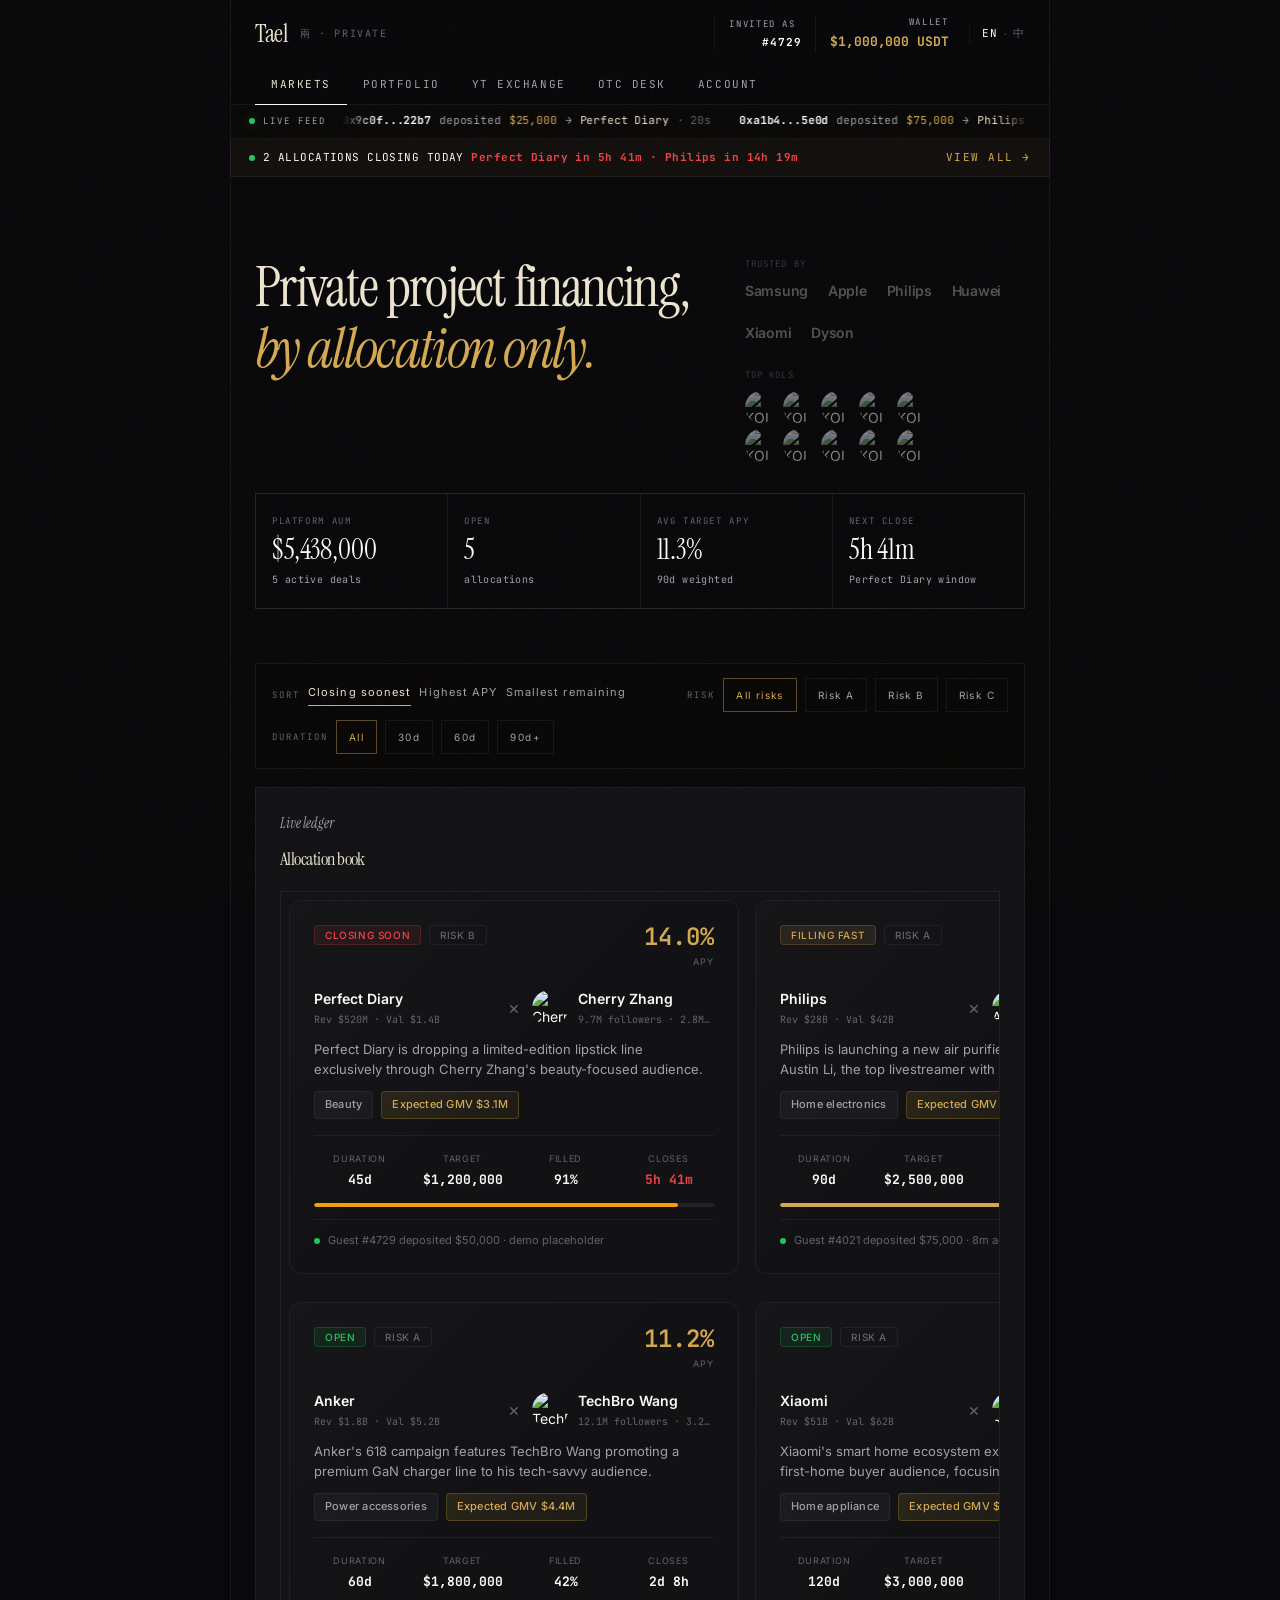
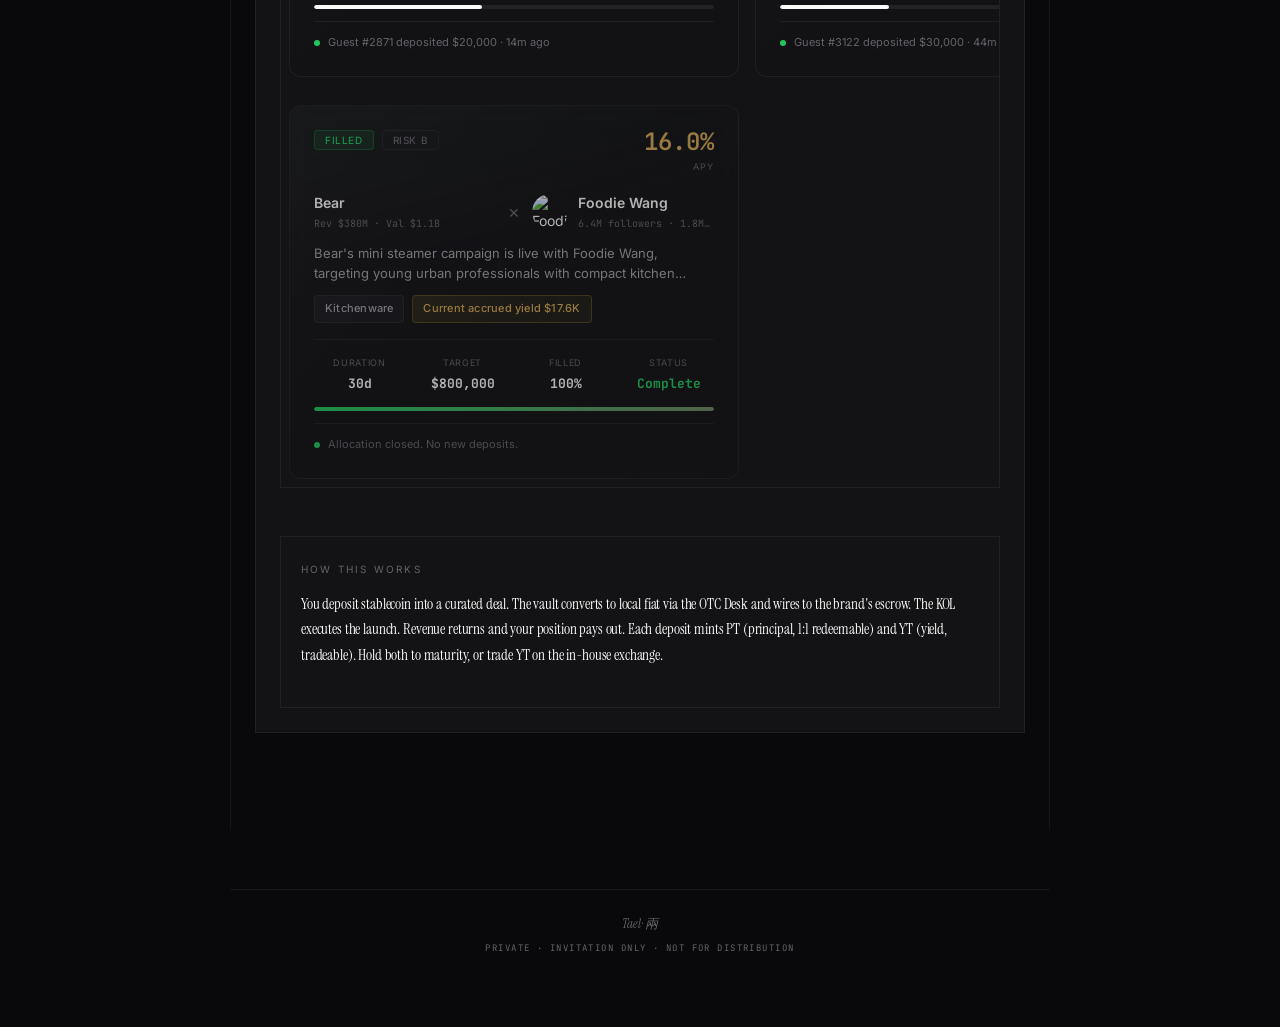
==== commit 5d82d4a4: "feat: standardize TUSD references to PT-backed stablecoin Consistently update TUSD descriptions to "" ====
--- a/index.html
+++ b/index.html
@@ -161,7 +161,7 @@
               <div class="panel-head">
                 <div>
                   <p class="eyebrow">Wallet</p>
-                  <h2>USDT / tUSD</h2>
+                  <h2>Stablecoins</h2>
                 </div>
               </div>
               <div id="wallet-actions"></div>
--- a/styles.css
+++ b/styles.css
@@ -635,12 +635,15 @@
   }
   
   .hero-main {
-    flex-direction: column;
-    gap: 12px;
+    flex-direction: row;
+    align-items: flex-start;
+    justify-content: space-between;
+    gap: 16px;
   }
   
   .hero-copy {
-    max-width: 100%;
+    flex: 1;
+    min-width: 0;
   }
   
   .hero-copy h1 {
@@ -654,28 +657,29 @@
   }
   
   .hero-trust {
-    flex-direction: row;
-    gap: 20px;
-    opacity: 0.4;
+    flex-direction: column;
+    gap: 12px;
+    opacity: 0.5;
+    flex-shrink: 0;
   }
   
   .trust-logos {
-    max-width: 100px;
-    gap: 8px;
+    max-width: 80px;
+    gap: 6px;
   }
   
   .trust-logo-text {
-    font-size: 10px;
+    font-size: 9px;
   }
   
   .trust-faces {
-    max-width: 100px;
+    max-width: 80px;
     gap: 3px;
   }
   
   .trust-faces img {
-    width: 20px;
-    height: 20px;
+    width: 18px;
+    height: 18px;
   }
   
   .trust-label {
@@ -1114,6 +1118,22 @@
   overflow: hidden;
 }
 
+/* PC: 2-column grid for deal cards */
+@media (min-width: 900px) {
+  .deal-list {
+    display: grid;
+    grid-template-columns: repeat(2, 1fr);
+    gap: var(--space-4);
+    border: none;
+    padding: var(--space-2);
+    background: transparent;
+  }
+  
+  .deal-card {
+    margin-bottom: 0;
+  }
+}
+
 .deal-card {
   position: relative;
   padding: var(--space-5) var(--space-5);
@@ -1268,6 +1288,35 @@
   overflow: hidden;
 }
 
+.deal-card-highlights {
+  display: flex;
+  flex-wrap: wrap;
+  gap: 8px;
+  margin-top: 12px;
+}
+
+.highlight-tag {
+  display: inline-flex;
+  align-items: center;
+  padding: 4px 10px;
+  border-radius: 4px;
+  font-size: 11px;
+  font-weight: 500;
+  letter-spacing: 0.02em;
+}
+
+.highlight-tag.category {
+  background: var(--surface-2);
+  color: var(--ink-soft);
+  border: 1px solid var(--line);
+}
+
+.highlight-tag.hero {
+  background: linear-gradient(135deg, rgba(212, 175, 55, 0.12) 0%, rgba(212, 175, 55, 0.06) 100%);
+  color: var(--gold);
+  border: 1px solid rgba(212, 175, 55, 0.25);
+}
+
 .deal-card-footer {
   display: grid;
   grid-template-columns: repeat(4, 1fr);
@@ -1298,6 +1347,36 @@
 
 .deal-card-progress-bar .progress-track {
   height: 4px;
+}
+
+.deal-card-activity {
+  display: flex;
+  align-items: center;
+  gap: 8px;
+  margin-top: 12px;
+  padding-top: 12px;
+  border-top: 1px solid var(--line);
+}
+
+.activity-dot {
+  width: 6px;
+  height: 6px;
+  border-radius: 50%;
+  background: var(--sage);
+  animation: pulse 2s ease-in-out infinite;
+}
+
+@keyframes pulse {
+  0%, 100% { opacity: 1; }
+  50% { opacity: 0.4; }
+}
+
+.activity-text {
+  font-size: 11px;
+  color: var(--ink-faint);
+  white-space: nowrap;
+  overflow: hidden;
+  text-overflow: ellipsis;
 }
 
 /* Mobile: adjust deal card layout */
@@ -1880,33 +1959,75 @@
 .ticket-stack,
 .ticket-receive-card {
   display: grid;
-  gap: 14px;
+  gap: 16px;
 }
 
 .ticket-receive-card {
-  padding: 14px;
-  border: 1px solid var(--line);
-  background: rgba(10, 9, 8, 0.88);
+  padding: 20px;
+  border: 1px solid rgba(212, 168, 83, 0.2);
+  background: linear-gradient(135deg, rgba(212, 168, 83, 0.06) 0%, rgba(10, 9, 8, 0.95) 100%);
+  border-radius: 12px;
+}
+
+.ticket-receive-head {
+  margin-bottom: 8px;
+}
+
+.ticket-note {
+  color: var(--ink-soft);
+  font-size: 13px;
+}
+
+.ticket-metrics {
+  display: grid;
+  gap: 0;
+}
+
+.ticket-metric {
+  display: flex;
+  justify-content: space-between;
+  align-items: center;
+  padding: 12px 0;
+  border-bottom: 1px solid var(--line);
+}
+
+.ticket-metric:last-child {
+  border-bottom: none;
+}
+
+.ticket-metric span {
+  font-size: 12px;
+  color: var(--ink-faint);
+  letter-spacing: 0.02em;
+}
+
+.ticket-metric strong {
+  font-size: 15px;
+  color: var(--ink);
 }
 
 .quick-picks {
   display: flex;
   flex-wrap: wrap;
-  gap: 8px;
+  gap: 10px;
 }
 
 .quick-pick {
-  padding: 6px 10px;
+  padding: 10px 16px;
   border: 1px solid var(--line);
   color: var(--ink-soft);
-  background: transparent;
+  background: rgba(255, 255, 255, 0.03);
   text-transform: uppercase;
-  letter-spacing: 0.12em;
+  letter-spacing: 0.08em;
+  font-size: 12px;
+  border-radius: 8px;
+  transition: all 150ms ease;
 }
 
 .quick-pick:hover {
-  color: #ebe3cd;
-  border-color: var(--line-strong);
+  color: var(--gold);
+  border-color: var(--gold);
+  background: rgba(212, 168, 83, 0.1);
 }
 
 .ticket-lock-row {
@@ -2154,14 +2275,16 @@
   flex: 1;
   width: 100%;
   margin: 0;
-  padding: 8px 0;
+  padding: 12px 0;
   border: 0;
-  border-bottom: 1px solid var(--line-strong);
+  border-bottom: 2px solid var(--line-strong);
   background: transparent;
-  color: #ebe3cd;
-  font-size: 30px;
+  color: var(--gold);
+  font-size: 32px;
   font-family: "JetBrains Mono", monospace;
+  font-weight: 500;
   min-width: 0;
+  transition: border-color 150ms ease;
 }
 
 .ticket-input:focus {
@@ -2173,7 +2296,8 @@
   display: flex;
   align-items: baseline;
   gap: 8px;
-  margin: 14px 0;
+  margin: 16px 0;
+  padding: 8px 0;
 }
 
 .ticket-currency {
@@ -2182,9 +2306,12 @@
 }
 
 .ticket-unit {
-  font-size: 11px;
+  font-size: 12px;
   color: var(--ink-faint);
-  letter-spacing: 0.16em;
+  letter-spacing: 0.12em;
+  background: rgba(255, 255, 255, 0.05);
+  padding: 4px 8px;
+  border-radius: 4px;
 }
 
 .ticket-metrics,
@@ -3986,8 +4113,6 @@
     font-size: 9px;
     letter-spacing: 0.1em;
   }
-}
-
   .panel-head h2,
   .panel-head h3 {
     line-height: 1.12;
@@ -4243,12 +4368,15 @@
     display: none;
   }
 
-  /* Collapsed state - minimal bar at bottom */
+  /* Collapsed state - floating button at bottom */
   body[data-page="deal"] .detail-side-column.collapsed {
-    max-height: 72px;
-    overflow: hidden;
+    max-height: 0;
+    overflow: visible;
     border-radius: 0;
-    box-shadow: 0 -2px 10px rgba(0, 0, 0, 0.2);
+    box-shadow: none;
+    padding: 0;
+    background: transparent;
+    position: relative;
   }
 
   body[data-page="deal"] .detail-side-column.collapsed::before {
@@ -4260,16 +4388,54 @@
   }
 
   body[data-page="deal"] .detail-side-column.collapsed .mobile-allocate-summary {
-    border-bottom: 0;
-    padding-bottom: 0;
-    margin-bottom: 0;
-  }
-
-  /* Expanded state */
+    position: fixed;
+    bottom: 80px;
+    left: 16px;
+    right: 16px;
+    background: var(--surface);
+    border: 1px solid rgba(212, 168, 83, 0.3);
+    border-radius: 12px;
+    box-shadow: 0 4px 20px rgba(0, 0, 0, 0.4);
+    z-index: 999;
+    padding: 12px 16px;
+    margin: 0;
+  }
+
+  /* Expanded state - modal overlay */
+  body[data-page="deal"] .detail-side-column:not(.collapsed) {
+    position: fixed;
+    inset: 0;
+    background: rgba(0, 0, 0, 0.85);
+    backdrop-filter: blur(8px);
+    z-index: 1000;
+    display: flex;
+    flex-direction: column;
+    justify-content: flex-end;
+    padding: 0;
+    border-radius: 0;
+    max-height: none;
+    overflow-y: auto;
+  }
+
+  body[data-page="deal"] .detail-side-column:not(.collapsed) .sticky-ticket {
+    background: var(--bg);
+    border-radius: 20px 20px 0 0;
+    padding: 24px 20px 32px;
+    max-height: 85vh;
+    overflow-y: auto;
+  }
+
   body[data-page="deal"] .detail-side-column:not(.collapsed) .mobile-allocate-summary {
-    padding: 16px;
+    padding: 16px 20px;
     margin: 0;
+    background: var(--bg);
     border-bottom: 1px solid var(--line);
+    border-radius: 20px 20px 0 0;
+  }
+
+  /* Hide side mini blocks in modal */
+  body[data-page="deal"] .detail-side-column:not(.collapsed) .side-mini-block {
+    display: none;
   }
 
   /* Mobile allocate summary bar */
@@ -4298,13 +4464,27 @@
   }
 
   .mobile-allocate-toggle {
-    padding: 10px 14px;
+    padding: 12px 20px;
+    background: var(--gold);
+    border: none;
+    color: var(--bg);
+    font-size: 11px;
+    font-weight: 600;
+    letter-spacing: 0.1em;
+    min-height: 44px;
+    border-radius: 8px;
+    transition: all 150ms ease;
+  }
+
+  .mobile-allocate-toggle:hover {
+    background: #e6c266;
+  }
+
+  /* Close button style when expanded */
+  .detail-side-column:not(.collapsed) .mobile-allocate-toggle {
     background: transparent;
     border: 1px solid var(--line);
     color: var(--ink-soft);
-    font-size: 10px;
-    letter-spacing: 0.12em;
-    min-height: 44px;
   }
 
   .ticket-stack {
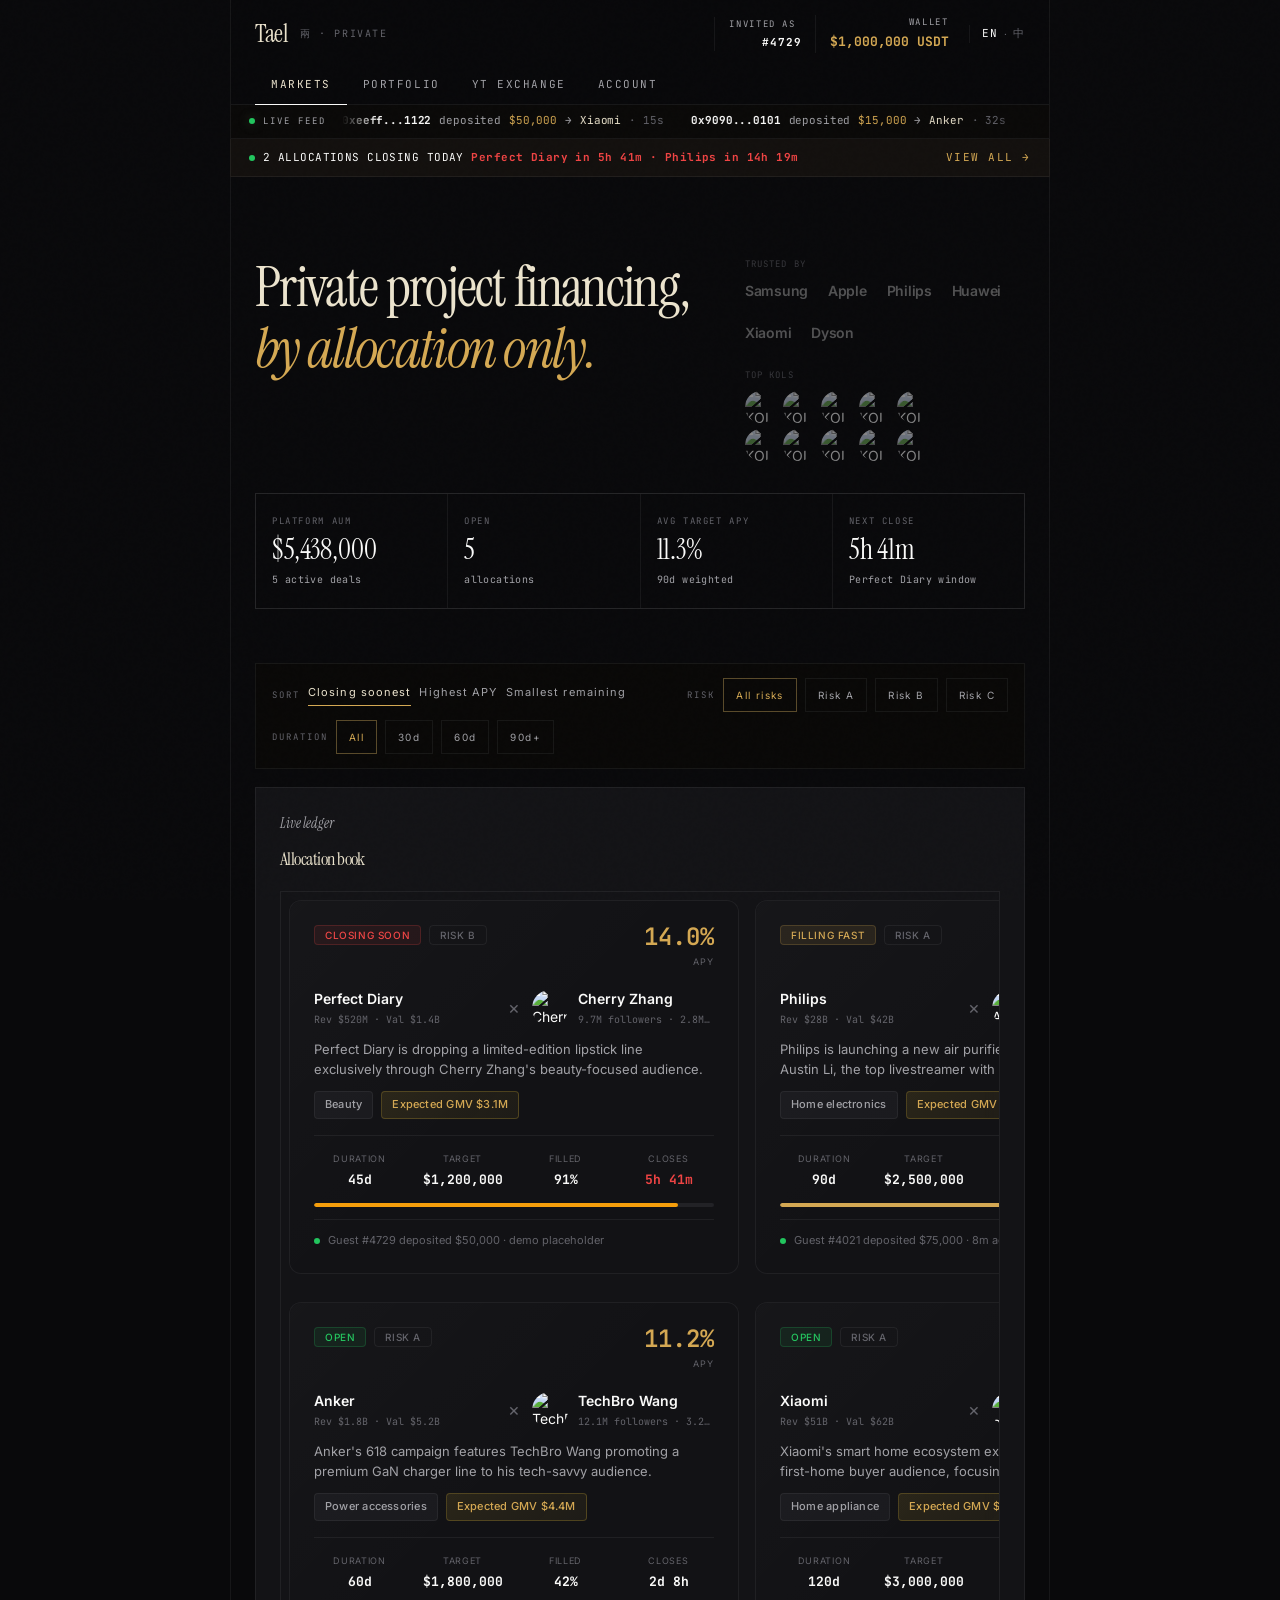
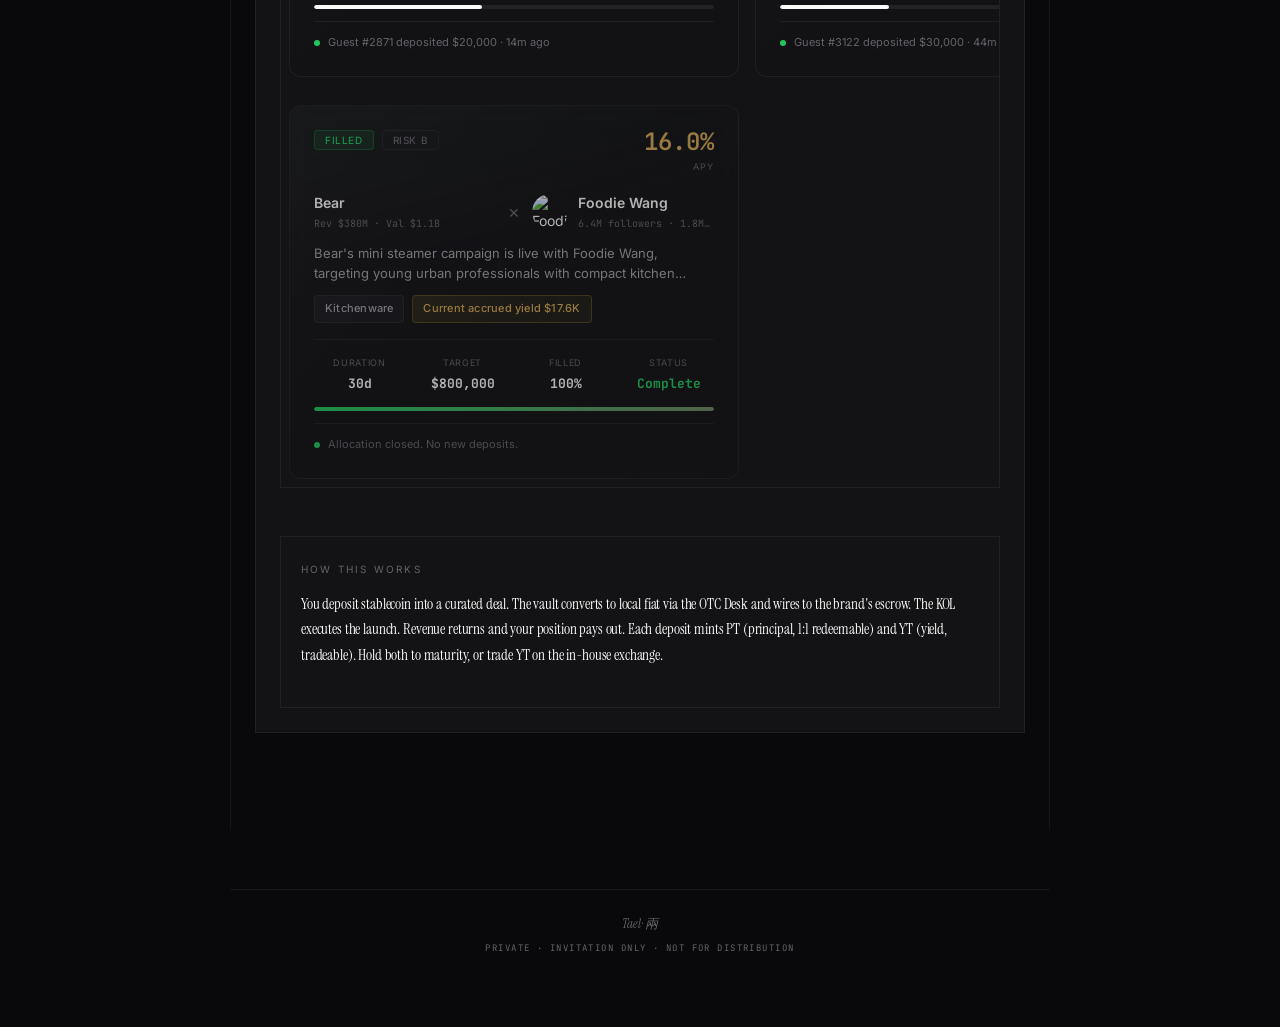
==== commit 2b528b4f: "refactor: remove OTC desk and update portfolio styles Remove OTC desk section and related code, fix " ====
--- a/index.html
+++ b/index.html
@@ -46,7 +46,6 @@
           <button class="nav-link active" data-section="markets">Markets</button>
           <button class="nav-link" data-section="portfolio">Portfolio</button>
           <button class="nav-link" data-section="exchange">YT Exchange</button>
-          <button class="nav-link" data-section="desk">OTC Desk</button>
           <button class="nav-link" data-section="account">Account</button>
         </nav>
       </header>
@@ -181,23 +180,6 @@
           </section>
         </section>
 
-        <section id="desk" class="section">
-          <div class="panel-grid">
-            <section class="panel">
-              <div class="panel-head">
-                <div>
-                  <p class="eyebrow serif-italic">Fiat conversion marketplace</p>
-                  <h2>OTC Desk</h2>
-                </div>
-              </div>
-              <div id="desk-list"></div>
-            </section>
-            <section class="panel">
-              <div id="desk-detail"></div>
-            </section>
-          </div>
-        </section>
-
         <section id="account" class="section">
           <section class="panel account-panel">
             <p class="eyebrow">Member profile</p>
@@ -217,7 +199,6 @@
       <button class="nav-link active" data-section="markets">Markets</button>
       <button class="nav-link" data-section="portfolio">Portfolio</button>
       <button class="nav-link" data-section="exchange">Exchange</button>
-      <button class="nav-link" data-section="desk">Desk</button>
       <button class="nav-link" data-section="account">Account</button>
     </div>
 
--- a/styles.css
+++ b/styles.css
@@ -1774,6 +1774,8 @@
   padding: var(--space-4) var(--space-4);
   background: var(--surface);
   transition: background 200ms ease;
+  min-width: 0;
+  overflow: hidden;
 }
 
 .snippet-stat-card:hover {
@@ -1797,6 +1799,9 @@
   font-size: 18px;
   font-weight: 600;
   letter-spacing: -0.02em;
+  overflow: hidden;
+  text-overflow: ellipsis;
+  white-space: nowrap;
 }
 
 .snippet-stat-card small {
@@ -1804,6 +1809,39 @@
   margin-top: var(--space-2);
   color: var(--ink-soft);
   font-size: 11px;
+  overflow: hidden;
+  text-overflow: ellipsis;
+  white-space: nowrap;
+}
+
+/* tUSD highlight card */
+.snippet-stat-card.tusd-highlight {
+  background: linear-gradient(135deg, rgba(212, 175, 55, 0.08) 0%, var(--surface) 100%);
+  border: 1px solid var(--gold-dim);
+  position: relative;
+}
+
+.snippet-stat-card.tusd-highlight span {
+  color: var(--gold);
+  font-weight: 600;
+}
+
+.snippet-stat-card.tusd-highlight strong {
+  color: var(--gold);
+}
+
+.tusd-badge {
+  display: inline-block;
+  margin-top: 8px;
+  padding: 2px 8px;
+  background: rgba(212, 175, 55, 0.15);
+  border: 1px solid var(--gold-dim);
+  border-radius: 4px;
+  font-size: 9px;
+  font-weight: 600;
+  letter-spacing: 0.05em;
+  text-transform: uppercase;
+  color: var(--gold);
 }
 
 .detail-title {
@@ -2353,6 +2391,24 @@
 .table-body .meta-row,
 .position-row .meta-row {
   color: var(--ink-soft);
+}
+
+/* tUSD row highlight */
+.wallet-action-row.tusd-row {
+  background: linear-gradient(90deg, rgba(212, 175, 55, 0.08) 0%, transparent 100%);
+  border-left: 2px solid var(--gold);
+  padding-left: 14px;
+  margin-left: -16px;
+  width: calc(100% + 16px);
+}
+
+.wallet-action-row.tusd-row span {
+  color: var(--gold);
+  font-weight: 600;
+}
+
+.wallet-action-row.tusd-row strong {
+  color: var(--gold);
 }
 
 .ticket-metric span {
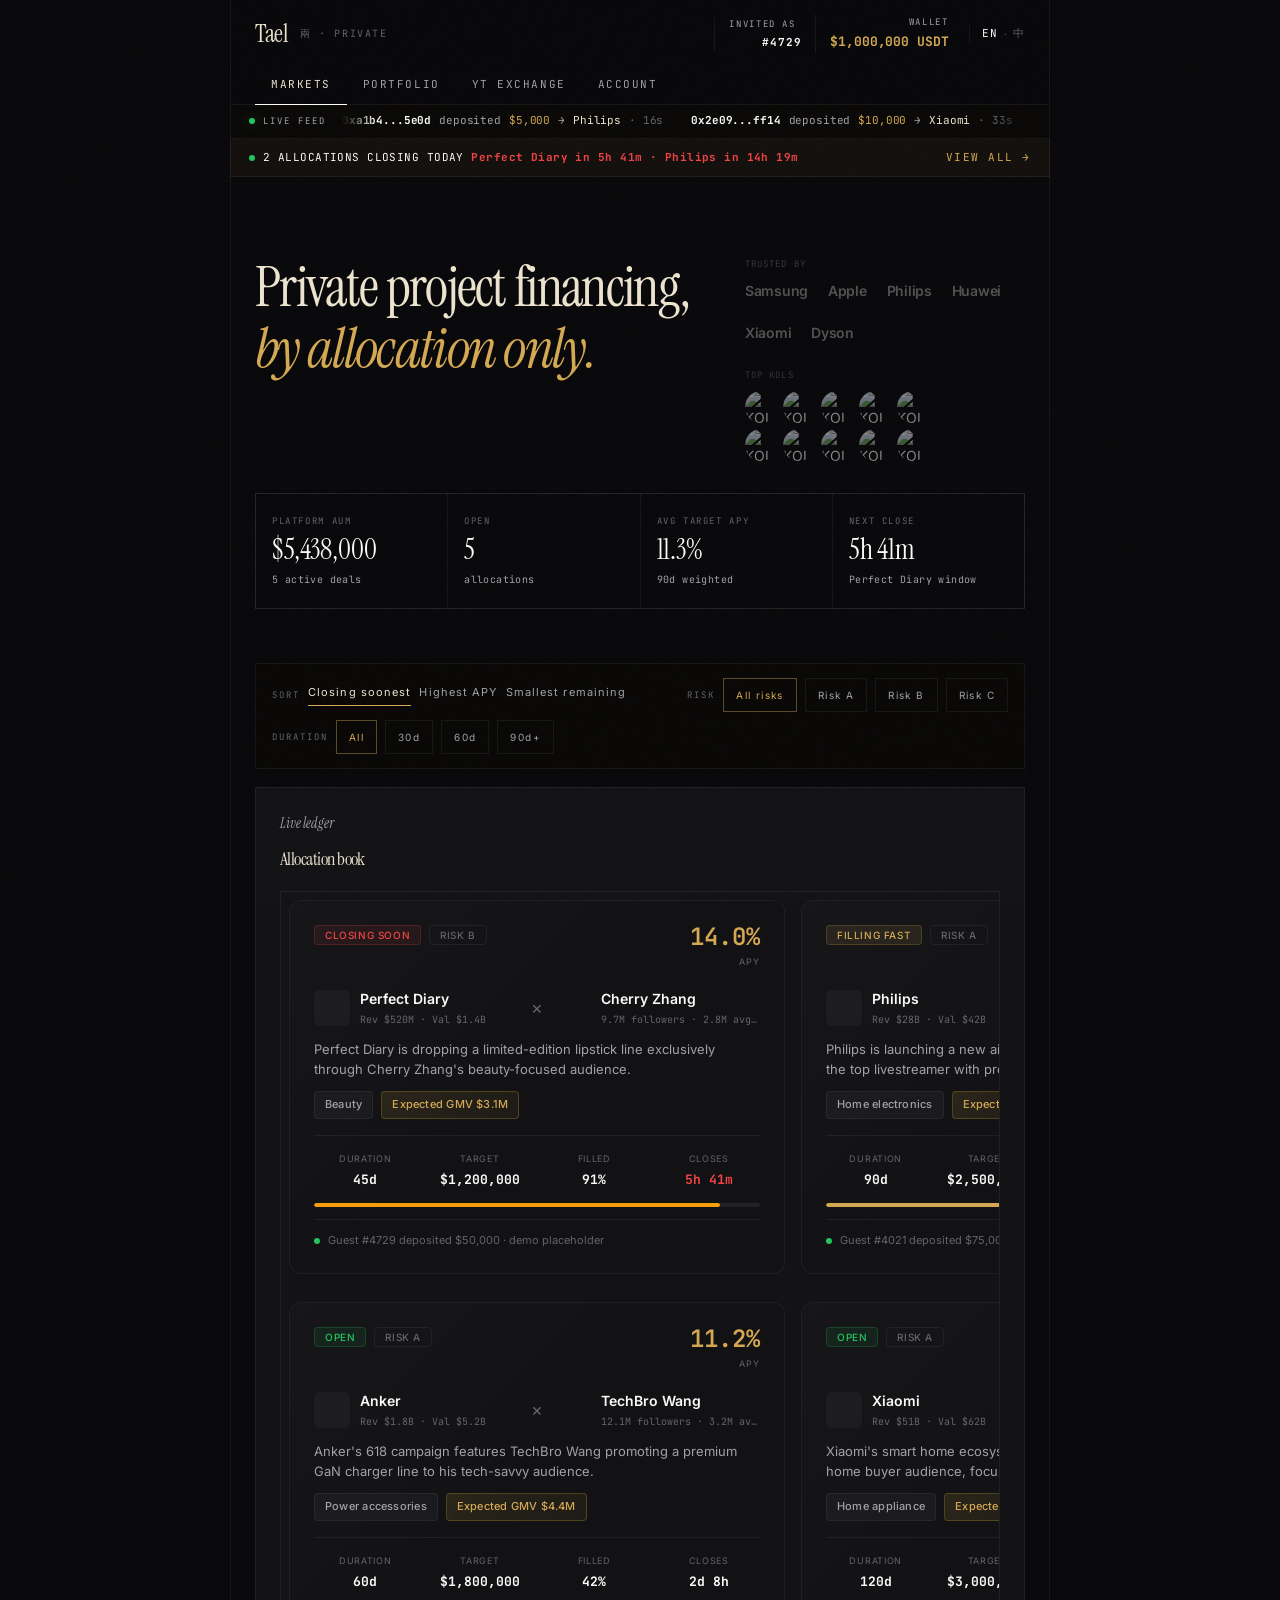
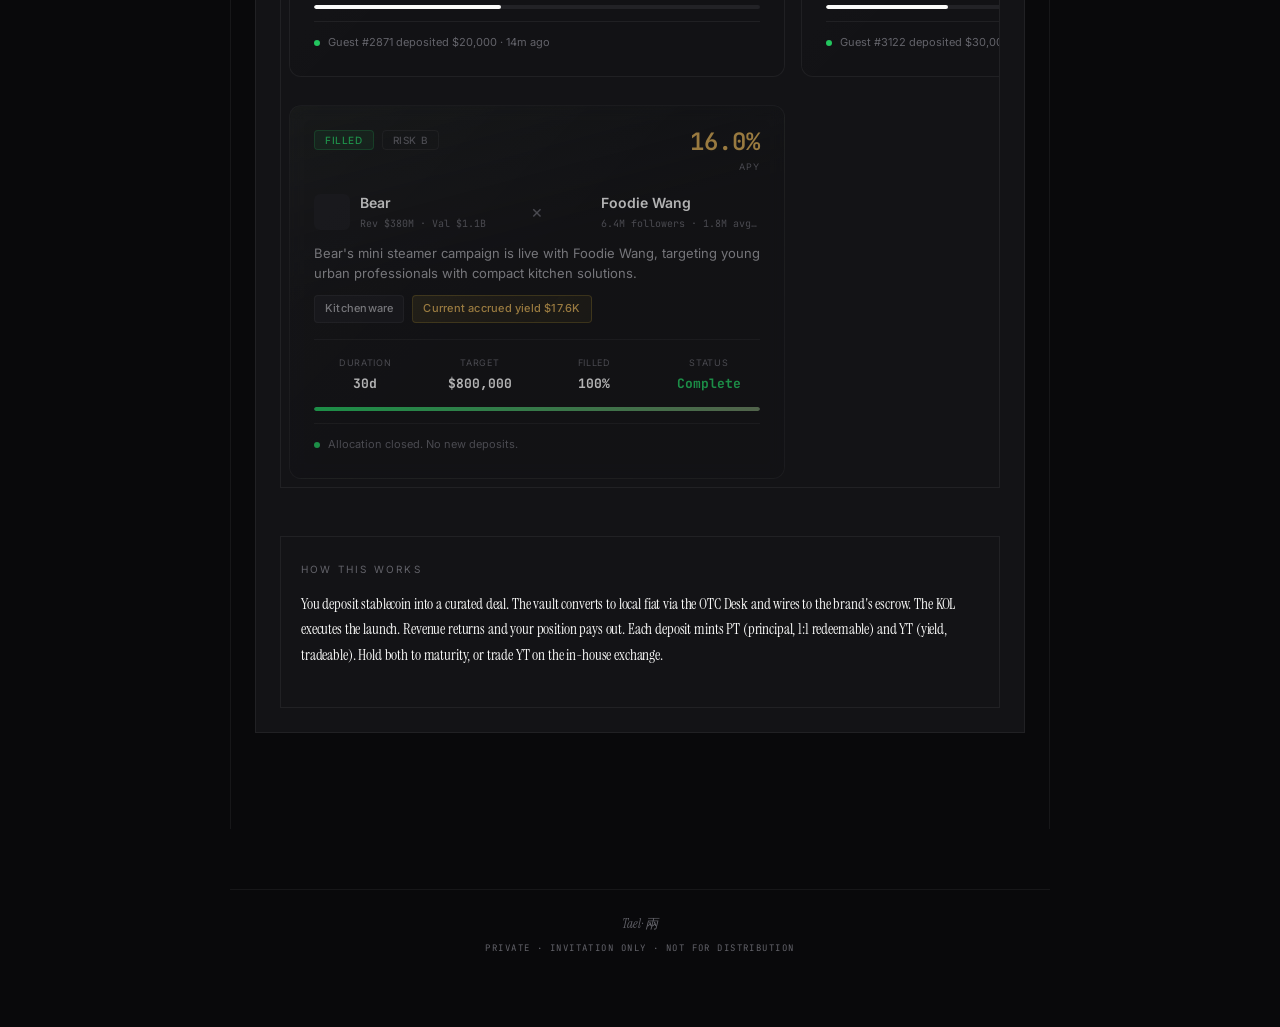
==== commit 33c0e6d7: "chore: remove wallet-actions rendering code and Wallet card view Clean up portfolio by deleting wall" ====
--- a/index.html
+++ b/index.html
@@ -155,16 +155,6 @@
               <div class="balance-grid" id="portfolio-summary"></div>
               <div id="position-list" class="position-list"></div>
             </section>
-
-            <section class="panel wallet-panel">
-              <div class="panel-head">
-                <div>
-                  <p class="eyebrow">Wallet</p>
-                  <h2>Stablecoins</h2>
-                </div>
-              </div>
-              <div id="wallet-actions"></div>
-            </section>
           </div>
         </section>
 
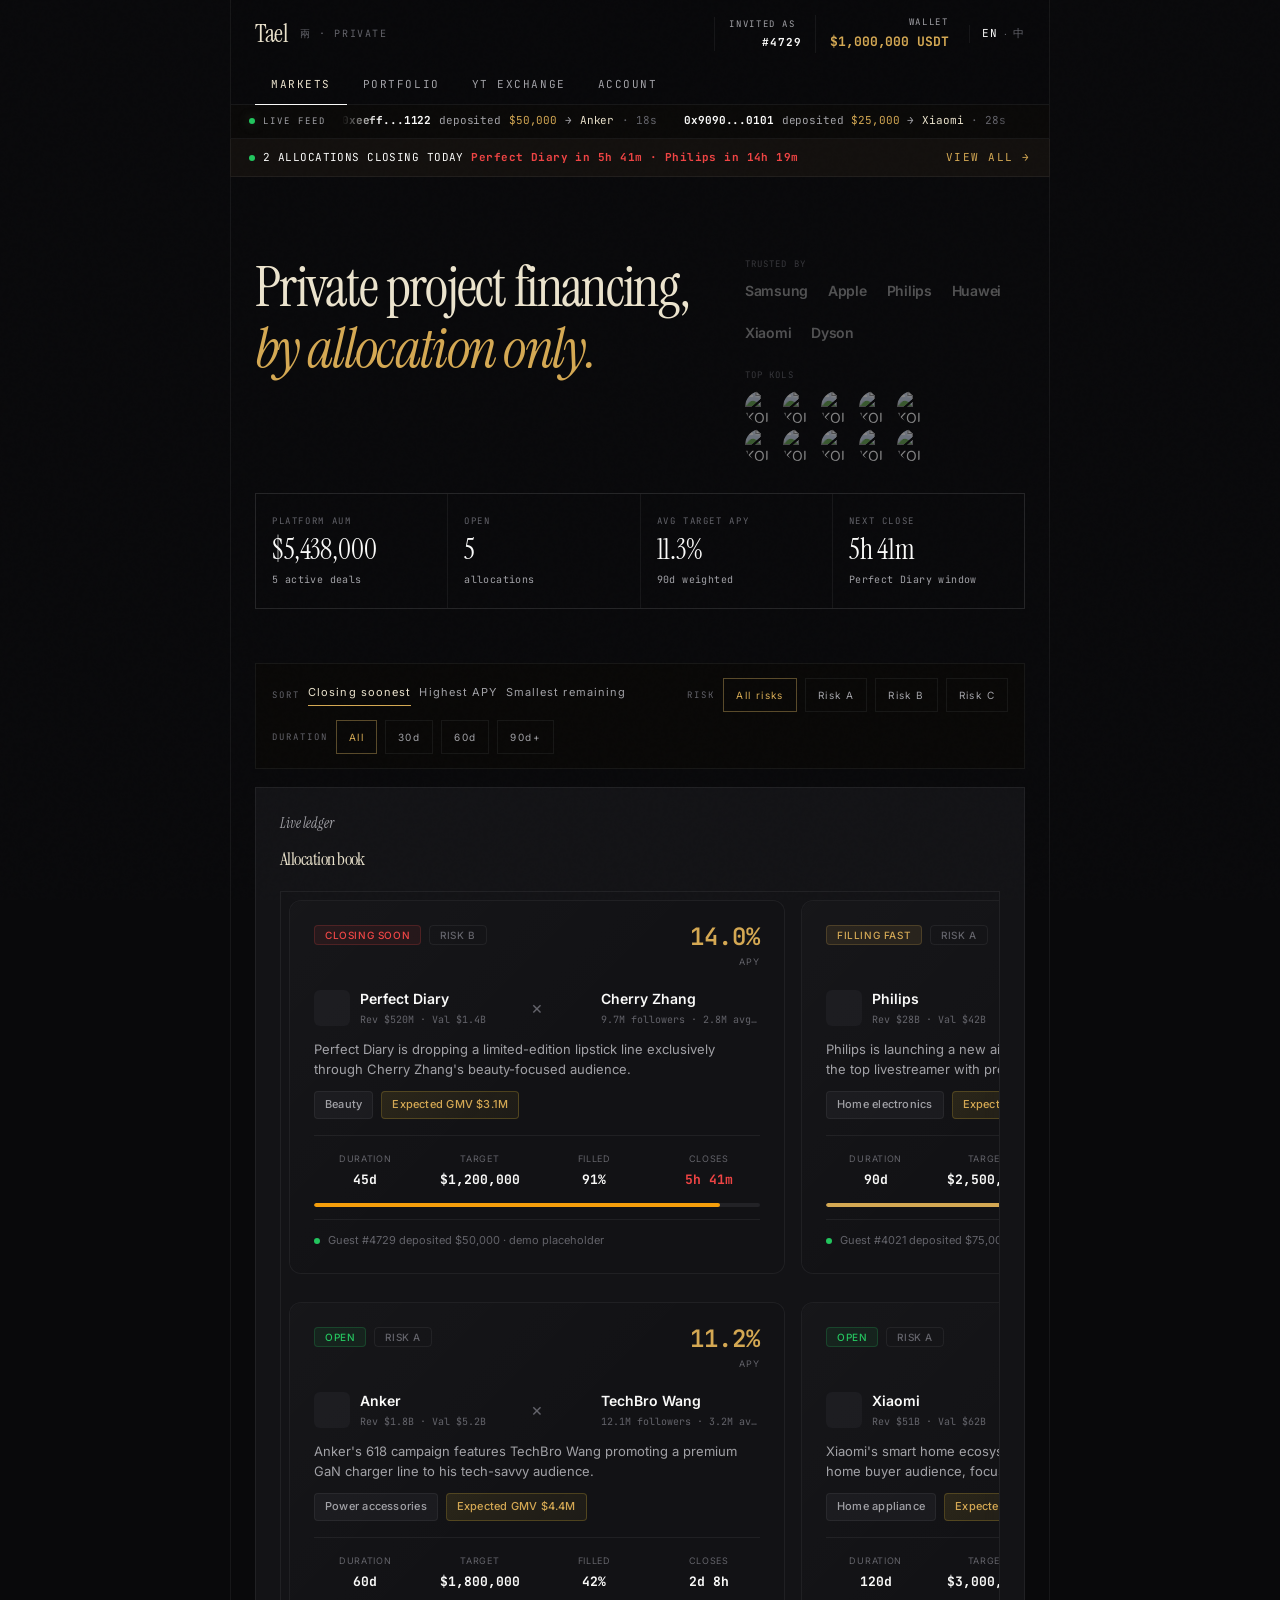
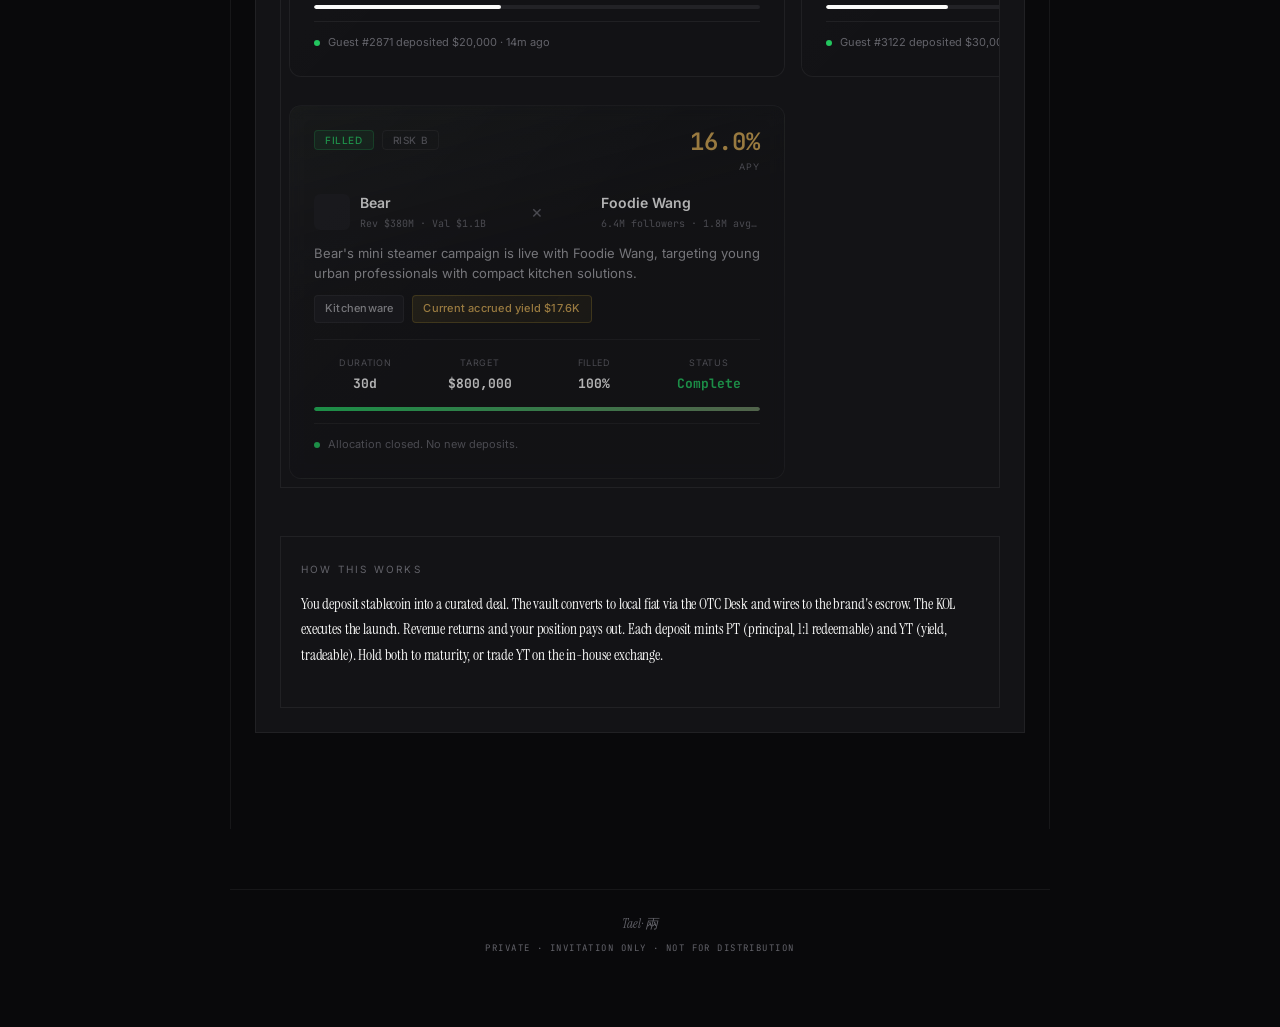
==== commit ff9bdf51: "feat: implement YT market detail page with graphs Add Exchange section and enhance renderExchange fo" ====
--- a/index.html
+++ b/index.html
@@ -159,15 +159,20 @@
         </section>
 
         <section id="exchange" class="section">
-          <section class="panel">
-            <div class="panel-head">
-              <div>
-                <p class="eyebrow serif-italic">Yield token market</p>
-                <h2>YT Exchange</h2>
-              </div>
-            </div>
-            <div id="exchange-table"></div>
-          </section>
+          <div class="panel-grid exchange-layout">
+            <section class="panel exchange-list-panel">
+              <div class="panel-head">
+                <div>
+                  <p class="eyebrow serif-italic">Yield token market</p>
+                  <h2>YT Exchange</h2>
+                </div>
+              </div>
+              <div id="exchange-table"></div>
+            </section>
+            <section class="panel exchange-detail-panel" id="exchange-detail-panel" style="display:none;">
+              <div id="exchange-detail"></div>
+            </section>
+          </div>
         </section>
 
         <section id="account" class="section">
--- a/styles.css
+++ b/styles.css
@@ -3341,7 +3341,835 @@
   color: var(--gold);
 }
 
-/* ===== Mobile Exchange Cards ===== */
+/* ===== YT Exchange - Pendle Style ===== */
+.exchange-overview {
+  margin-bottom: 24px;
+}
+
+.exchange-stats-row {
+  display: flex;
+  gap: 12px;
+  overflow-x: auto;
+  padding-bottom: 4px;
+}
+
+.exchange-stat-pill {
+  display: flex;
+  flex-direction: column;
+  gap: 4px;
+  padding: 16px 20px;
+  background: var(--surface);
+  border: 1px solid var(--line);
+  border-radius: 12px;
+  min-width: 140px;
+  flex-shrink: 0;
+}
+
+.exchange-stat-pill span {
+  font-size: 10px;
+  letter-spacing: 0.08em;
+  text-transform: uppercase;
+  color: var(--ink-faint);
+}
+
+.exchange-stat-pill strong {
+  font-size: 18px;
+  color: var(--ink);
+}
+
+.yt-markets-grid {
+  display: grid;
+  grid-template-columns: repeat(auto-fill, minmax(320px, 1fr));
+  gap: 16px;
+}
+
+.yt-market-card {
+  width: 100%;
+  padding: 20px;
+  background: var(--surface);
+  border: 1px solid var(--line);
+  border-radius: 12px;
+  text-align: left;
+  cursor: pointer;
+  transition: all 200ms ease;
+}
+
+.yt-market-card:hover {
+  border-color: var(--gold-dim);
+  transform: translateY(-2px);
+  box-shadow: 0 8px 24px rgba(0, 0, 0, 0.3);
+}
+
+.yt-card-header {
+  display: flex;
+  justify-content: space-between;
+  align-items: flex-start;
+  margin-bottom: 16px;
+}
+
+.yt-card-brand {
+  display: flex;
+  align-items: center;
+  gap: 12px;
+}
+
+.yt-card-title {
+  display: flex;
+  flex-direction: column;
+  gap: 2px;
+}
+
+.yt-card-title strong {
+  font-size: 16px;
+  color: var(--ink);
+  letter-spacing: -0.01em;
+}
+
+.yt-card-meta {
+  font-size: 11px;
+  color: var(--ink-faint);
+}
+
+.yt-card-maturity {
+  display: flex;
+  flex-direction: column;
+  align-items: flex-end;
+  gap: 2px;
+}
+
+.yt-card-maturity span:first-child {
+  font-size: 14px;
+  color: var(--ink);
+}
+
+.yt-card-maturity span:last-child {
+  font-size: 9px;
+  letter-spacing: 0.1em;
+  text-transform: uppercase;
+  color: var(--ink-faint);
+}
+
+.yt-card-chart {
+  display: flex;
+  align-items: flex-end;
+  justify-content: space-between;
+  gap: 16px;
+  margin-bottom: 16px;
+  padding-bottom: 16px;
+  border-bottom: 1px solid var(--line);
+}
+
+.sparkline-svg {
+  width: 100px;
+  height: 36px;
+  flex-shrink: 0;
+}
+
+.yt-card-price {
+  display: flex;
+  flex-direction: column;
+  align-items: flex-end;
+  gap: 4px;
+}
+
+.yt-card-price > span:first-child {
+  font-size: 20px;
+  font-weight: 600;
+  color: var(--ink);
+}
+
+.yt-price-change {
+  font-size: 11px;
+  padding: 2px 6px;
+  border-radius: 4px;
+}
+
+.yt-price-change.positive {
+  background: rgba(115, 168, 138, 0.15);
+  color: var(--sage);
+}
+
+.yt-price-change.negative {
+  background: rgba(168, 95, 85, 0.15);
+  color: var(--rust);
+}
+
+.yt-card-stats {
+  display: grid;
+  grid-template-columns: 1fr 1fr;
+  gap: 12px;
+}
+
+.yt-stat {
+  display: flex;
+  flex-direction: column;
+  gap: 4px;
+}
+
+.yt-stat span {
+  font-size: 10px;
+  letter-spacing: 0.08em;
+  text-transform: uppercase;
+  color: var(--ink-faint);
+}
+
+.yt-stat strong {
+  font-size: 13px;
+  color: var(--ink-soft);
+}
+
+.yt-stat strong.highlight-apy {
+  color: var(--gold);
+}
+
+.yt-card-position {
+  display: flex;
+  justify-content: space-between;
+  align-items: center;
+  margin-top: 16px;
+  padding-top: 12px;
+  border-top: 1px solid var(--gold-dim);
+  background: linear-gradient(90deg, rgba(212, 175, 55, 0.08) 0%, transparent 100%);
+  margin: 16px -20px -20px;
+  padding: 12px 20px;
+  border-radius: 0 0 12px 12px;
+}
+
+.yt-card-position span {
+  font-size: 10px;
+  letter-spacing: 0.08em;
+  text-transform: uppercase;
+  color: var(--gold);
+}
+
+.yt-card-position strong {
+  color: var(--gold);
+}
+
+/* Trade Modal */
+.trade-modal-content {
+  display: flex;
+  flex-direction: column;
+  gap: 20px;
+}
+
+.trade-modal-header {
+  display: flex;
+  justify-content: space-between;
+  align-items: center;
+}
+
+.trade-pair {
+  display: flex;
+  align-items: center;
+  gap: 12px;
+}
+
+.trade-pair strong {
+  display: block;
+  font-size: 18px;
+  color: var(--ink);
+}
+
+.trade-pair span {
+  font-size: 12px;
+  color: var(--ink-faint);
+}
+
+.trade-apy {
+  text-align: right;
+}
+
+.trade-apy span:first-child {
+  display: block;
+  font-size: 24px;
+  font-weight: 600;
+  color: var(--gold);
+}
+
+.trade-apy span:last-child {
+  font-size: 10px;
+  letter-spacing: 0.1em;
+  text-transform: uppercase;
+  color: var(--ink-faint);
+}
+
+.trade-orderbook {
+  display: grid;
+  grid-template-columns: 1fr auto 1fr;
+  gap: 16px;
+  padding: 16px;
+  background: var(--surface-2);
+  border-radius: 8px;
+}
+
+.orderbook-side {
+  display: flex;
+  flex-direction: column;
+  gap: 4px;
+}
+
+.orderbook-side span {
+  font-size: 9px;
+  letter-spacing: 0.1em;
+  text-transform: uppercase;
+  color: var(--ink-faint);
+}
+
+.orderbook-side.bid strong {
+  font-size: 18px;
+  color: var(--sage);
+}
+
+.orderbook-side.ask {
+  text-align: right;
+}
+
+.orderbook-side.ask strong {
+  font-size: 18px;
+  color: var(--rust);
+}
+
+.orderbook-spread {
+  display: flex;
+  flex-direction: column;
+  align-items: center;
+  gap: 4px;
+}
+
+.orderbook-spread span {
+  font-size: 9px;
+  letter-spacing: 0.1em;
+  text-transform: uppercase;
+  color: var(--ink-faint);
+}
+
+.orderbook-spread strong {
+  font-size: 14px;
+  color: var(--ink-soft);
+}
+
+.trade-info {
+  display: flex;
+  flex-direction: column;
+  gap: 8px;
+}
+
+.trade-info-row {
+  display: flex;
+  justify-content: space-between;
+  padding: 8px 0;
+  border-bottom: 1px solid var(--line);
+}
+
+.trade-info-row span {
+  font-size: 12px;
+  color: var(--ink-faint);
+}
+
+.trade-info-row strong {
+  font-size: 12px;
+  color: var(--ink);
+}
+
+/* ===== YT Exchange Detail View ===== */
+.exchange-layout {
+  display: grid;
+  grid-template-columns: 1fr;
+  gap: 24px;
+}
+
+@media (min-width: 1024px) {
+  .exchange-layout {
+    grid-template-columns: 1fr 420px;
+  }
+  
+  .exchange-list-panel {
+    order: 1;
+  }
+  
+  .exchange-detail-panel {
+    order: 2;
+    position: sticky;
+    top: 24px;
+    max-height: calc(100vh - 48px);
+    overflow-y: auto;
+  }
+}
+
+.yt-detail-view {
+  display: flex;
+  flex-direction: column;
+  gap: 24px;
+}
+
+.yt-detail-header {
+  display: flex;
+  align-items: center;
+  gap: 16px;
+}
+
+.yt-detail-back {
+  width: 36px;
+  height: 36px;
+  display: flex;
+  align-items: center;
+  justify-content: center;
+  border: 1px solid var(--line);
+  border-radius: 8px;
+  background: var(--surface);
+  color: var(--ink-soft);
+  cursor: pointer;
+  transition: all 150ms ease;
+}
+
+.yt-detail-back:hover {
+  border-color: var(--ink-faint);
+  color: var(--ink);
+}
+
+.yt-detail-brand {
+  display: flex;
+  align-items: center;
+  gap: 12px;
+  flex: 1;
+}
+
+.yt-detail-title {
+  display: flex;
+  flex-direction: column;
+  gap: 2px;
+}
+
+.yt-detail-title strong {
+  font-size: 18px;
+  color: var(--ink);
+}
+
+.yt-detail-title span {
+  font-size: 12px;
+  color: var(--ink-faint);
+}
+
+.yt-detail-maturity {
+  display: flex;
+  flex-direction: column;
+  align-items: flex-end;
+  gap: 2px;
+}
+
+.yt-detail-maturity span:first-child {
+  font-size: 16px;
+  color: var(--ink);
+}
+
+.yt-detail-maturity span:last-child {
+  font-size: 10px;
+  letter-spacing: 0.08em;
+  text-transform: uppercase;
+  color: var(--ink-faint);
+}
+
+.yt-detail-price-section {
+  background: var(--surface-2);
+  border-radius: 12px;
+  padding: 20px;
+}
+
+.yt-detail-price-header {
+  display: flex;
+  justify-content: space-between;
+  margin-bottom: 16px;
+}
+
+.yt-detail-current-price .price-label,
+.yt-detail-implied-apy .price-label {
+  display: block;
+  font-size: 10px;
+  letter-spacing: 0.08em;
+  text-transform: uppercase;
+  color: var(--ink-faint);
+  margin-bottom: 4px;
+}
+
+.price-value {
+  display: flex;
+  align-items: baseline;
+  gap: 8px;
+}
+
+.price-value strong {
+  font-size: 28px;
+  color: var(--ink);
+}
+
+.price-change {
+  font-size: 12px;
+  padding: 2px 8px;
+  border-radius: 4px;
+}
+
+.price-change.positive {
+  background: rgba(115, 168, 138, 0.15);
+  color: var(--sage);
+}
+
+.price-change.negative {
+  background: rgba(168, 95, 85, 0.15);
+  color: var(--rust);
+}
+
+.yt-detail-implied-apy {
+  text-align: right;
+}
+
+.yt-detail-implied-apy strong {
+  font-size: 24px;
+}
+
+.yt-detail-chart-container {
+  margin-top: 16px;
+}
+
+.chart-timeframe {
+  display: flex;
+  gap: 4px;
+  margin-bottom: 12px;
+}
+
+.chart-timeframe button {
+  padding: 4px 12px;
+  border: 1px solid var(--line);
+  border-radius: 4px;
+  background: transparent;
+  color: var(--ink-faint);
+  font-size: 11px;
+  cursor: pointer;
+  transition: all 150ms ease;
+}
+
+.chart-timeframe button:hover {
+  border-color: var(--ink-faint);
+  color: var(--ink-soft);
+}
+
+.chart-timeframe button.active {
+  background: var(--gold);
+  border-color: var(--gold);
+  color: var(--bg);
+}
+
+.price-chart-svg {
+  width: 100%;
+  height: 160px;
+}
+
+.yt-detail-stats-grid {
+  display: grid;
+  grid-template-columns: repeat(2, 1fr);
+  gap: 12px;
+}
+
+.yt-detail-stat {
+  padding: 16px;
+  background: var(--surface);
+  border: 1px solid var(--line);
+  border-radius: 8px;
+}
+
+.yt-detail-stat span {
+  display: block;
+  font-size: 10px;
+  letter-spacing: 0.08em;
+  text-transform: uppercase;
+  color: var(--ink-faint);
+  margin-bottom: 4px;
+}
+
+.yt-detail-stat strong {
+  font-size: 16px;
+  color: var(--ink);
+}
+
+.yt-detail-orderbook {
+  padding: 16px;
+  background: var(--surface);
+  border: 1px solid var(--line);
+  border-radius: 8px;
+}
+
+.orderbook-visual {
+  display: grid;
+  grid-template-columns: 1fr auto 1fr;
+  gap: 12px;
+  margin-top: 12px;
+}
+
+.orderbook-side-visual {
+  position: relative;
+}
+
+.orderbook-side-visual .orderbook-bar {
+  height: 40px;
+  border-radius: 4px;
+}
+
+.orderbook-side-visual.bid .orderbook-bar {
+  background: linear-gradient(90deg, transparent, rgba(34, 197, 94, 0.3));
+  margin-left: auto;
+}
+
+.orderbook-side-visual.ask .orderbook-bar {
+  background: linear-gradient(90deg, rgba(239, 68, 68, 0.3), transparent);
+}
+
+.orderbook-info {
+  display: flex;
+  flex-direction: column;
+  gap: 2px;
+  margin-top: 8px;
+}
+
+.orderbook-side-visual.ask .orderbook-info {
+  text-align: right;
+}
+
+.orderbook-info span {
+  font-size: 9px;
+  letter-spacing: 0.1em;
+  text-transform: uppercase;
+  color: var(--ink-faint);
+}
+
+.orderbook-side-visual.bid .orderbook-info strong {
+  color: var(--sage);
+}
+
+.orderbook-side-visual.ask .orderbook-info strong {
+  color: var(--rust);
+}
+
+.orderbook-spread-visual {
+  display: flex;
+  align-items: center;
+  justify-content: center;
+  padding: 8px 12px;
+  background: var(--surface-2);
+  border-radius: 4px;
+  color: var(--ink-soft);
+  font-size: 12px;
+}
+
+.yt-detail-apy-section {
+  padding: 16px;
+  background: var(--surface);
+  border: 1px solid var(--line);
+  border-radius: 8px;
+}
+
+.apy-chart-svg {
+  width: 100%;
+  height: 80px;
+  margin-top: 12px;
+}
+
+.apy-range {
+  display: flex;
+  justify-content: space-between;
+  margin-top: 8px;
+  font-size: 11px;
+  color: var(--ink-faint);
+}
+
+.yt-detail-trades {
+  padding: 16px;
+  background: var(--surface);
+  border: 1px solid var(--line);
+  border-radius: 8px;
+}
+
+.trades-list {
+  display: flex;
+  flex-direction: column;
+  gap: 8px;
+  margin-top: 12px;
+}
+
+.trade-row {
+  display: grid;
+  grid-template-columns: 50px 1fr 80px 60px;
+  gap: 8px;
+  align-items: center;
+  padding: 8px 12px;
+  background: var(--surface-2);
+  border-radius: 6px;
+  font-size: 12px;
+}
+
+.trade-type {
+  font-weight: 600;
+}
+
+.trade-row.buy .trade-type {
+  color: var(--sage);
+}
+
+.trade-row.sell .trade-type {
+  color: var(--rust);
+}
+
+.trade-amount {
+  color: var(--ink);
+}
+
+.trade-price {
+  color: var(--ink-soft);
+}
+
+.trade-time {
+  color: var(--ink-faint);
+  text-align: right;
+  font-size: 11px;
+}
+
+.yt-detail-position {
+  padding: 16px;
+  background: linear-gradient(135deg, rgba(212, 175, 55, 0.1) 0%, var(--surface) 100%);
+  border: 1px solid var(--gold-dim);
+  border-radius: 8px;
+}
+
+.position-amount {
+  display: flex;
+  justify-content: space-between;
+  align-items: baseline;
+  margin-top: 8px;
+}
+
+.position-amount strong {
+  font-size: 20px;
+  color: var(--gold);
+}
+
+.position-amount span {
+  font-size: 13px;
+  color: var(--ink-faint);
+}
+
+.yt-detail-actions {
+  display: grid;
+  grid-template-columns: 1fr 1fr;
+  gap: 12px;
+}
+
+/* Trade Form in Modal */
+.trade-form {
+  display: flex;
+  flex-direction: column;
+  gap: 16px;
+}
+
+.form-row {
+  display: flex;
+  flex-direction: column;
+  gap: 8px;
+}
+
+.form-row label {
+  font-size: 11px;
+  letter-spacing: 0.08em;
+  text-transform: uppercase;
+  color: var(--ink-faint);
+}
+
+.trade-input {
+  padding: 12px 16px;
+  background: var(--surface-2);
+  border: 1px solid var(--line);
+  border-radius: 8px;
+  font-size: 18px;
+  color: var(--ink);
+}
+
+.trade-input:focus {
+  outline: none;
+  border-color: var(--gold);
+}
+
+.form-summary {
+  padding: 16px;
+  background: var(--surface-2);
+  border-radius: 8px;
+}
+
+.summary-row {
+  display: flex;
+  justify-content: space-between;
+  padding: 8px 0;
+  border-bottom: 1px solid var(--line);
+}
+
+.summary-row:last-child {
+  border-bottom: none;
+}
+
+.summary-row span {
+  font-size: 12px;
+  color: var(--ink-faint);
+}
+
+.summary-row strong {
+  font-size: 12px;
+  color: var(--ink);
+}
+
+/* Mobile: show detail as overlay */
+@media (max-width: 1023px) {
+  .exchange-detail-panel {
+    position: fixed;
+    inset: 0;
+    z-index: 100;
+    background: var(--bg);
+    padding: 16px;
+    overflow-y: auto;
+  }
+  
+  .yt-detail-stats-grid {
+    grid-template-columns: 1fr 1fr;
+  }
+  
+  .trade-row {
+    grid-template-columns: 40px 1fr 70px auto;
+    font-size: 11px;
+  }
+  
+  .price-value strong {
+    font-size: 24px;
+  }
+}
+
+/* Mobile adjustments */
+@media (max-width: 720px) {
+  .exchange-stats-row {
+    flex-wrap: nowrap;
+    -webkit-overflow-scrolling: touch;
+  }
+  
+  .exchange-stat-pill {
+    min-width: 120px;
+    padding: 12px 16px;
+  }
+  
+  .exchange-stat-pill strong {
+    font-size: 16px;
+  }
+  
+  .yt-markets-grid {
+    grid-template-columns: 1fr;
+  }
+}
+
+/* ===== Mobile Exchange Cards (Legacy) ===== */
 .exchange-cards-grid {
   display: flex;
   flex-direction: column;
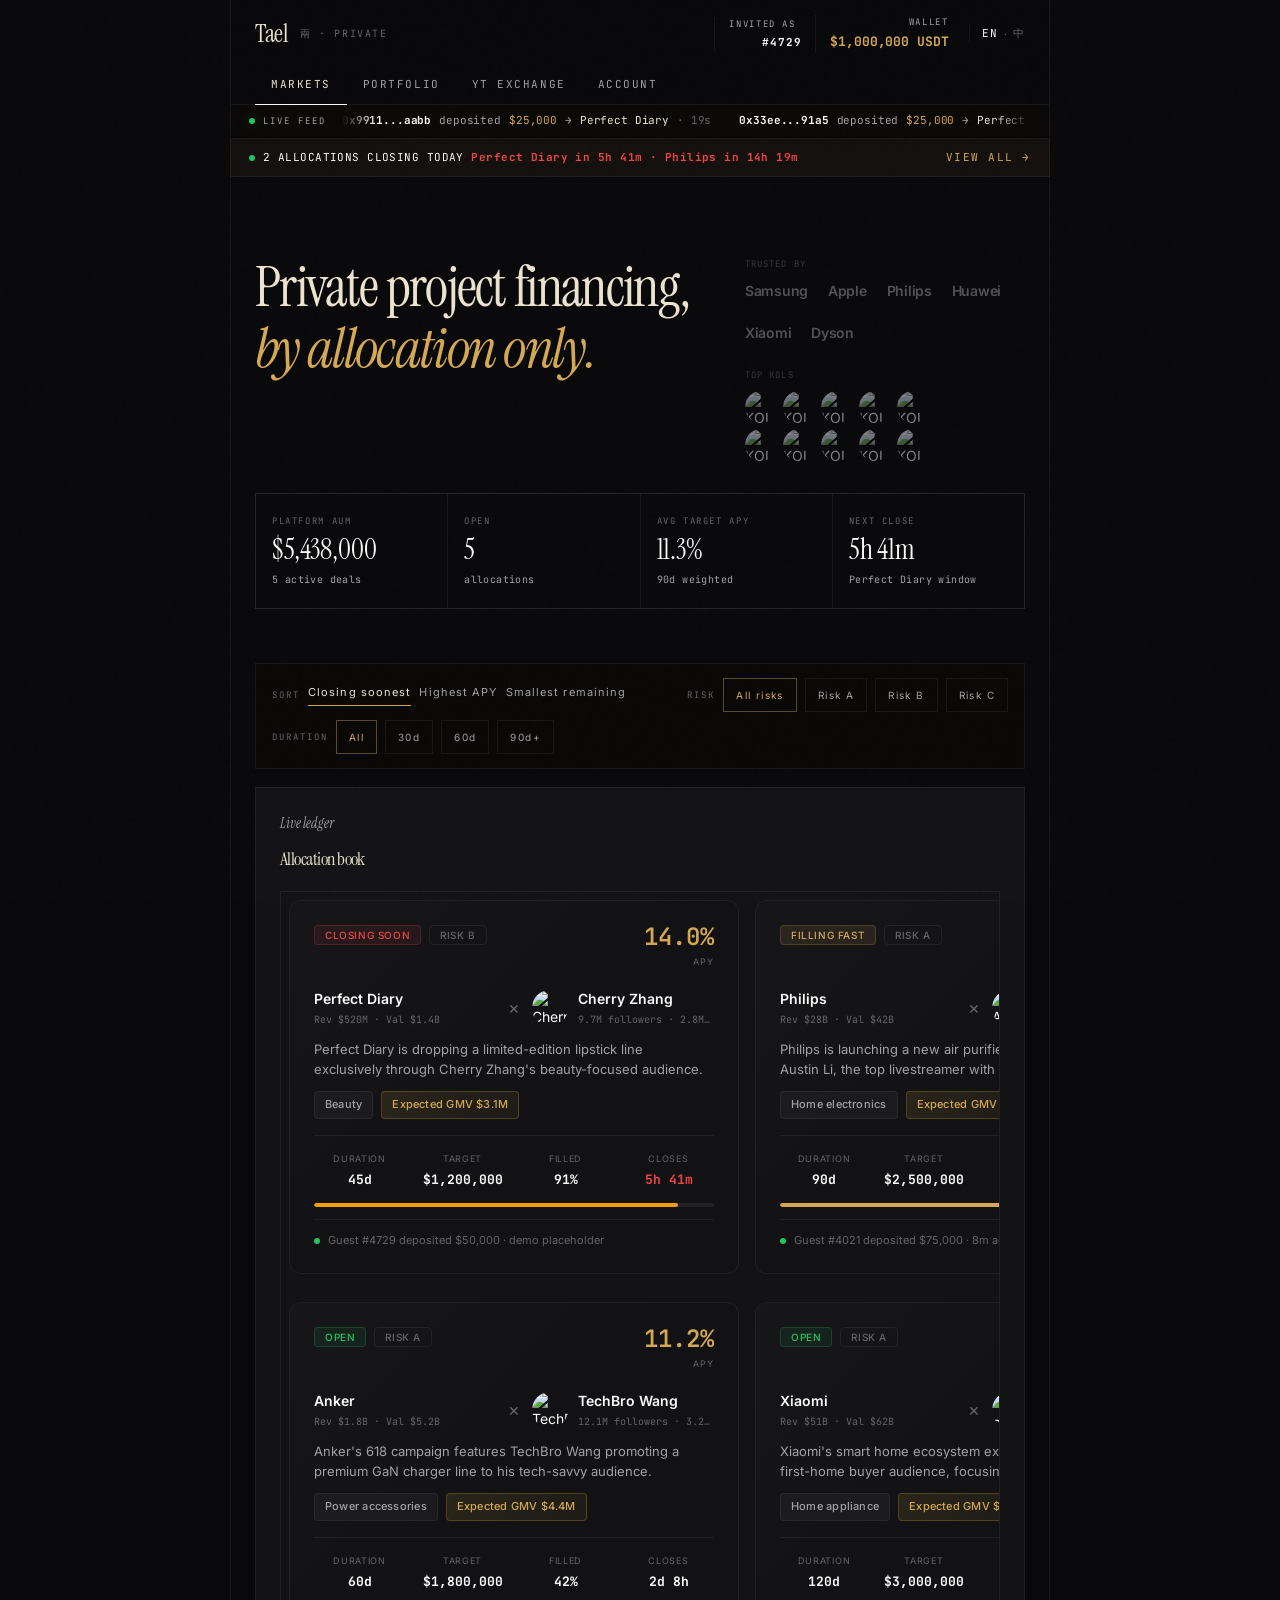
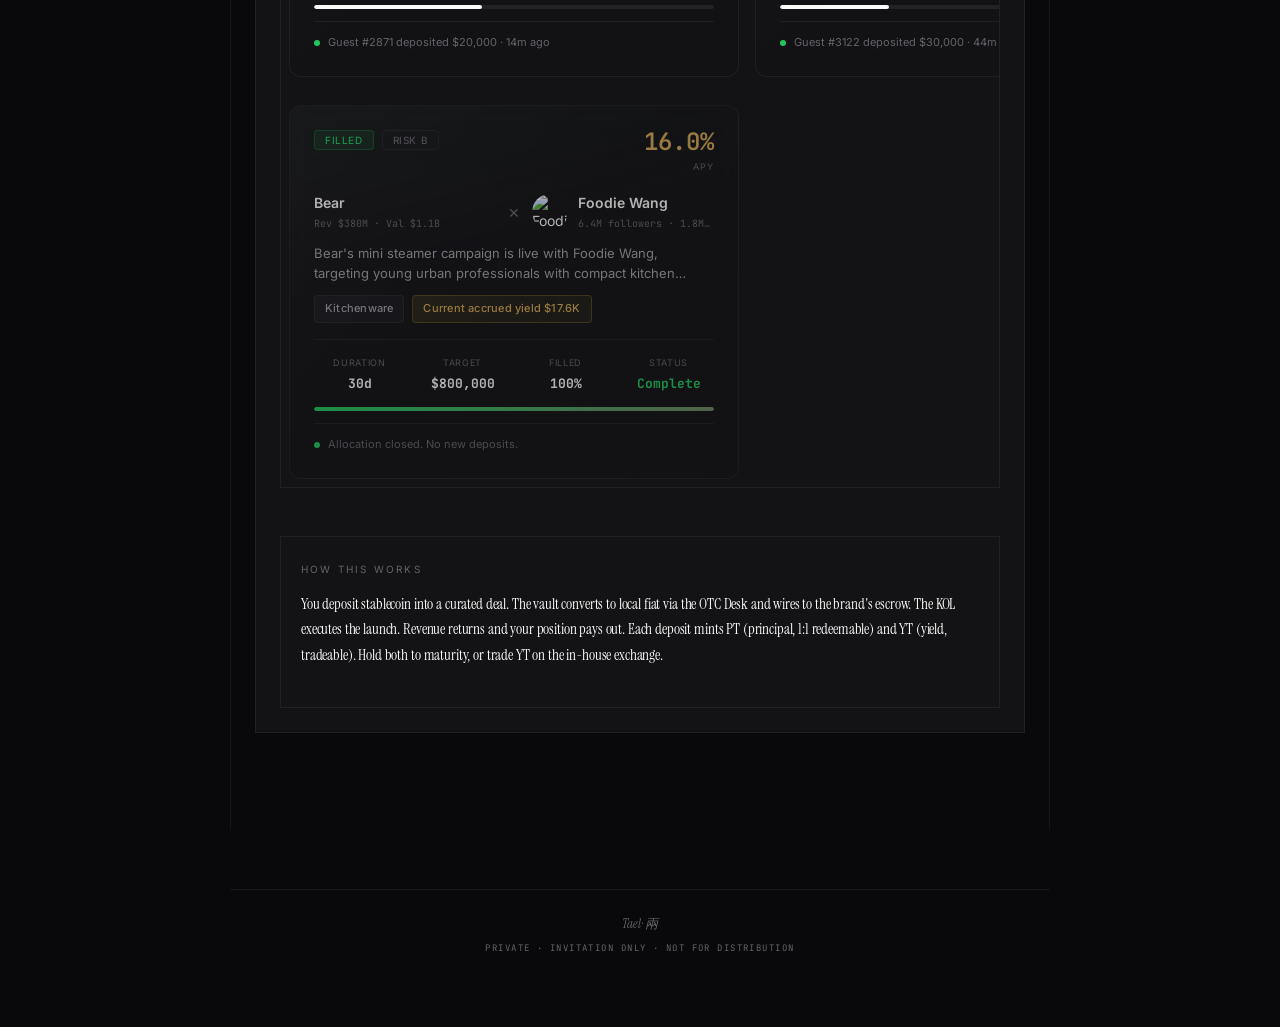
==== commit d631536f: "feat: implement URL-based routing and update file structure Refactor app routing and structure, upda" ====
--- a/index.html
+++ b/index.html
@@ -21,10 +21,10 @@
       <header class="artifact-bar">
         <div class="artifact-bar-inner">
           <div class="artifact-left">
-            <div class="artifact-brandline">
+            <a href="/" class="artifact-brandline" style="text-decoration:none;">
               <strong>Tael</strong>
               <span class="mono" style="font-size:10px;letter-spacing:0.16em;color:var(--ink-faint);">兩 · PRIVATE</span>
-            </div>
+            </a>
           </div>
           <div class="artifact-actions">
             <div class="wallet-chip">
--- a/styles.css
+++ b/styles.css
@@ -4554,6 +4554,8 @@
 
 .modal-shell {
   width: min(92vw, 460px);
+  max-height: 85vh;
+  overflow-y: auto;
   padding: 24px;
   border: 1px solid var(--line);
   background: rgba(20, 17, 15, 0.98);
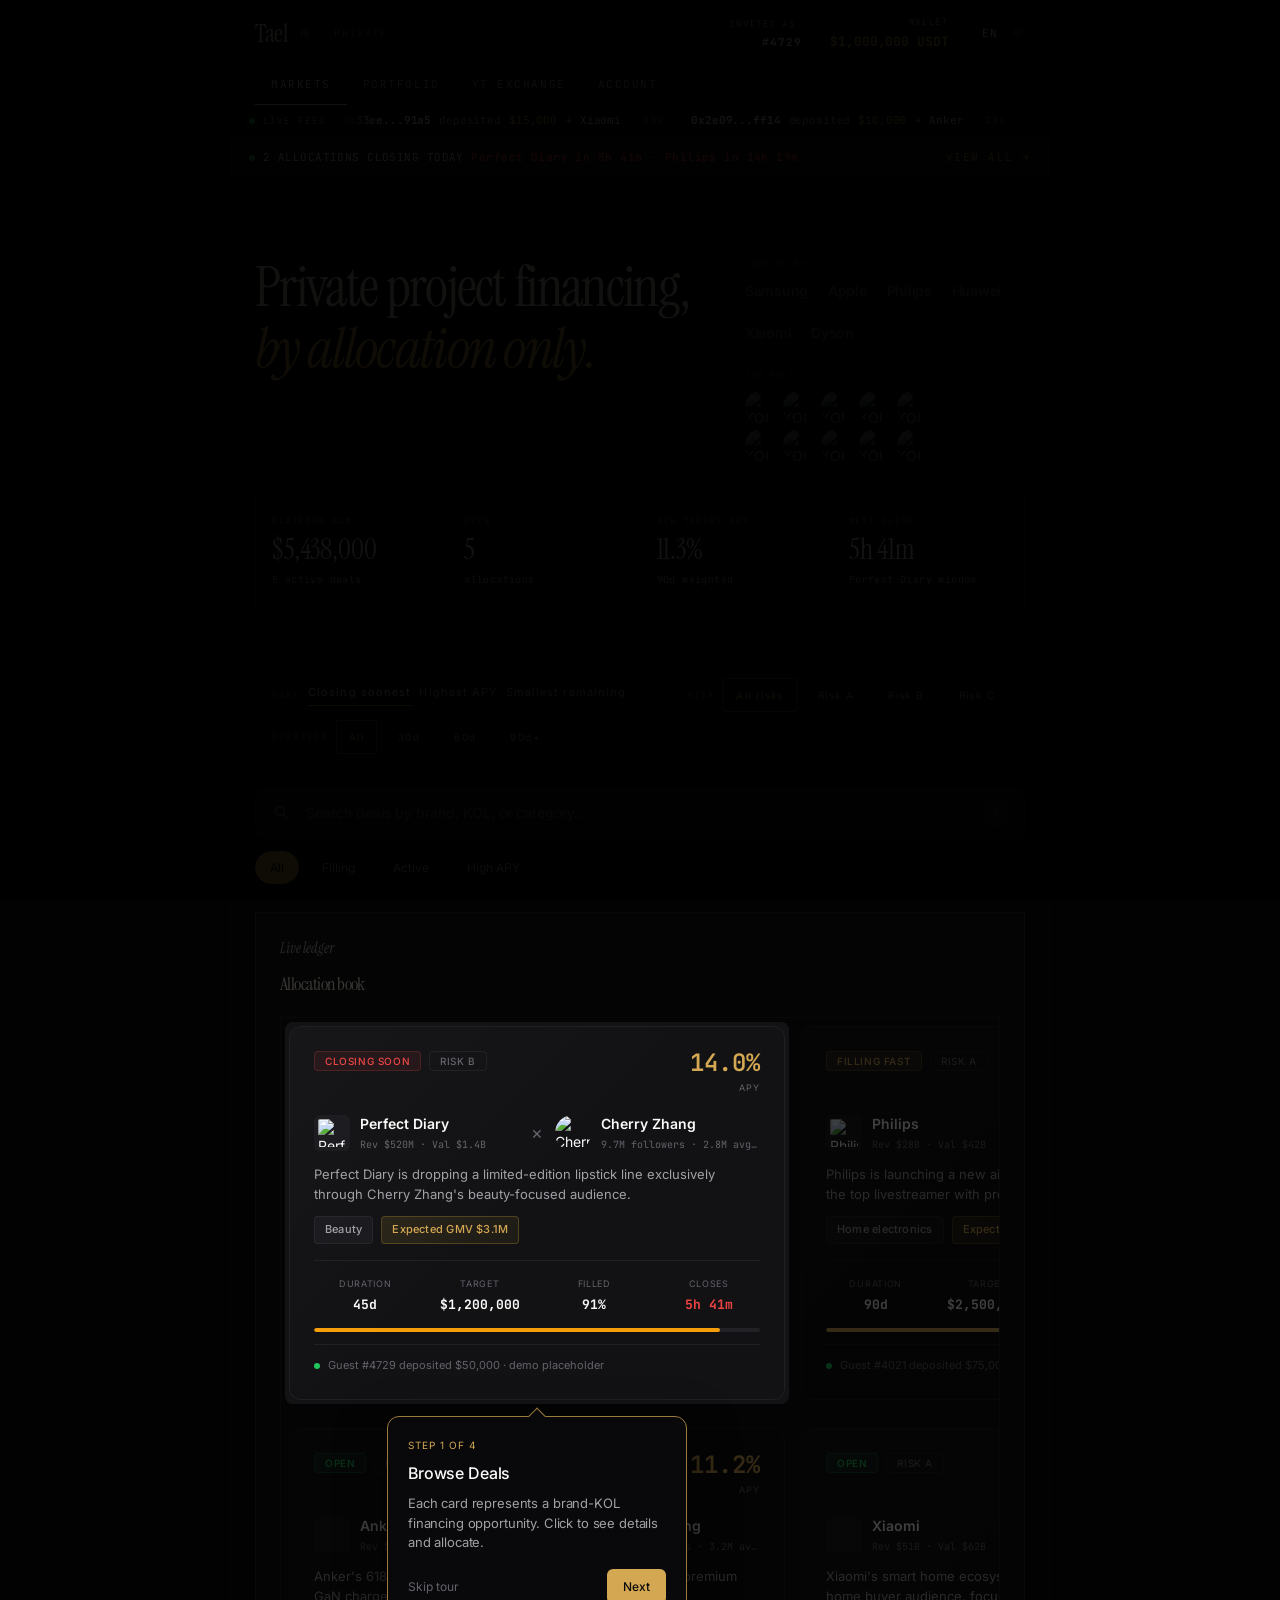
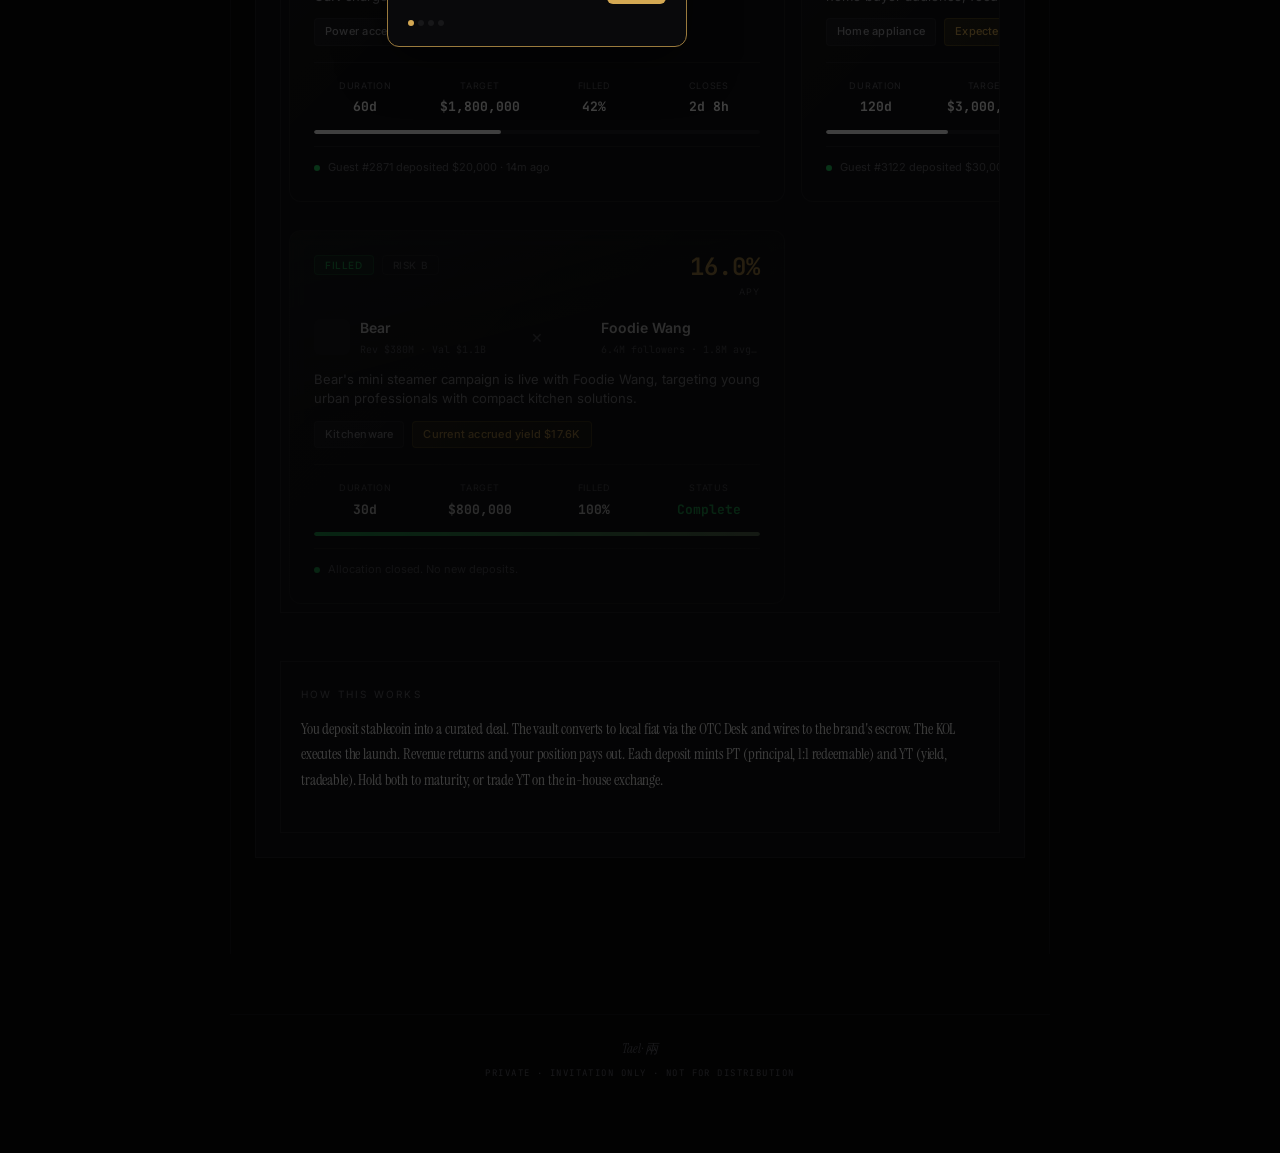
==== commit 715f7ba2: "feat: enhance mobile navigation and touch feedback Add icons and improve touch feedback; add sticky " ====
--- a/index.html
+++ b/index.html
@@ -117,6 +117,21 @@
           <div id="markets-controls-anchor"></div>
           <div id="markets-controls" class="markets-controls"></div>
 
+          <!-- Search Bar -->
+          <div class="search-bar-container">
+            <div class="search-bar">
+              <svg class="search-icon" viewBox="0 0 24 24"><path d="M15.5 14h-.79l-.28-.27A6.471 6.471 0 0016 9.5 6.5 6.5 0 109.5 16c1.61 0 3.09-.59 4.23-1.57l.27.28v.79l5 4.99L20.49 19l-4.99-5zm-6 0C7.01 14 5 11.99 5 9.5S7.01 5 9.5 5 14 7.01 14 9.5 11.99 14 9.5 14z" fill="currentColor"/></svg>
+              <input type="text" id="deal-search" class="search-input" placeholder="Search deals by brand, KOL, or category..." />
+              <span class="search-shortcut mono">/</span>
+            </div>
+            <div class="filter-chips" id="filter-chips">
+              <button class="filter-chip active" data-filter="all">All</button>
+              <button class="filter-chip" data-filter="filling">Filling</button>
+              <button class="filter-chip" data-filter="active">Active</button>
+              <button class="filter-chip" data-filter="high-apy">High APY</button>
+            </div>
+          </div>
+
           <div class="markets-split-layout">
             <section class="panel panel-book markets-list-panel">
               <div class="panel-head">
@@ -191,13 +206,28 @@
     </div>
 
     <div class="mobile-nav">
-      <button class="nav-link active" data-section="markets">Markets</button>
-      <button class="nav-link" data-section="portfolio">Portfolio</button>
-      <button class="nav-link" data-section="exchange">Exchange</button>
-      <button class="nav-link" data-section="account">Account</button>
+      <button class="nav-link active" data-section="markets">
+        <svg class="nav-icon" viewBox="0 0 24 24"><path d="M3 13h2v8H3v-8zm4-6h2v14H7V7zm4-4h2v18h-2V3zm4 8h2v10h-2V11zm4 4h2v6h-2v-6z" fill="currentColor"/></svg>
+        <span>Markets</span>
+      </button>
+      <button class="nav-link" data-section="portfolio">
+        <svg class="nav-icon" viewBox="0 0 24 24"><path d="M12 2C6.48 2 2 6.48 2 12s4.48 10 10 10 10-4.48 10-10S17.52 2 12 2zm1.41 16.09V20h-2.67v-1.93c-1.71-.36-3.16-1.46-3.27-3.4h1.96c.1 1.05.82 1.87 2.65 1.87 1.96 0 2.4-.98 2.4-1.59 0-.83-.44-1.61-2.67-2.14-2.48-.6-4.18-1.62-4.18-3.67 0-1.72 1.39-2.84 3.11-3.21V4h2.67v1.95c1.86.45 2.79 1.86 2.85 3.39H14.3c-.05-1.11-.64-1.87-2.22-1.87-1.5 0-2.4.68-2.4 1.64 0 .84.65 1.39 2.67 1.91s4.18 1.39 4.18 3.91c-.01 1.83-1.38 2.83-3.12 3.16z" fill="currentColor"/></svg>
+        <span>Portfolio</span>
+      </button>
+      <button class="nav-link" data-section="exchange">
+        <svg class="nav-icon" viewBox="0 0 24 24"><path d="M6.99 11L3 15l3.99 4v-3H14v-2H6.99v-3zM21 9l-3.99-4v3H10v2h7.01v3L21 9z" fill="currentColor"/></svg>
+        <span>Exchange</span>
+      </button>
+      <button class="nav-link" data-section="account">
+        <svg class="nav-icon" viewBox="0 0 24 24"><path d="M12 12c2.21 0 4-1.79 4-4s-1.79-4-4-4-4 1.79-4 4 1.79 4 4 4zm0 2c-2.67 0-8 1.34-8 4v2h16v-2c0-2.66-5.33-4-8-4z" fill="currentColor"/></svg>
+        <span>Account</span>
+      </button>
     </div>
 
     <dialog id="action-modal" class="action-modal"></dialog>
+    
+    <!-- Toast Container -->
+    <div id="toast-container" class="toast-container"></div>
 
     <script src="./app.js"></script>
   </body>
--- a/styles.css
+++ b/styles.css
@@ -1160,13 +1160,27 @@
 .deal-card:hover,
 .deal-card.active {
   background: var(--surface-2);
-  border-color: var(--line-hover);
-  transform: translateY(-2px);
-  box-shadow: var(--shadow-lg);
+  border-color: var(--gold-dim);
+  transform: translateY(-3px);
+  box-shadow: 0 12px 40px rgba(0, 0, 0, 0.4), 0 0 0 1px var(--gold-dim);
 }
 
 .deal-card:active {
-  transform: translateY(0);
+  transform: scale(0.98);
+  transition: transform 100ms ease;
+}
+
+/* Touch feedback for all interactive elements */
+.action-button:active,
+.secondary-button:active,
+.inline-button:active {
+  transform: scale(0.96);
+  transition: transform 100ms ease;
+}
+
+.yt-market-card:active {
+  transform: scale(0.98);
+  transition: transform 100ms ease;
 }
 
 .deal-card:last-child {
@@ -4689,8 +4703,8 @@
   left: 0;
   right: 0;
   bottom: 0;
-  padding: 8px 12px calc(8px + env(safe-area-inset-bottom, 0px));
-  grid-template-columns: repeat(5, 1fr);
+  padding: 6px 8px calc(6px + env(safe-area-inset-bottom, 0px));
+  grid-template-columns: repeat(4, 1fr);
   border-top: 1px solid var(--line);
   border-left: 0;
   border-right: 0;
@@ -4702,17 +4716,514 @@
 }
 
 .mobile-nav .nav-link {
+  display: flex;
+  flex-direction: column;
+  align-items: center;
+  gap: 4px;
   text-align: center;
   border: none;
   background: transparent;
-  padding: 10px 4px;
+  padding: 8px 4px;
   font-size: 10px;
-  letter-spacing: 0.08em;
-  color: var(--ink-faint);
+  letter-spacing: 0.04em;
+  color: var(--ink-faint);
+  transition: all 150ms ease;
+  border-radius: 8px;
+}
+
+.mobile-nav .nav-link:active {
+  transform: scale(0.92);
+  background: rgba(255, 255, 255, 0.05);
+}
+
+.nav-icon {
+  width: 22px;
+  height: 22px;
+  opacity: 0.6;
+  transition: opacity 150ms ease;
 }
 
 .mobile-nav .nav-link.active {
   color: var(--gold);
+}
+
+.mobile-nav .nav-link.active .nav-icon {
+  opacity: 1;
+}
+
+.mobile-nav .nav-link.active::after {
+  content: '';
+  position: absolute;
+  bottom: 4px;
+  left: 50%;
+  transform: translateX(-50%);
+  width: 4px;
+  height: 4px;
+  background: var(--gold);
+  border-radius: 50%;
+}
+
+/* ===== Mobile Sticky CTA ===== */
+.mobile-sticky-cta {
+  display: none;
+  position: fixed;
+  left: 0;
+  right: 0;
+  bottom: 0;
+  padding: 12px 16px calc(12px + env(safe-area-inset-bottom, 0px));
+  background: rgba(15, 13, 11, 0.98);
+  backdrop-filter: blur(16px);
+  -webkit-backdrop-filter: blur(16px);
+  border-top: 1px solid var(--line);
+  z-index: 99;
+  align-items: center;
+  justify-content: space-between;
+  gap: 16px;
+}
+
+.sticky-cta-info {
+  display: flex;
+  flex-direction: column;
+  gap: 2px;
+}
+
+.sticky-cta-apy {
+  font-size: 16px;
+  font-weight: 600;
+  color: var(--gold);
+}
+
+.sticky-cta-filled {
+  font-size: 11px;
+  color: var(--ink-faint);
+}
+
+.sticky-cta-btn {
+  padding: 12px 32px;
+  font-size: 13px;
+}
+
+@media (max-width: 720px) {
+  body[data-page="deal"] .mobile-sticky-cta {
+    display: flex;
+  }
+  
+  body[data-page="deal"] footer {
+    margin-bottom: 80px;
+  }
+}
+
+/* ===== Skeleton Loading ===== */
+.skeleton {
+  background: linear-gradient(90deg, var(--surface) 25%, var(--surface-2) 50%, var(--surface) 75%);
+  background-size: 200% 100%;
+  animation: skeleton-shimmer 1.5s ease-in-out infinite;
+  border-radius: 4px;
+}
+
+@keyframes skeleton-shimmer {
+  0% { background-position: 200% 0; }
+  100% { background-position: -200% 0; }
+}
+
+.skeleton-text {
+  height: 14px;
+  margin-bottom: 8px;
+}
+
+.skeleton-text.short {
+  width: 60%;
+}
+
+.skeleton-text.medium {
+  width: 80%;
+}
+
+.skeleton-title {
+  height: 24px;
+  width: 70%;
+  margin-bottom: 12px;
+}
+
+.skeleton-card {
+  height: 180px;
+  border-radius: var(--radius-lg);
+  margin-bottom: 16px;
+}
+
+.skeleton-stat {
+  height: 48px;
+  border-radius: 8px;
+}
+
+.skeleton-avatar {
+  width: 48px;
+  height: 48px;
+  border-radius: 50%;
+}
+
+/* ===== Toast Notifications ===== */
+.toast-container {
+  position: fixed;
+  bottom: 100px;
+  left: 50%;
+  transform: translateX(-50%);
+  z-index: 1000;
+  display: flex;
+  flex-direction: column;
+  gap: 8px;
+  pointer-events: none;
+}
+
+@media (min-width: 721px) {
+  .toast-container {
+    bottom: 32px;
+    right: 32px;
+    left: auto;
+    transform: none;
+    align-items: flex-end;
+  }
+}
+
+.toast {
+  display: flex;
+  align-items: center;
+  gap: 12px;
+  padding: 14px 20px;
+  background: rgba(25, 22, 20, 0.98);
+  border: 1px solid var(--line);
+  border-radius: 12px;
+  box-shadow: 0 8px 32px rgba(0, 0, 0, 0.4);
+  backdrop-filter: blur(16px);
+  -webkit-backdrop-filter: blur(16px);
+  pointer-events: auto;
+  animation: toast-in 300ms ease;
+  max-width: 340px;
+}
+
+.toast.success {
+  border-color: var(--sage);
+}
+
+.toast.error {
+  border-color: var(--rust);
+}
+
+.toast.info {
+  border-color: var(--gold);
+}
+
+@keyframes toast-in {
+  from {
+    opacity: 0;
+    transform: translateY(16px) scale(0.95);
+  }
+  to {
+    opacity: 1;
+    transform: translateY(0) scale(1);
+  }
+}
+
+.toast.toast-out {
+  animation: toast-out 200ms ease forwards;
+}
+
+@keyframes toast-out {
+  to {
+    opacity: 0;
+    transform: translateY(-8px) scale(0.95);
+  }
+}
+
+.toast-icon {
+  width: 20px;
+  height: 20px;
+  flex-shrink: 0;
+}
+
+.toast.success .toast-icon {
+  color: var(--sage);
+}
+
+.toast.error .toast-icon {
+  color: var(--rust);
+}
+
+.toast.info .toast-icon {
+  color: var(--gold);
+}
+
+.toast-content {
+  display: flex;
+  flex-direction: column;
+  gap: 2px;
+}
+
+.toast-title {
+  font-size: 13px;
+  font-weight: 500;
+  color: var(--ink);
+}
+
+.toast-message {
+  font-size: 12px;
+  color: var(--ink-faint);
+}
+
+/* ===== Search Bar ===== */
+.search-bar-container {
+  margin-bottom: 24px;
+}
+
+.search-bar {
+  display: flex;
+  align-items: center;
+  gap: 12px;
+  padding: 12px 16px;
+  background: var(--surface);
+  border: 1px solid var(--line);
+  border-radius: 12px;
+  transition: all 200ms ease;
+}
+
+.search-bar:focus-within {
+  border-color: var(--gold-dim);
+  box-shadow: 0 0 0 3px rgba(212, 175, 55, 0.1);
+}
+
+.search-icon {
+  width: 20px;
+  height: 20px;
+  color: var(--ink-faint);
+  flex-shrink: 0;
+}
+
+.search-input {
+  flex: 1;
+  border: none;
+  background: transparent;
+  font-size: 14px;
+  color: var(--ink);
+  outline: none;
+}
+
+.search-input::placeholder {
+  color: var(--ink-faint);
+}
+
+.search-shortcut {
+  padding: 4px 8px;
+  background: var(--surface-2);
+  border: 1px solid var(--line);
+  border-radius: 4px;
+  font-size: 10px;
+  color: var(--ink-faint);
+}
+
+@media (max-width: 720px) {
+  .search-shortcut {
+    display: none;
+  }
+}
+
+.filter-chips {
+  display: flex;
+  gap: 8px;
+  margin-top: 12px;
+  overflow-x: auto;
+  padding-bottom: 4px;
+}
+
+.filter-chip {
+  padding: 6px 14px;
+  border: 1px solid var(--line);
+  border-radius: 20px;
+  background: transparent;
+  color: var(--ink-soft);
+  font-size: 12px;
+  white-space: nowrap;
+  cursor: pointer;
+  transition: all 150ms ease;
+}
+
+.filter-chip:hover {
+  border-color: var(--ink-faint);
+  color: var(--ink);
+}
+
+.filter-chip.active {
+  background: var(--gold);
+  border-color: var(--gold);
+  color: var(--bg);
+}
+
+.filter-chip:active {
+  transform: scale(0.95);
+}
+
+/* ===== Onboarding Tour ===== */
+.onboarding-overlay {
+  position: fixed;
+  inset: 0;
+  background: rgba(0, 0, 0, 0.7);
+  z-index: 900;
+  opacity: 0;
+  transition: opacity 300ms ease;
+}
+
+.onboarding-overlay.active {
+  opacity: 1;
+}
+
+.onboarding-highlight {
+  position: fixed;
+  z-index: 901;
+  box-shadow: 0 0 0 4000px rgba(0, 0, 0, 0.75);
+  border-radius: 8px;
+  pointer-events: none;
+  transition: all 300ms ease;
+}
+
+.onboarding-tooltip {
+  position: fixed;
+  z-index: 902;
+  width: 300px;
+  padding: 20px;
+  background: var(--bg);
+  border: 1px solid var(--gold-dim);
+  border-radius: 12px;
+  box-shadow: 0 16px 48px rgba(0, 0, 0, 0.5);
+}
+
+.onboarding-tooltip-arrow {
+  position: absolute;
+  width: 12px;
+  height: 12px;
+  background: var(--bg);
+  border: 1px solid var(--gold-dim);
+  border-right: none;
+  border-bottom: none;
+  transform: rotate(45deg);
+}
+
+.onboarding-tooltip-arrow.top {
+  bottom: -7px;
+  left: 50%;
+  margin-left: -6px;
+  transform: rotate(-135deg);
+}
+
+.onboarding-tooltip-arrow.bottom {
+  top: -7px;
+  left: 50%;
+  margin-left: -6px;
+  transform: rotate(45deg);
+}
+
+.onboarding-step {
+  font-size: 10px;
+  letter-spacing: 0.1em;
+  text-transform: uppercase;
+  color: var(--gold);
+  margin-bottom: 8px;
+}
+
+.onboarding-title {
+  font-size: 16px;
+  font-weight: 500;
+  color: var(--ink);
+  margin-bottom: 8px;
+}
+
+.onboarding-desc {
+  font-size: 13px;
+  line-height: 1.5;
+  color: var(--ink-soft);
+  margin-bottom: 16px;
+}
+
+.onboarding-actions {
+  display: flex;
+  justify-content: space-between;
+  align-items: center;
+}
+
+.onboarding-skip {
+  font-size: 12px;
+  color: var(--ink-faint);
+  background: none;
+  border: none;
+  cursor: pointer;
+}
+
+.onboarding-skip:hover {
+  color: var(--ink-soft);
+}
+
+.onboarding-next {
+  padding: 8px 16px;
+  background: var(--gold);
+  border: none;
+  border-radius: 6px;
+  color: var(--bg);
+  font-size: 12px;
+  font-weight: 500;
+  cursor: pointer;
+}
+
+.onboarding-next:hover {
+  background: var(--gold-bright);
+}
+
+.onboarding-progress {
+  display: flex;
+  gap: 4px;
+  margin-top: 16px;
+}
+
+.onboarding-dot {
+  width: 6px;
+  height: 6px;
+  border-radius: 50%;
+  background: var(--line);
+}
+
+.onboarding-dot.active {
+  background: var(--gold);
+}
+
+.onboarding-dot.done {
+  background: var(--sage);
+}
+
+/* ===== Chart Tooltip ===== */
+.chart-tooltip {
+  position: absolute;
+  padding: 8px 12px;
+  background: var(--bg);
+  border: 1px solid var(--line);
+  border-radius: 6px;
+  box-shadow: 0 4px 12px rgba(0, 0, 0, 0.3);
+  pointer-events: none;
+  z-index: 50;
+  opacity: 0;
+  transition: opacity 150ms ease;
+}
+
+.chart-tooltip.visible {
+  opacity: 1;
+}
+
+.chart-tooltip-value {
+  font-size: 14px;
+  font-weight: 600;
+  color: var(--ink);
+}
+
+.chart-tooltip-label {
+  font-size: 10px;
+  color: var(--ink-faint);
+  margin-top: 2px;
 }
 
 .gmv-label {
